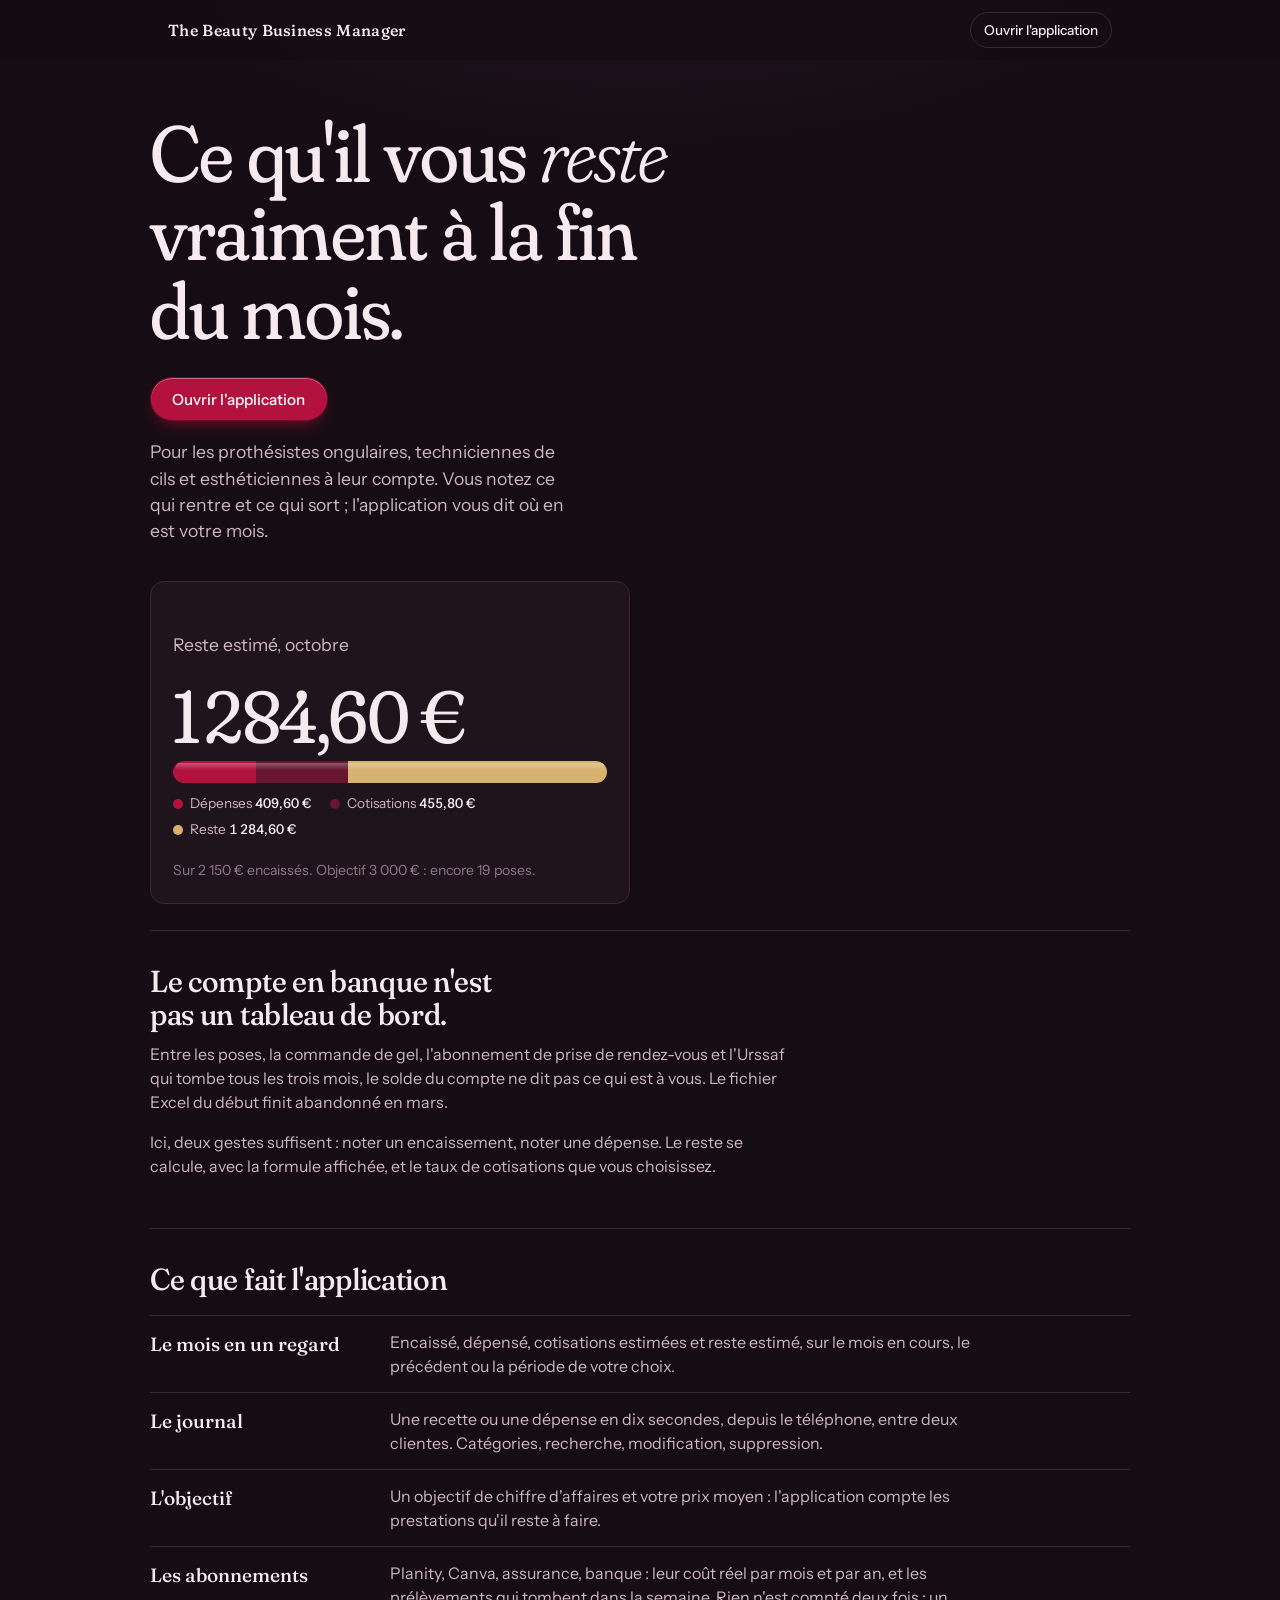
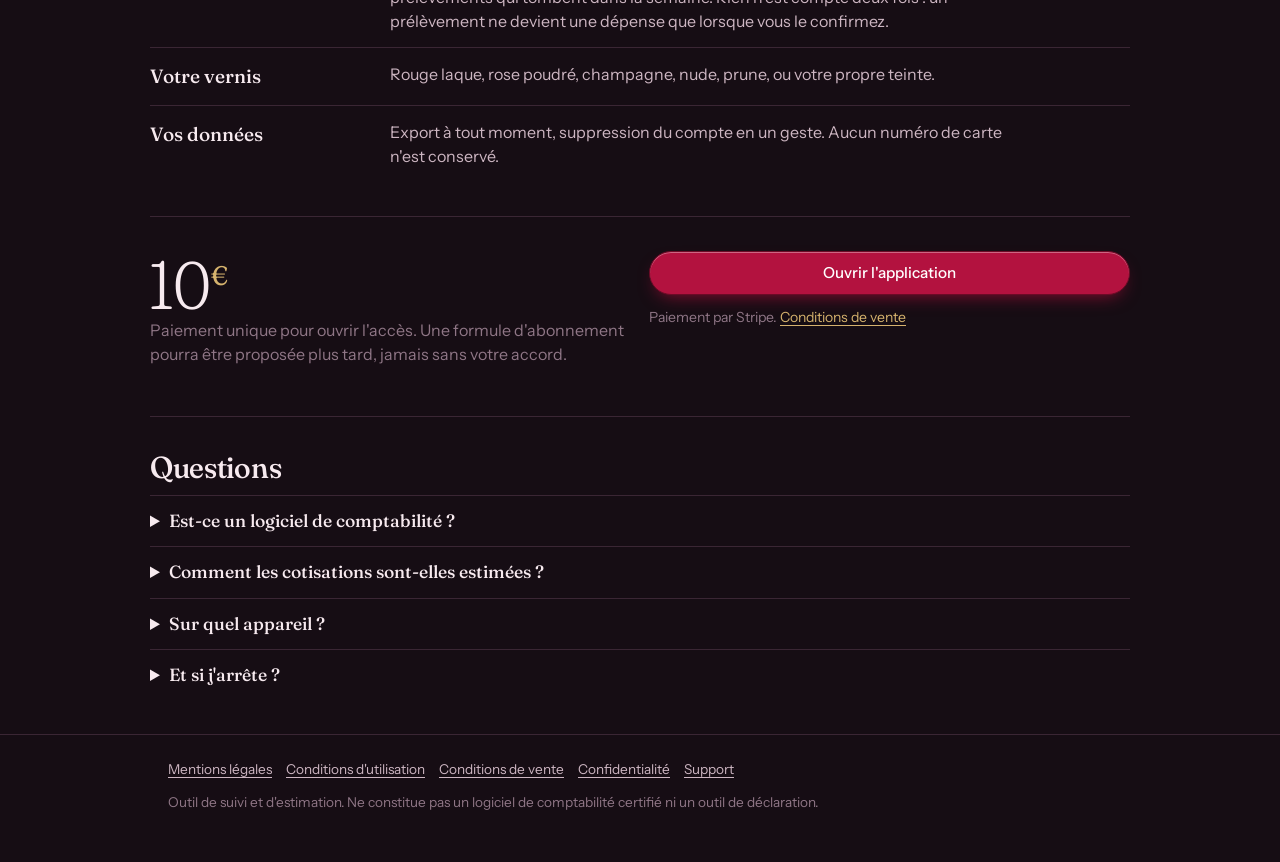
==== index.html @ c4d60c46 "Beauty Business Manager — site statique Co-Authored-By: Claude Fable 5.1 <noreply@anthropic.com> Cla" ====
<!doctype html>
<html lang="fr">
<head>
<meta charset="utf-8">
<meta name="viewport" content="width=device-width, initial-scale=1, viewport-fit=cover">
<title>The Beauty Business Manager — ce qu'il vous reste vraiment à la fin du mois</title>
<meta name="description" content="Pour les prothésistes ongulaires, techniciennes de cils et esthéticiennes indépendantes : encaissements, dépenses, cotisations estimées, objectif et abonnements, sur votre téléphone.">
<meta name="theme-color" content="#160d14">
<link rel="preconnect" href="https://fonts.googleapis.com"><link rel="preconnect" href="https://fonts.gstatic.com" crossorigin><link href="https://fonts.googleapis.com/css2?family=Fraunces:ital,opsz,wght,SOFT@0,9..144,300..600,0..100;1,9..144,300..600,0..100&family=Instrument+Sans:wght@400;500;600&display=swap" rel="stylesheet">
<link rel="stylesheet" href="./css/style.css">
</head>
<body>
<header class="app-header"><div class="container">
  <a class="brand" href="./index.html">The Beauty Business Manager</a>
  <a class="btn btn-ghost btn-sm" href="./app.html">Ouvrir l'application</a>
</div></header>

<main>
  <section class="hero container">
    <h1>Ce qu'il vous <em>reste</em> vraiment à la fin du mois.</h1>
    <a class="btn btn-primary" href="./app.html">Ouvrir l'application</a>
    <p class="lede">Pour les prothésistes ongulaires, techniciennes de cils et esthéticiennes à leur compte. Vous notez ce qui rentre et ce qui sort ; l'application vous dit où en est votre mois.</p>

    <div class="demo" aria-label="Exemple de tableau de bord">
      <div class="hero-figure">
        <p class="lede">Reste estimé, octobre</p>
        <div class="value num" id="demo-value">0 €</div>
        <div class="lacquer" id="demo-bar"><span class="seg-dep" style="width:0"></span><span class="seg-cot" style="width:0"></span><span class="seg-reste" style="width:0"></span></div>
        <div class="legend">
          <span style="--c:var(--laque)">Dépenses <b>409,60 €</b></span>
          <span style="--c:color-mix(in srgb, var(--laque) 45%, var(--encre))">Cotisations <b>455,80 €</b></span>
          <span style="--c:var(--or)">Reste <b>1 284,60 €</b></span>
        </div>
      </div>
      <p class="small muted" style="margin:14px 0 0">Sur 2 150 € encaissés. Objectif 3 000 € : encore 19 poses.</p>
    </div>
  </section>

  <section class="section container">
    <h2>Le compte en banque n'est pas un tableau de bord.</h2>
    <div class="prose">
      <p>Entre les poses, la commande de gel, l'abonnement de prise de rendez-vous et l'Urssaf qui tombe tous les trois mois, le solde du compte ne dit pas ce qui est à vous. Le fichier Excel du début finit abandonné en mars.</p>
      <p>Ici, deux gestes suffisent : noter un encaissement, noter une dépense. Le reste se calcule, avec la formule affichée, et le taux de cotisations que vous choisissez.</p>
    </div>
  </section>

  <section class="section container">
    <h2>Ce que fait l'application</h2>
    <ul class="capabilities">
      <li><strong>Le mois en un regard</strong><span>Encaissé, dépensé, cotisations estimées et reste estimé, sur le mois en cours, le précédent ou la période de votre choix.</span></li>
      <li><strong>Le journal</strong><span>Une recette ou une dépense en dix secondes, depuis le téléphone, entre deux clientes. Catégories, recherche, modification, suppression.</span></li>
      <li><strong>L'objectif</strong><span>Un objectif de chiffre d'affaires et votre prix moyen : l'application compte les prestations qu'il reste à faire.</span></li>
      <li><strong>Les abonnements</strong><span>Planity, Canva, assurance, banque : leur coût réel par mois et par an, et les prélèvements qui tombent dans la semaine. Rien n'est compté deux fois : un prélèvement ne devient une dépense que lorsque vous le confirmez.</span></li>
      <li><strong>Votre vernis</strong><span>Rouge laque, rose poudré, champagne, nude, prune, ou votre propre teinte.</span></li>
      <li><strong>Vos données</strong><span>Export à tout moment, suppression du compte en un geste. Aucun numéro de carte n'est conservé.</span></li>
    </ul>
  </section>

  <section class="section container">
    <div class="offer">
      <div>
        <div class="amount">10<sup>€</sup></div>
        <p class="muted">Paiement unique pour ouvrir l'accès. Une formule d'abonnement pourra être proposée plus tard, jamais sans votre accord.</p>
      </div>
      <div>
        <a class="btn btn-primary btn-block" href="./app.html">Ouvrir l'application</a>
        <p class="small muted" style="margin-top:12px">Paiement par Stripe. <a href="./legal/cgv.html">Conditions de vente</a></p>
      </div>
    </div>
  </section>

  <section class="section container">
    <h2>Questions</h2>
    <details><summary>Est-ce un logiciel de comptabilité ?</summary><p>Non. C'est un outil de suivi et d'estimation. Il ne remplace ni un expert-comptable ni vos déclarations à l'Urssaf et aux impôts. Les cotisations affichées sont une estimation calculée avec le taux que vous renseignez.</p></details>
    <details><summary>Comment les cotisations sont-elles estimées ?</summary><p>Chiffre d'affaires multiplié par votre taux. Par défaut 21,2 %, à adapter à votre situation (ACRE, versement libératoire, activité) et aux règles en vigueur.</p></details>
    <details><summary>Sur quel appareil ?</summary><p>Téléphone, tablette ou ordinateur, dans le navigateur. Vous pouvez l'ajouter à votre écran d'accueil.</p></details>
    <details><summary>Et si j'arrête ?</summary><p>Vous exportez vos données en CSV ou JSON, puis vous supprimez votre compte depuis les réglages. Tout est effacé.</p></details>
  </section>
</main>

<footer class="footer"><div class="container">
  <a href="./legal/mentions-legales.html">Mentions légales</a><a href="./legal/cgu.html">Conditions d'utilisation</a><a href="./legal/cgv.html">Conditions de vente</a><a href="./legal/confidentialite.html">Confidentialité</a><a href="./support.html">Support</a>
  <p style="margin-top:12px">Outil de suivi et d'estimation. Ne constitue pas un logiciel de comptabilité certifié ni un outil de déclaration.</p>
</div></footer>
<script src="./js/common.js"></script>
<script src="./js/landing.js"></script>
</body>
</html>
---- css/style.css ----
/* THE BEAUTY BUSINESS MANAGER
   Direction : l'écrin et le vernis. Velours prune-noir, nacre pour le texte, or pour ce qui rentre,
   laque pour ce qui sort. Une seule pièce signature : la barre laquée du mois. */

:root {
  --velours: #160d14;
  --velours-2: #1f131c;
  --encre: #2b1b27;
  --filet: #3a2634;
  --nacre: #f7eaef;
  --nacre-2: #cdb6c2;
  --sourdine: #8f7686;
  --or: #d6b36e;
  --or-2: #f0d9a4;
  --laque: #b3123f;        /* thème par défaut : rouge laque */
  --laque-2: #e8457a;
  --laque-text: #ffffff;
  --alerte: #e3a64a;
  --focus: var(--or);
  --r: 14px;
  --display: 'Fraunces', 'Iowan Old Style', Georgia, serif;
  --ui: 'Instrument Sans', system-ui, -apple-system, 'Segoe UI', sans-serif;
  color-scheme: dark;
}
[data-theme="rose"]      { --laque: #c24f7e; --laque-2: #ef9ec0; }
[data-theme="champagne"] { --laque: #b38a4e; --laque-2: #e9c98c; --laque-text: #1d1308; }
[data-theme="nude"]      { --laque: #a27a64; --laque-2: #dcb9a4; --laque-text: #1d1308; }
[data-theme="prune"]     { --laque: #6d3b8f; --laque-2: #b58ad8; }

*, *::before, *::after { box-sizing: border-box; }
html { -webkit-text-size-adjust: 100%; }
body {
  margin: 0; font-family: var(--ui); font-size: 16px; line-height: 1.5; color: var(--nacre);
  background: var(--velours);
  background-image: radial-gradient(900px 500px at 50% -200px, #2a1826 0%, transparent 70%);
  min-height: 100dvh;
}
a { color: var(--or); text-underline-offset: 3px; }
h1, h2, h3 { font-family: var(--display); font-weight: 500; margin: 0 0 .35em; line-height: 1.1; letter-spacing: -.01em; font-variation-settings: 'SOFT' 50, 'opsz' 72; }
h1 { font-size: 2.4rem; } h2 { font-size: 1.7rem; } h3 { font-size: 1.25rem; font-style: italic; font-weight: 400; color: var(--nacre-2); }
p { margin: 0 0 1em; }
.muted { color: var(--sourdine); }
.small { font-size: .875rem; }
.num { font-variant-numeric: tabular-nums; }
.container { width: min(100%, 980px); margin: 0 auto; padding: 0 18px; }
.hidden { display: none !important; }
:focus-visible { outline: 2px solid var(--focus); outline-offset: 3px; }

/* Boutons — pastille laquée, reflet en haut comme un flacon */
.btn {
  display: inline-flex; align-items: center; justify-content: center; gap: .5em;
  padding: .75em 1.4em; border-radius: 999px; border: 1px solid transparent; cursor: pointer;
  font: 500 .95rem var(--ui); text-decoration: none; color: var(--nacre); min-height: 44px; position: relative; white-space: nowrap;
}
.btn-primary {
  background: var(--laque); color: var(--laque-text); border-color: color-mix(in srgb, var(--laque) 60%, black);
  box-shadow: inset 0 1px 0 rgba(255,255,255,.35), 0 8px 18px -8px color-mix(in srgb, var(--laque) 80%, black);
}
.btn-primary:hover { background: color-mix(in srgb, var(--laque) 88%, white); }
.btn-primary:active { box-shadow: inset 0 2px 4px rgba(0,0,0,.35); }
.btn-ghost { background: transparent; border-color: var(--filet); }
.btn-ghost:hover { border-color: var(--nacre-2); }
.btn-danger { background: transparent; border-color: var(--laque-2); color: var(--laque-2); }
.btn-sm { padding: .4em .95em; font-size: .85rem; min-height: 36px; }
.btn-block { width: 100%; }
.btn[disabled] { opacity: .5; cursor: not-allowed; }

/* Sections : des filets, pas des boîtes */
.sheet-head { display: flex; align-items: baseline; justify-content: space-between; gap: 12px; margin: 6px 0 14px; }
.sheet-head h2, .sheet-head h3 { margin: 0; }
.bloc { padding: 18px 0; border-top: 1px solid var(--filet); }
.bloc:first-child { border-top: 0; }
.bloc + .bloc { margin-top: 0; }
.panel { background: var(--velours-2); border: 1px solid var(--filet); border-radius: var(--r); padding: 18px; }
.panel + .panel { margin-top: 14px; }

/* Le chiffre du mois et la barre laquée */
.hero-figure { padding: 10px 0 6px; }
.hero-figure .lede { color: var(--nacre-2); font-size: .95rem; margin: 0; }
.hero-figure .value { font-family: var(--display); font-size: clamp(3rem, 12vw, 4.6rem); line-height: 1; font-weight: 400; letter-spacing: -.02em; font-variation-settings: 'SOFT' 100, 'opsz' 144; font-variant-numeric: tabular-nums; margin: .05em 0 .1em; }
.hero-figure .value.negative { color: var(--laque-2); }
.lacquer { height: 22px; border-radius: 11px; background: var(--encre); display: flex; overflow: hidden;
  box-shadow: inset 0 2px 5px rgba(0,0,0,.5); position: relative; }
.lacquer::after { content: ''; position: absolute; inset: 2px 3px auto 3px; height: 7px; border-radius: 6px; background: linear-gradient(to bottom, rgba(255,255,255,.28), rgba(255,255,255,0)); pointer-events: none; }
.lacquer > span { height: 100%; transition: width .9s cubic-bezier(.2,.8,.2,1); }
.lacquer .seg-dep { background: var(--laque); }
.lacquer .seg-cot { background: color-mix(in srgb, var(--laque) 45%, var(--encre)); }
.lacquer .seg-reste { background: var(--or); }
.legend { display: flex; flex-wrap: wrap; gap: 6px 18px; margin-top: 10px; font-size: .85rem; color: var(--nacre-2); }
.legend span::before { content: ''; display: inline-block; width: 10px; height: 10px; border-radius: 50%; margin-right: 7px; vertical-align: -1px; background: var(--c); }
.legend b { color: var(--nacre); font-weight: 500; font-variant-numeric: tabular-nums; }
@media (prefers-reduced-motion: reduce) { .lacquer > span { transition: none; } }

/* Chiffres secondaires : une ligne, pas quatre cartes */
.figures { display: grid; grid-template-columns: 1fr 1fr; gap: 14px 24px; padding: 14px 0 4px; }
.figure .k { color: var(--sourdine); font-size: .85rem; }
.figure .v { font-family: var(--display); font-size: 1.7rem; font-variant-numeric: tabular-nums; line-height: 1.15; font-variation-settings: 'opsz' 48; }
.figure.in .v { color: var(--or-2); }
.figure.out .v { color: var(--laque-2); }

/* Formulaires */
label { display: block; font-size: .875rem; color: var(--nacre-2); margin-bottom: 6px; }
input, select, textarea {
  width: 100%; background: var(--velours); color: var(--nacre); border: 1px solid var(--filet); border-radius: 10px;
  padding: .7em .9em; font: inherit; min-height: 44px; outline: none;
}
input:focus, select:focus, textarea:focus { border-color: var(--or); }
input[type="color"] { padding: 4px; height: 44px; }
.field { margin-bottom: 14px; }
.row { display: grid; gap: 12px; grid-template-columns: 1fr 1fr; }
.segmented { display: flex; border: 1px solid var(--filet); border-radius: 999px; padding: 3px; gap: 3px; }
.segmented button { flex: 1; border: 0; background: transparent; color: var(--sourdine); padding: .55em; border-radius: 999px; font: 500 .9rem var(--ui); cursor: pointer; min-height: 38px; }
.segmented button.active { background: var(--nacre); color: var(--velours); }
.error { color: var(--laque-2); font-size: .9rem; margin: 8px 0; min-height: 1.2em; }
.success { color: var(--or); font-size: .9rem; margin: 8px 0; }
.help { font-size: .8rem; color: var(--sourdine); margin-top: 4px; }

/* Jauge objectif */
.progress { height: 8px; background: var(--encre); border-radius: 999px; overflow: hidden; }
.progress > span { display: block; height: 100%; background: var(--or); border-radius: 999px; }

/* Listes : des lignes séparées par un filet */
.list { display: flex; flex-direction: column; }
.item { display: flex; align-items: center; gap: 12px; padding: 12px 0; border-top: 1px solid var(--filet); }
.list .item:first-child { border-top: 0; }
.item .main { flex: 1; min-width: 0; }
.item .title { font-weight: 500; overflow: hidden; text-overflow: ellipsis; white-space: nowrap; }
.item .sub { font-size: .82rem; color: var(--sourdine); }
.item .amount { font-family: var(--display); font-size: 1.15rem; white-space: nowrap; font-variant-numeric: tabular-nums; }
.item .amount.income { color: var(--or-2); } .item .amount.expense { color: var(--laque-2); }
.item.due-soon .title::before { content: ''; display: inline-block; width: 7px; height: 7px; border-radius: 50%; background: var(--alerte); margin-right: 8px; vertical-align: 2px; }
.tag { display: inline-block; font-size: .75rem; padding: 1px 8px; border-radius: 999px; border: 1px solid var(--filet); color: var(--nacre-2); vertical-align: 2px; }
.tag.warn { color: var(--alerte); border-color: var(--alerte); }
.tag.ok { color: var(--or); border-color: var(--or); }
.tag.off { opacity: .6; }
.empty { padding: 26px 0; color: var(--sourdine); }
.empty strong { display: block; color: var(--nacre-2); font-family: var(--display); font-weight: 400; font-style: italic; font-size: 1.15rem; margin-bottom: 4px; }
.actions { display: flex; gap: 6px; flex-wrap: wrap; }
.icon-btn { background: transparent; border: 1px solid var(--filet); color: var(--nacre-2); border-radius: 50%; width: 36px; height: 36px; cursor: pointer; font-size: .95rem; display: inline-grid; place-items: center; }
.icon-btn:hover { border-color: var(--or); color: var(--or); }
.icon-btn svg { width: 16px; height: 16px; stroke: currentColor; fill: none; stroke-width: 1.6; stroke-linecap: round; stroke-linejoin: round; }

/* Coque de l'app */
.app-header { position: sticky; top: 0; z-index: 10; background: color-mix(in srgb, var(--velours) 88%, transparent); backdrop-filter: blur(10px); }
.app-header .container { display: flex; align-items: center; justify-content: space-between; height: 60px; }
.brand { white-space: nowrap; font-family: var(--display); font-size: 1rem; font-weight: 500; letter-spacing: .02em; text-decoration: none; color: var(--nacre); font-variation-settings: 'SOFT' 100; }
.brand small { display: block; font-family: var(--ui); font-size: .7rem; color: var(--sourdine); letter-spacing: .04em; font-weight: 400; margin-top: -2px; }
.app-main { padding: 14px 0 96px; }
.tabbar { position: fixed; bottom: 0; left: 0; right: 0; z-index: 10; background: color-mix(in srgb, var(--velours) 94%, transparent); backdrop-filter: blur(10px); border-top: 1px solid var(--filet); padding-bottom: env(safe-area-inset-bottom); }
.tabbar nav { display: flex; max-width: 980px; margin: 0 auto; }
.tabbar a { flex: 1; text-align: center; padding: 14px 2px 12px; color: var(--sourdine); text-decoration: none; font-size: .78rem; font-weight: 500; border-top: 2px solid transparent; margin-top: -1px; }
.tabbar a.active { color: var(--or-2); border-top-color: var(--or); }
.fab { position: fixed; right: 18px; bottom: 74px; z-index: 11; width: 58px; height: 58px; border-radius: 50%; padding: 0; }
.fab svg { width: 22px; height: 22px; stroke: currentColor; fill: none; stroke-width: 2; stroke-linecap: round; }

/* Modale : un tiroir qui monte du bas */
.modal { position: fixed; inset: 0; background: rgba(10,5,9,.7); display: flex; align-items: flex-end; justify-content: center; z-index: 50; }
.modal .sheet { background: var(--velours-2); border: 1px solid var(--filet); border-radius: 20px 20px 0 0; width: 100%; max-width: 540px; max-height: 92dvh; overflow: auto; padding: 18px 18px 30px; }
.modal .sheet h3 { font-style: normal; color: var(--nacre); font-size: 1.4rem; margin-bottom: 14px; }
@media (min-width: 720px) { .modal { align-items: center; padding: 20px; } .modal .sheet { border-radius: var(--r); } }
.toast { position: fixed; left: 50%; transform: translateX(-50%); bottom: 140px; background: var(--nacre); color: var(--velours); padding: 10px 18px; border-radius: 999px; z-index: 60; font-size: .9rem; font-weight: 500; }

/* Histogramme 6 mois */
.bars { display: flex; align-items: flex-end; justify-content: space-between; gap: 10px; height: 120px; padding-top: 8px; }
.bars .bar { flex: 1; max-width: 72px; display: flex; flex-direction: column; align-items: center; gap: 6px; height: 100%; justify-content: flex-end; }
.bars .bar .cols { display: flex; gap: 3px; align-items: flex-end; height: 100%; width: 100%; }
.bars .bar .col { flex: 1; border-radius: 3px 3px 0 0; min-height: 2px; }
.bars .bar .col.r { background: var(--or); } .bars .bar .col.e { background: var(--laque); }
.bars .bar .lbl { font-size: .75rem; color: var(--sourdine); }

/* Page de vente */
.hero { padding: 54px 0 26px; }
.hero h1 { font-size: clamp(2.6rem, 9vw, 5rem); font-weight: 400; line-height: .98; max-width: 11ch; font-variation-settings: 'SOFT' 100, 'opsz' 144; }
.hero h1 em { font-style: italic; font-weight: 300; }
.hero .lede { font-size: 1.1rem; color: var(--nacre-2); max-width: 36ch; margin: 18px 0 22px; }
.demo { margin: 36px 0 0; padding: 22px; border: 1px solid var(--filet); border-radius: var(--r); background: var(--velours-2); max-width: 480px; }
.section { padding: 34px 0; border-top: 1px solid var(--filet); }
.section h2 { font-size: 1.9rem; max-width: 20ch; }
.prose { max-width: 58ch; color: var(--nacre-2); }
.capabilities { list-style: none; padding: 0; margin: 18px 0 0; }
.capabilities li { padding: 14px 0; border-top: 1px solid var(--filet); display: grid; grid-template-columns: 1fr; gap: 4px; }
.capabilities li strong { font-family: var(--display); font-weight: 500; font-size: 1.2rem; }
.capabilities li span { color: var(--nacre-2); max-width: 56ch; }
.offer { display: grid; gap: 18px; align-items: start; }
.offer .amount { font-family: var(--display); font-size: 4.2rem; line-height: 1; font-weight: 300; font-variation-settings: 'SOFT' 100, 'opsz' 144; }
.offer .amount sup { font-size: .4em; vertical-align: .9em; font-weight: 400; color: var(--or); }
details { border-top: 1px solid var(--filet); padding: 12px 0; }
summary { cursor: pointer; font-family: var(--display); font-size: 1.1rem; font-weight: 500; }
details p { margin: 8px 0 0; color: var(--nacre-2); max-width: 60ch; }
.footer { border-top: 1px solid var(--filet); padding: 24px 0 36px; color: var(--sourdine); font-size: .85rem; }
.footer a { color: var(--nacre-2); margin-right: 14px; }

/* Pages simples */
.auth-wrap { min-height: 100dvh; display: flex; align-items: center; justify-content: center; padding: 20px 18px; }
.auth-card { width: 100%; max-width: 400px; }
.legal { max-width: 720px; margin: 0 auto; padding: 30px 18px 60px; }
.legal h2 { margin-top: 1.4em; font-size: 1.4rem; }
.notice { border-left: 2px solid var(--or); padding: 6px 14px; color: var(--nacre-2); font-size: .9rem; background: var(--velours-2); border-radius: 0 10px 10px 0; }

/* Swatches de thème */
.swatches { display: flex; gap: 12px; flex-wrap: wrap; }
.swatch { width: 44px; height: 44px; border-radius: 50%; border: 2px solid transparent; cursor: pointer; background: var(--c); box-shadow: inset 0 2px 3px rgba(255,255,255,.35), inset 0 -3px 5px rgba(0,0,0,.35); }
.swatch.active { border-color: var(--nacre); }
.swatch:focus-visible { outline-offset: 3px; }

@media (min-width: 720px) {
  .app-main { padding-bottom: 50px; }
  .tabbar { position: sticky; top: 60px; bottom: auto; border-top: 0; border-bottom: 1px solid var(--filet); }
  .tabbar a { flex: 0 0 auto; padding: 14px 22px 12px; font-size: .9rem; border-top: 0; border-bottom: 2px solid transparent; margin: 0 0 -1px; }
  .tabbar a.active { border-bottom-color: var(--or); }
  .fab { bottom: 30px; right: 30px; }
  .figures { grid-template-columns: repeat(3, 1fr); }
  .two-col { display: grid; grid-template-columns: 1.25fr 1fr; gap: 0 40px; align-items: start; }
  .capabilities li { grid-template-columns: 220px 1fr; gap: 20px; }
  .offer { grid-template-columns: 1fr 1fr; }
}
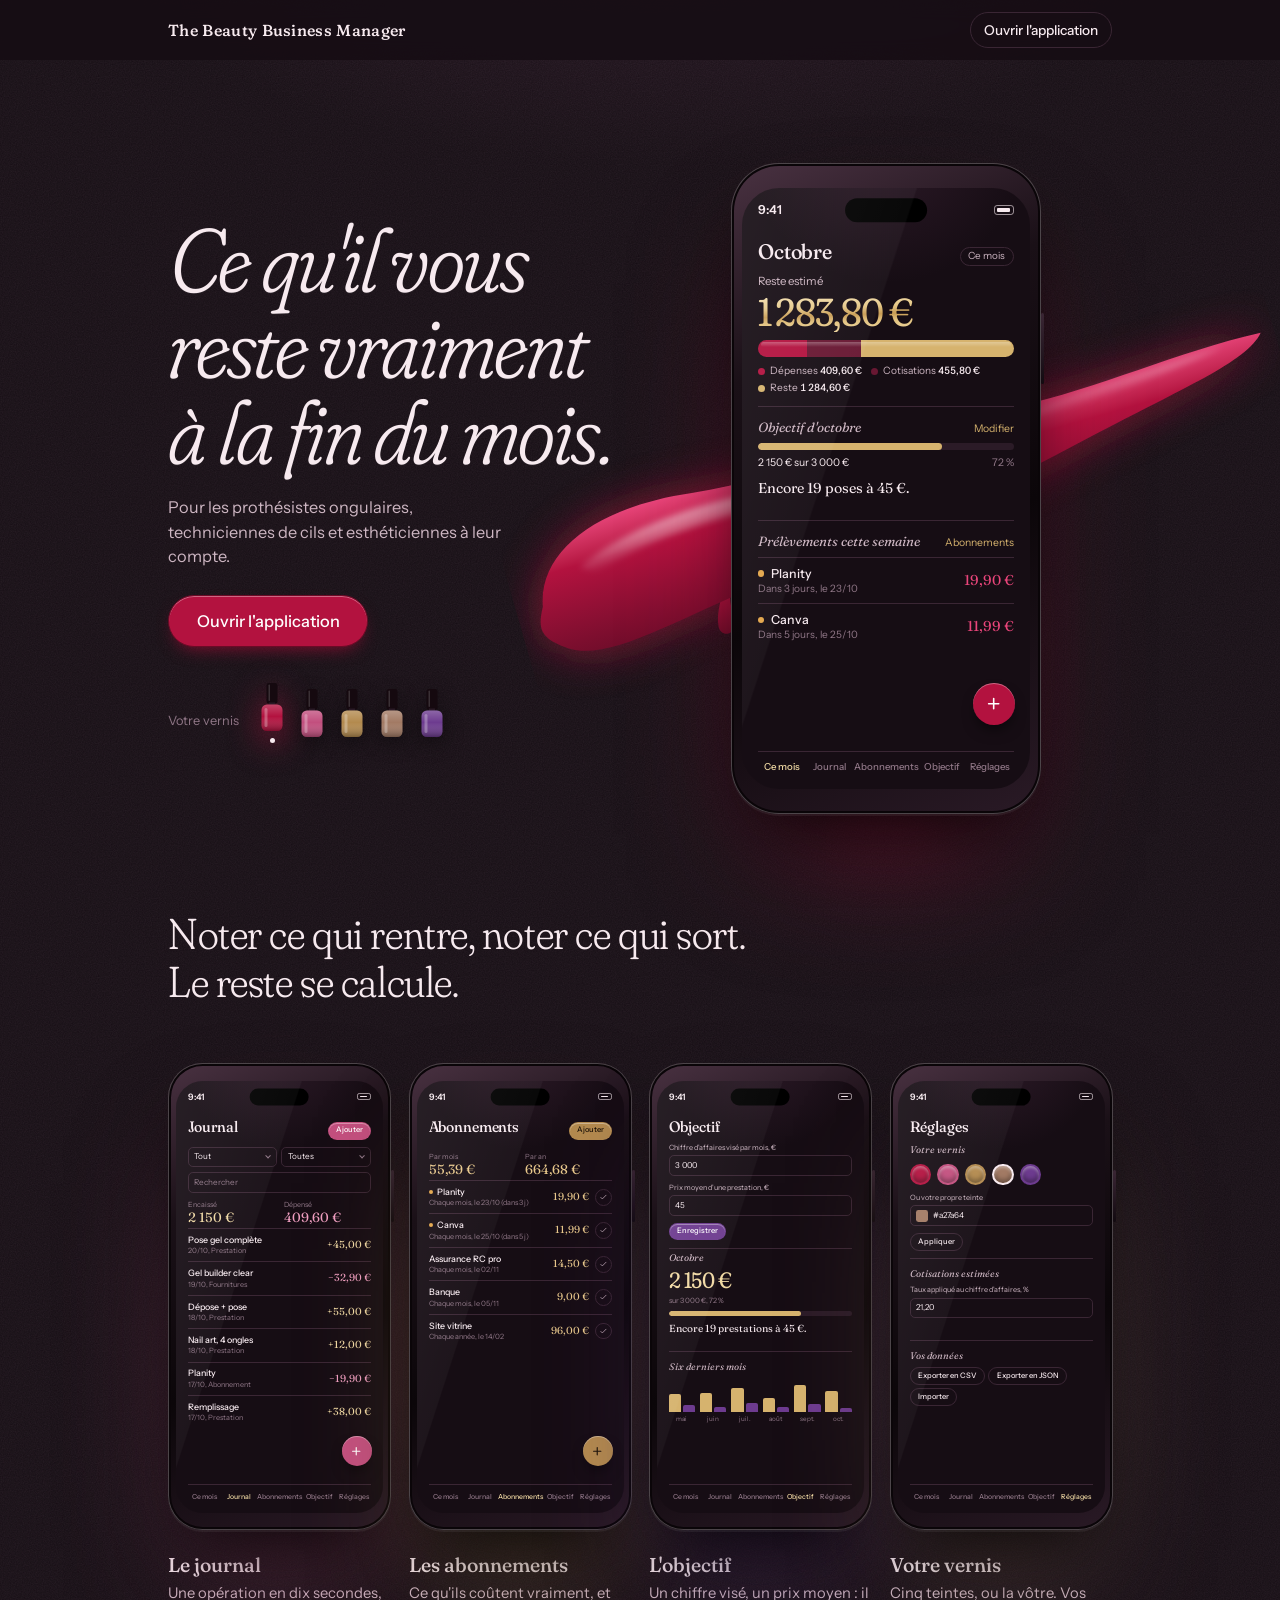
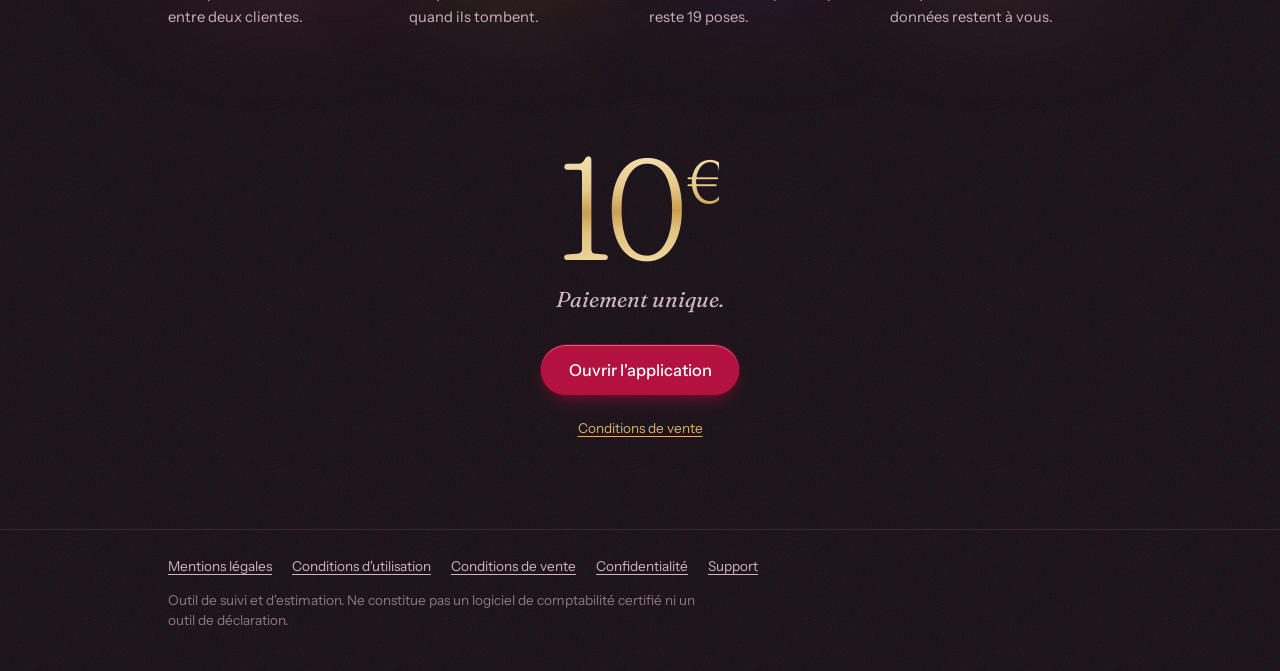
==== commit 5284ff34: "Page d'accueil : tableau visuel, texte allégé Coup de pinceau laqué et téléphone avec le vrai tablea" ====
--- a/index.html
+++ b/index.html
@@ -8,79 +8,196 @@
 <meta name="theme-color" content="#160d14">
 <link rel="preconnect" href="https://fonts.googleapis.com"><link rel="preconnect" href="https://fonts.gstatic.com" crossorigin><link href="https://fonts.googleapis.com/css2?family=Fraunces:ital,opsz,wght,SOFT@0,9..144,300..600,0..100;1,9..144,300..600,0..100&family=Instrument+Sans:wght@400;500;600&display=swap" rel="stylesheet">
 <link rel="stylesheet" href="./css/style.css">
+<link rel="stylesheet" href="./css/landing.css">
 </head>
 <body>
+<svg width="0" height="0" style="position:absolute" aria-hidden="true"><defs>
+  <linearGradient id="bottle-gloss" x1="0" y1="0" x2="0" y2="1">
+    <stop offset="0" stop-color="#fff" stop-opacity=".22"/><stop offset=".45" stop-color="#fff" stop-opacity="0"/><stop offset="1" stop-color="#000" stop-opacity=".32"/>
+  </linearGradient>
+</defs></svg>
+
 <header class="app-header"><div class="container">
   <a class="brand" href="./index.html">The Beauty Business Manager</a>
-  <a class="btn btn-ghost btn-sm" href="./app.html">Ouvrir l'application</a>
+  <a class="btn btn-ghost btn-sm" href="./app.html"><span class="full">Ouvrir l'application</span><span class="short">Ouvrir</span></a>
 </div></header>
 
 <main>
   <section class="hero container">
-    <h1>Ce qu'il vous <em>reste</em> vraiment à la fin du mois.</h1>
-    <a class="btn btn-primary" href="./app.html">Ouvrir l'application</a>
-    <p class="lede">Pour les prothésistes ongulaires, techniciennes de cils et esthéticiennes à leur compte. Vous notez ce qui rentre et ce qui sort ; l'application vous dit où en est votre mois.</p>
-
-    <div class="demo" aria-label="Exemple de tableau de bord">
-      <div class="hero-figure">
-        <p class="lede">Reste estimé, octobre</p>
-        <div class="value num" id="demo-value">0 €</div>
+    <div class="hero-copy">
+      <h1>Ce qu'il vous reste vraiment à la fin du mois.</h1>
+      <p class="who">Pour les prothésistes ongulaires, techniciennes de cils et esthéticiennes à leur compte.</p>
+      <div class="hero-cta"><a class="btn btn-primary btn-lg" href="./app.html">Ouvrir l'application</a></div>
+      <div class="vernis" role="group" aria-label="Choisir votre vernis">
+        <span class="cap">Votre vernis</span>
+        <button class="bottle active" data-theme="laque" style="--c:#b3123f" title="Rouge laque" aria-label="Rouge laque"><svg viewBox="0 0 52 96" aria-hidden="true"><rect x="15" y="0" width="22" height="41" rx="5" fill="#15090f"/><rect x="19" y="3" width="3" height="33" rx="1.5" fill="#fff" opacity=".16"/><rect x="20" y="39" width="12" height="6" fill="#2a1a26"/><rect x="5" y="43" width="42" height="53" rx="11" style="fill:var(--c)"/><rect x="5" y="43" width="42" height="53" rx="11" fill="url(#bottle-gloss)"/><rect x="11" y="50" width="6" height="38" rx="3" fill="#fff" opacity=".28"/></svg><i></i></button>
+        <button class="bottle" data-theme="rose" style="--c:#c24f7e" title="Rose poudré" aria-label="Rose poudré"><svg viewBox="0 0 52 96" aria-hidden="true"><rect x="15" y="0" width="22" height="41" rx="5" fill="#15090f"/><rect x="19" y="3" width="3" height="33" rx="1.5" fill="#fff" opacity=".16"/><rect x="20" y="39" width="12" height="6" fill="#2a1a26"/><rect x="5" y="43" width="42" height="53" rx="11" style="fill:var(--c)"/><rect x="5" y="43" width="42" height="53" rx="11" fill="url(#bottle-gloss)"/><rect x="11" y="50" width="6" height="38" rx="3" fill="#fff" opacity=".28"/></svg><i></i></button>
+        <button class="bottle" data-theme="champagne" style="--c:#b38a4e" title="Champagne" aria-label="Champagne"><svg viewBox="0 0 52 96" aria-hidden="true"><rect x="15" y="0" width="22" height="41" rx="5" fill="#15090f"/><rect x="19" y="3" width="3" height="33" rx="1.5" fill="#fff" opacity=".16"/><rect x="20" y="39" width="12" height="6" fill="#2a1a26"/><rect x="5" y="43" width="42" height="53" rx="11" style="fill:var(--c)"/><rect x="5" y="43" width="42" height="53" rx="11" fill="url(#bottle-gloss)"/><rect x="11" y="50" width="6" height="38" rx="3" fill="#fff" opacity=".28"/></svg><i></i></button>
+        <button class="bottle" data-theme="nude" style="--c:#a27a64" title="Nude" aria-label="Nude"><svg viewBox="0 0 52 96" aria-hidden="true"><rect x="15" y="0" width="22" height="41" rx="5" fill="#15090f"/><rect x="19" y="3" width="3" height="33" rx="1.5" fill="#fff" opacity=".16"/><rect x="20" y="39" width="12" height="6" fill="#2a1a26"/><rect x="5" y="43" width="42" height="53" rx="11" style="fill:var(--c)"/><rect x="5" y="43" width="42" height="53" rx="11" fill="url(#bottle-gloss)"/><rect x="11" y="50" width="6" height="38" rx="3" fill="#fff" opacity=".28"/></svg><i></i></button>
+        <button class="bottle" data-theme="prune" style="--c:#6d3b8f" title="Prune" aria-label="Prune"><svg viewBox="0 0 52 96" aria-hidden="true"><rect x="15" y="0" width="22" height="41" rx="5" fill="#15090f"/><rect x="19" y="3" width="3" height="33" rx="1.5" fill="#fff" opacity=".16"/><rect x="20" y="39" width="12" height="6" fill="#2a1a26"/><rect x="5" y="43" width="42" height="53" rx="11" style="fill:var(--c)"/><rect x="5" y="43" width="42" height="53" rx="11" fill="url(#bottle-gloss)"/><rect x="11" y="50" width="6" height="38" rx="3" fill="#fff" opacity=".28"/></svg><i></i></button>
+      </div>
+    </div>
+
+    <div class="hero-visual" aria-label="Le tableau de bord du mois, dans l'application">
+      <svg class="stroke" viewBox="0 0 1200 420" aria-hidden="true">
+        <defs>
+          <linearGradient id="lq" x1="0" y1="0" x2="0" y2="1">
+            <stop offset="0" style="stop-color:var(--laque-2)"/>
+            <stop offset=".32" style="stop-color:var(--laque)"/>
+            <stop offset="1" style="stop-color:var(--laque-deep)"/>
+          </linearGradient>
+          <linearGradient id="lqd" x1="0" y1="0" x2="0" y2="1">
+            <stop offset="0" style="stop-color:var(--laque)"/>
+            <stop offset="1" style="stop-color:var(--laque-deep)"/>
+          </linearGradient>
+          <linearGradient id="gloss" x1="0" y1="0" x2="0" y2="1">
+            <stop offset="0" stop-color="#fff" stop-opacity=".55"/><stop offset="1" stop-color="#fff" stop-opacity="0"/>
+          </linearGradient>
+          <filter id="soft" x="-20%" y="-40%" width="140%" height="180%"><feGaussianBlur stdDeviation="5"/></filter>
+          <filter id="halo" x="-30%" y="-60%" width="160%" height="220%"><feGaussianBlur stdDeviation="34"/></filter>
+        </defs>
+        <path style="fill:var(--laque)" opacity=".7" filter="url(#halo)" d="M40 212C58 124 170 92 300 110 450 130 600 98 760 116 900 132 1040 106 1180 114 1150 150 1040 162 900 192 760 222 600 252 420 264 260 274 120 322 60 282 22 256 24 240 40 212Z"/>
+        <path fill="url(#lqd)" transform="rotate(16 559 258)" d="M548 258C544 290 534 316 538 352 542 382 580 382 582 352 584 322 568 292 570 258Z"/>
+        <path fill="url(#lqd)" transform="rotate(16 308 266)" d="M302 266C300 284 294 298 297 316 299 332 319 332 320 316 321 300 313 286 314 266Z"/>
+        <path fill="url(#lq)" d="M40 212C58 124 170 92 300 110 450 130 600 98 760 116 900 132 1040 106 1180 114 1150 150 1040 162 900 192 760 222 600 252 420 264 260 274 120 322 60 282 22 256 24 240 40 212Z"/>
+        <path fill="url(#gloss)" filter="url(#soft)" d="M110 170C200 130 320 126 440 141 520 150 600 136 700 130 640 150 540 166 440 160 330 153 210 160 130 184Z"/>
+        <path fill="url(#gloss)" filter="url(#soft)" opacity=".6" d="M800 134C880 124 980 122 1120 118 1040 134 930 142 806 146Z"/>
+      </svg>
+
+      <div class="phone"><div class="screen">
+        <div class="sb"><span>9:41</span><span class="island"></span><span class="ic"><b></b></span></div>
+        <div class="s-head"><b>Octobre</b><span class="s-chip">Ce mois</span></div>
+        <div class="s-lede">Reste estimé</div>
+        <div class="s-value foil" id="demo-value">0 €</div>
         <div class="lacquer" id="demo-bar"><span class="seg-dep" style="width:0"></span><span class="seg-cot" style="width:0"></span><span class="seg-reste" style="width:0"></span></div>
-        <div class="legend">
+        <div class="s-legend">
           <span style="--c:var(--laque)">Dépenses <b>409,60 €</b></span>
           <span style="--c:color-mix(in srgb, var(--laque) 45%, var(--encre))">Cotisations <b>455,80 €</b></span>
           <span style="--c:var(--or)">Reste <b>1 284,60 €</b></span>
         </div>
-      </div>
-      <p class="small muted" style="margin:14px 0 0">Sur 2 150 € encaissés. Objectif 3 000 € : encore 19 poses.</p>
+        <div class="s-bloc">
+          <div class="s-h3">Objectif d'octobre <a>Modifier</a></div>
+          <div class="progress"><span style="width:72%"></span></div>
+          <div class="s-row"><span>2 150 € sur 3 000 €</span><span class="muted">72 %</span></div>
+          <div class="s-line">Encore 19 poses à 45 €.</div>
+        </div>
+        <div class="s-bloc">
+          <div class="s-h3">Prélèvements cette semaine <a>Abonnements</a></div>
+          <div class="s-item due"><div class="t"><b>Planity</b><small>Dans 3 jours, le 23/10</small></div><div class="a out">19,90 €</div></div>
+          <div class="s-item due"><div class="t"><b>Canva</b><small>Dans 5 jours, le 25/10</small></div><div class="a out">11,99 €</div></div>
+        </div>
+        <div class="s-fab"><svg viewBox="0 0 24 24"><path d="M12 5v14M5 12h14"/></svg></div>
+        <nav class="s-tabs"><span class="on">Ce mois</span><span>Journal</span><span>Abonnements</span><span>Objectif</span><span>Réglages</span></nav>
+      </div></div>
     </div>
   </section>
 
-  <section class="section container">
-    <h2>Le compte en banque n'est pas un tableau de bord.</h2>
-    <div class="prose">
-      <p>Entre les poses, la commande de gel, l'abonnement de prise de rendez-vous et l'Urssaf qui tombe tous les trois mois, le solde du compte ne dit pas ce qui est à vous. Le fichier Excel du début finit abandonné en mars.</p>
-      <p>Ici, deux gestes suffisent : noter un encaissement, noter une dépense. Le reste se calcule, avec la formule affichée, et le taux de cotisations que vous choisissez.</p>
+  <section class="claim container">
+    <h2>Noter ce qui rentre, noter ce qui sort. Le reste se calcule.</h2>
+  </section>
+
+  <section class="nuancier container" aria-label="Les écrans de l'application">
+    <div class="rail">
+      <figure data-theme="rose">
+        <div class="phone"><div class="screen">
+          <div class="sb"><span>9:41</span><span class="island"></span><span class="ic"><b></b></span></div>
+          <div class="s-head"><b>Journal</b><span class="s-btn pri">Ajouter</span></div>
+          <div class="s-filters"><div class="s-input">Tout <span class="car"></span></div><div class="s-input">Toutes <span class="car"></span></div></div>
+          <div class="s-input ph">Rechercher</div>
+          <div class="s-figures"><div class="s-fig in"><div class="k">Encaissé</div><div class="v">2 150 €</div></div><div class="s-fig out"><div class="k">Dépensé</div><div class="v">409,60 €</div></div></div>
+          <div class="s-item"><div class="t"><b>Pose gel complète</b><small>20/10, Prestation</small></div><div class="a in">+45,00 €</div></div>
+          <div class="s-item"><div class="t"><b>Gel builder clear</b><small>19/10, Fournitures</small></div><div class="a out">−32,90 €</div></div>
+          <div class="s-item"><div class="t"><b>Dépose + pose</b><small>18/10, Prestation</small></div><div class="a in">+55,00 €</div></div>
+          <div class="s-item"><div class="t"><b>Nail art, 4 ongles</b><small>18/10, Prestation</small></div><div class="a in">+12,00 €</div></div>
+          <div class="s-item"><div class="t"><b>Planity</b><small>17/10, Abonnement</small></div><div class="a out">−19,90 €</div></div>
+          <div class="s-item"><div class="t"><b>Remplissage</b><small>17/10, Prestation</small></div><div class="a in">+38,00 €</div></div>
+          <div class="s-fab"><svg viewBox="0 0 24 24"><path d="M12 5v14M5 12h14"/></svg></div>
+          <nav class="s-tabs"><span>Ce mois</span><span class="on">Journal</span><span>Abonnements</span><span>Objectif</span><span>Réglages</span></nav>
+        </div></div>
+        <figcaption><b>Le journal</b><span>Une opération en dix secondes, entre deux clientes.</span></figcaption>
+      </figure>
+
+      <figure data-theme="champagne">
+        <div class="phone"><div class="screen">
+          <div class="sb"><span>9:41</span><span class="island"></span><span class="ic"><b></b></span></div>
+          <div class="s-head"><b>Abonnements</b><span class="s-btn pri">Ajouter</span></div>
+          <div class="s-figures"><div class="s-fig out"><div class="k">Par mois</div><div class="v">55,39 €</div></div><div class="s-fig out"><div class="k">Par an</div><div class="v">664,68 €</div></div></div>
+          <div class="s-item due"><div class="t"><b>Planity</b><small>Chaque mois, le 23/10 (dans 3 j)</small></div><div class="a out">19,90 €</div><span class="ck"><svg viewBox="0 0 24 24"><path d="M5 12l4 4L19 6"/></svg></span></div>
+          <div class="s-item due"><div class="t"><b>Canva</b><small>Chaque mois, le 25/10 (dans 5 j)</small></div><div class="a out">11,99 €</div><span class="ck"><svg viewBox="0 0 24 24"><path d="M5 12l4 4L19 6"/></svg></span></div>
+          <div class="s-item"><div class="t"><b>Assurance RC pro</b><small>Chaque mois, le 02/11</small></div><div class="a out">14,50 €</div><span class="ck"><svg viewBox="0 0 24 24"><path d="M5 12l4 4L19 6"/></svg></span></div>
+          <div class="s-item"><div class="t"><b>Banque</b><small>Chaque mois, le 05/11</small></div><div class="a out">9,00 €</div><span class="ck"><svg viewBox="0 0 24 24"><path d="M5 12l4 4L19 6"/></svg></span></div>
+          <div class="s-item"><div class="t"><b>Site vitrine</b><small>Chaque année, le 14/02</small></div><div class="a out">96,00 €</div><span class="ck"><svg viewBox="0 0 24 24"><path d="M5 12l4 4L19 6"/></svg></span></div>
+          <div class="s-fab"><svg viewBox="0 0 24 24"><path d="M12 5v14M5 12h14"/></svg></div>
+          <nav class="s-tabs"><span>Ce mois</span><span>Journal</span><span class="on">Abonnements</span><span>Objectif</span><span>Réglages</span></nav>
+        </div></div>
+        <figcaption><b>Les abonnements</b><span>Ce qu'ils coûtent vraiment, et quand ils tombent.</span></figcaption>
+      </figure>
+
+      <figure data-theme="prune">
+        <div class="phone"><div class="screen">
+          <div class="sb"><span>9:41</span><span class="island"></span><span class="ic"><b></b></span></div>
+          <div class="s-head"><b>Objectif</b></div>
+          <div class="s-field"><label>Chiffre d'affaires visé par mois, €</label><div class="s-input">3 000</div></div>
+          <div class="s-field"><label>Prix moyen d'une prestation, €</label><div class="s-input">45</div></div>
+          <div class="s-actions"><span class="s-btn pri">Enregistrer</span></div>
+          <div class="s-bloc s-goal">
+            <div class="s-h3">Octobre</div>
+            <div class="s-value" style="color:var(--or-2)">2 150 €</div>
+            <div class="s-note">sur 3 000 €, 72 %</div>
+            <div class="progress"><span style="width:72%"></span></div>
+            <div class="s-line">Encore 19 prestations à 45 €.</div>
+          </div>
+          <div class="s-bloc">
+            <div class="s-h3">Six derniers mois</div>
+            <div class="s-bars">
+              <div class="s-bar"><div class="c"><i class="r" style="height:58%"></i><i class="e" style="height:22%"></i></div><small>mai</small></div>
+              <div class="s-bar"><div class="c"><i class="r" style="height:64%"></i><i class="e" style="height:18%"></i></div><small>juin</small></div>
+              <div class="s-bar"><div class="c"><i class="r" style="height:80%"></i><i class="e" style="height:30%"></i></div><small>juil.</small></div>
+              <div class="s-bar"><div class="c"><i class="r" style="height:46%"></i><i class="e" style="height:16%"></i></div><small>août</small></div>
+              <div class="s-bar"><div class="c"><i class="r" style="height:88%"></i><i class="e" style="height:26%"></i></div><small>sept.</small></div>
+              <div class="s-bar"><div class="c"><i class="r" style="height:70%"></i><i class="e" style="height:14%"></i></div><small>oct.</small></div>
+            </div>
+          </div>
+          <nav class="s-tabs"><span>Ce mois</span><span>Journal</span><span>Abonnements</span><span class="on">Objectif</span><span>Réglages</span></nav>
+        </div></div>
+        <figcaption><b>L'objectif</b><span>Un chiffre visé, un prix moyen : il reste 19 poses.</span></figcaption>
+      </figure>
+
+      <figure data-theme="nude">
+        <div class="phone"><div class="screen">
+          <div class="sb"><span>9:41</span><span class="island"></span><span class="ic"><b></b></span></div>
+          <div class="s-head"><b>Réglages</b></div>
+          <div class="s-h3">Votre vernis</div>
+          <div class="s-swatches"><span class="s-sw" style="--c:#b3123f"></span><span class="s-sw" style="--c:#c24f7e"></span><span class="s-sw" style="--c:#b38a4e"></span><span class="s-sw on" style="--c:#a27a64"></span><span class="s-sw" style="--c:#6d3b8f"></span></div>
+          <div class="s-field"><label>Ou votre propre teinte</label><div class="s-input"><span style="display:inline-block;width:1.4em;height:1.4em;border-radius:.3em;background:#a27a64"></span><span style="flex:1;margin-left:.6em">#a27a64</span></div></div>
+          <div class="s-actions"><span class="s-btn">Appliquer</span></div>
+          <div class="s-bloc">
+            <div class="s-h3">Cotisations estimées</div>
+            <div class="s-field"><label>Taux appliqué au chiffre d'affaires, %</label><div class="s-input">21,20</div></div>
+          </div>
+          <div class="s-bloc">
+            <div class="s-h3">Vos données</div>
+            <div class="s-actions"><span class="s-btn">Exporter en CSV</span><span class="s-btn">Exporter en JSON</span><span class="s-btn">Importer</span></div>
+          </div>
+          <nav class="s-tabs"><span>Ce mois</span><span>Journal</span><span>Abonnements</span><span>Objectif</span><span class="on">Réglages</span></nav>
+        </div></div>
+        <figcaption><b>Votre vernis</b><span>Cinq teintes, ou la vôtre. Vos données restent à vous.</span></figcaption>
+      </figure>
     </div>
-  </section>
-
-  <section class="section container">
-    <h2>Ce que fait l'application</h2>
-    <ul class="capabilities">
-      <li><strong>Le mois en un regard</strong><span>Encaissé, dépensé, cotisations estimées et reste estimé, sur le mois en cours, le précédent ou la période de votre choix.</span></li>
-      <li><strong>Le journal</strong><span>Une recette ou une dépense en dix secondes, depuis le téléphone, entre deux clientes. Catégories, recherche, modification, suppression.</span></li>
-      <li><strong>L'objectif</strong><span>Un objectif de chiffre d'affaires et votre prix moyen : l'application compte les prestations qu'il reste à faire.</span></li>
-      <li><strong>Les abonnements</strong><span>Planity, Canva, assurance, banque : leur coût réel par mois et par an, et les prélèvements qui tombent dans la semaine. Rien n'est compté deux fois : un prélèvement ne devient une dépense que lorsque vous le confirmez.</span></li>
-      <li><strong>Votre vernis</strong><span>Rouge laque, rose poudré, champagne, nude, prune, ou votre propre teinte.</span></li>
-      <li><strong>Vos données</strong><span>Export à tout moment, suppression du compte en un geste. Aucun numéro de carte n'est conservé.</span></li>
-    </ul>
-  </section>
-
-  <section class="section container">
-    <div class="offer">
-      <div>
-        <div class="amount">10<sup>€</sup></div>
-        <p class="muted">Paiement unique pour ouvrir l'accès. Une formule d'abonnement pourra être proposée plus tard, jamais sans votre accord.</p>
-      </div>
-      <div>
-        <a class="btn btn-primary btn-block" href="./app.html">Ouvrir l'application</a>
-        <p class="small muted" style="margin-top:12px">Paiement par Stripe. <a href="./legal/cgv.html">Conditions de vente</a></p>
-      </div>
-    </div>
-  </section>
-
-  <section class="section container">
-    <h2>Questions</h2>
-    <details><summary>Est-ce un logiciel de comptabilité ?</summary><p>Non. C'est un outil de suivi et d'estimation. Il ne remplace ni un expert-comptable ni vos déclarations à l'Urssaf et aux impôts. Les cotisations affichées sont une estimation calculée avec le taux que vous renseignez.</p></details>
-    <details><summary>Comment les cotisations sont-elles estimées ?</summary><p>Chiffre d'affaires multiplié par votre taux. Par défaut 21,2 %, à adapter à votre situation (ACRE, versement libératoire, activité) et aux règles en vigueur.</p></details>
-    <details><summary>Sur quel appareil ?</summary><p>Téléphone, tablette ou ordinateur, dans le navigateur. Vous pouvez l'ajouter à votre écran d'accueil.</p></details>
-    <details><summary>Et si j'arrête ?</summary><p>Vous exportez vos données en CSV ou JSON, puis vous supprimez votre compte depuis les réglages. Tout est effacé.</p></details>
+    <p class="hint">Faites défiler</p>
+  </section>
+
+  <section class="offer container">
+    <div class="amount foil">10<small>€</small></div>
+    <p class="once">Paiement unique.</p>
+    <a class="btn btn-primary btn-lg" href="./app.html">Ouvrir l'application</a>
+    <p class="fine"><a href="./legal/cgv.html">Conditions de vente</a></p>
   </section>
 </main>
 
 <footer class="footer"><div class="container">
-  <a href="./legal/mentions-legales.html">Mentions légales</a><a href="./legal/cgu.html">Conditions d'utilisation</a><a href="./legal/cgv.html">Conditions de vente</a><a href="./legal/confidentialite.html">Confidentialité</a><a href="./support.html">Support</a>
-  <p style="margin-top:12px">Outil de suivi et d'estimation. Ne constitue pas un logiciel de comptabilité certifié ni un outil de déclaration.</p>
+  <nav><a href="./legal/mentions-legales.html">Mentions légales</a><a href="./legal/cgu.html">Conditions d'utilisation</a><a href="./legal/cgv.html">Conditions de vente</a><a href="./legal/confidentialite.html">Confidentialité</a><a href="./support.html">Support</a></nav>
+  <p>Outil de suivi et d'estimation. Ne constitue pas un logiciel de comptabilité certifié ni un outil de déclaration.</p>
 </div></footer>
 <script src="./js/common.js"></script>
 <script src="./js/landing.js"></script>
--- a/css/style.css
+++ b/css/style.css
@@ -15,6 +15,7 @@
   --laque: #b3123f;        /* thème par défaut : rouge laque */
   --laque-2: #e8457a;
   --laque-text: #ffffff;
+  --laque-deep: color-mix(in srgb, var(--laque) 58%, #1a0610);
   --alerte: #e3a64a;
   --focus: var(--or);
   --r: 14px;
@@ -22,17 +23,27 @@
   --ui: 'Instrument Sans', system-ui, -apple-system, 'Segoe UI', sans-serif;
   color-scheme: dark;
 }
-[data-theme="rose"]      { --laque: #c24f7e; --laque-2: #ef9ec0; }
+[data-theme="rose"]      { --laque: #c24f7e; --laque-2: #ef9ec0; --laque-text: #ffffff; }
 [data-theme="champagne"] { --laque: #b38a4e; --laque-2: #e9c98c; --laque-text: #1d1308; }
 [data-theme="nude"]      { --laque: #a27a64; --laque-2: #dcb9a4; --laque-text: #1d1308; }
-[data-theme="prune"]     { --laque: #6d3b8f; --laque-2: #b58ad8; }
+[data-theme="prune"]     { --laque: #6d3b8f; --laque-2: #b58ad8; --laque-text: #ffffff; }
+[data-theme="laque"]     { --laque: #b3123f; --laque-2: #e8457a; --laque-text: #ffffff; }
+
+/* Changer de vernis se fait en fondu, sur toute la page */
+@property --laque { syntax: '<color>'; inherits: true; initial-value: #b3123f; }
+@property --laque-2 { syntax: '<color>'; inherits: true; initial-value: #e8457a; }
+@property --laque-text { syntax: '<color>'; inherits: true; initial-value: #ffffff; }
+html, [data-theme] { transition: --laque .7s ease, --laque-2 .7s ease, --laque-text .7s ease; }
 
 *, *::before, *::after { box-sizing: border-box; }
 html { -webkit-text-size-adjust: 100%; }
 body {
   margin: 0; font-family: var(--ui); font-size: 16px; line-height: 1.5; color: var(--nacre);
-  background: var(--velours);
-  background-image: radial-gradient(900px 500px at 50% -200px, #2a1826 0%, transparent 70%);
+  background-color: var(--velours);
+  /* velours : un grain fin sur la lumière du haut */
+  background-image:
+    url("data:image/svg+xml,%3Csvg xmlns='http://www.w3.org/2000/svg' width='180' height='180'%3E%3Cfilter id='n'%3E%3CfeTurbulence type='fractalNoise' baseFrequency='.85' numOctaves='2' stitchTiles='stitch'/%3E%3CfeColorMatrix values='0 0 0 0 1 0 0 0 0 .92 0 0 0 0 .95 0 0 0 .07 0'/%3E%3C/filter%3E%3Crect width='100%25' height='100%25' filter='url(%23n)'/%3E%3C/svg%3E"),
+    radial-gradient(900px 520px at 50% -200px, #2d1a28 0%, transparent 70%);
   min-height: 100dvh;
 }
 a { color: var(--or); text-underline-offset: 3px; }
@@ -78,7 +89,12 @@
 .hero-figure { padding: 10px 0 6px; }
 .hero-figure .lede { color: var(--nacre-2); font-size: .95rem; margin: 0; }
 .hero-figure .value { font-family: var(--display); font-size: clamp(3rem, 12vw, 4.6rem); line-height: 1; font-weight: 400; letter-spacing: -.02em; font-variation-settings: 'SOFT' 100, 'opsz' 144; font-variant-numeric: tabular-nums; margin: .05em 0 .1em; }
-.hero-figure .value.negative { color: var(--laque-2); }
+/* Or feuille : réservé au chiffre du mois et au prix */
+.foil, .hero-figure .value {
+  background: linear-gradient(178deg, #f8e7bf 0%, #e6c98a 34%, #c99d55 52%, #e2c27f 66%, #f3dfae 100%);
+  -webkit-background-clip: text; background-clip: text; color: transparent;
+}
+.hero-figure .value.negative { background: none; color: var(--laque-2); }
 .lacquer { height: 22px; border-radius: 11px; background: var(--encre); display: flex; overflow: hidden;
   box-shadow: inset 0 2px 5px rgba(0,0,0,.5); position: relative; }
 .lacquer::after { content: ''; position: absolute; inset: 2px 3px auto 3px; height: 7px; border-radius: 6px; background: linear-gradient(to bottom, rgba(255,255,255,.28), rgba(255,255,255,0)); pointer-events: none; }
@@ -168,27 +184,12 @@
 .bars .bar .col.r { background: var(--or); } .bars .bar .col.e { background: var(--laque); }
 .bars .bar .lbl { font-size: .75rem; color: var(--sourdine); }
 
-/* Page de vente */
-.hero { padding: 54px 0 26px; }
-.hero h1 { font-size: clamp(2.6rem, 9vw, 5rem); font-weight: 400; line-height: .98; max-width: 11ch; font-variation-settings: 'SOFT' 100, 'opsz' 144; }
-.hero h1 em { font-style: italic; font-weight: 300; }
-.hero .lede { font-size: 1.1rem; color: var(--nacre-2); max-width: 36ch; margin: 18px 0 22px; }
-.demo { margin: 36px 0 0; padding: 22px; border: 1px solid var(--filet); border-radius: var(--r); background: var(--velours-2); max-width: 480px; }
-.section { padding: 34px 0; border-top: 1px solid var(--filet); }
-.section h2 { font-size: 1.9rem; max-width: 20ch; }
-.prose { max-width: 58ch; color: var(--nacre-2); }
-.capabilities { list-style: none; padding: 0; margin: 18px 0 0; }
-.capabilities li { padding: 14px 0; border-top: 1px solid var(--filet); display: grid; grid-template-columns: 1fr; gap: 4px; }
-.capabilities li strong { font-family: var(--display); font-weight: 500; font-size: 1.2rem; }
-.capabilities li span { color: var(--nacre-2); max-width: 56ch; }
-.offer { display: grid; gap: 18px; align-items: start; }
-.offer .amount { font-family: var(--display); font-size: 4.2rem; line-height: 1; font-weight: 300; font-variation-settings: 'SOFT' 100, 'opsz' 144; }
-.offer .amount sup { font-size: .4em; vertical-align: .9em; font-weight: 400; color: var(--or); }
+/* Page de vente : voir landing.css. Questions dépliables (pages simples) */
 details { border-top: 1px solid var(--filet); padding: 12px 0; }
 summary { cursor: pointer; font-family: var(--display); font-size: 1.1rem; font-weight: 500; }
 details p { margin: 8px 0 0; color: var(--nacre-2); max-width: 60ch; }
 .footer { border-top: 1px solid var(--filet); padding: 24px 0 36px; color: var(--sourdine); font-size: .85rem; }
-.footer a { color: var(--nacre-2); margin-right: 14px; }
+.footer a { color: var(--nacre-2); }
 
 /* Pages simples */
 .auth-wrap { min-height: 100dvh; display: flex; align-items: center; justify-content: center; padding: 20px 18px; }
@@ -211,6 +212,4 @@
   .fab { bottom: 30px; right: 30px; }
   .figures { grid-template-columns: repeat(3, 1fr); }
   .two-col { display: grid; grid-template-columns: 1.25fr 1fr; gap: 0 40px; align-items: start; }
-  .capabilities li { grid-template-columns: 220px 1fr; gap: 20px; }
-  .offer { grid-template-columns: 1fr 1fr; }
-}
+}
--- a/css/landing.css
+++ b/css/landing.css
@@ -0,0 +1,198 @@
+/* PAGE DE VENTE — l'écrin, montré plutôt que raconté.
+   Un coup de pinceau laqué, le téléphone avec le vrai tableau de bord, un nuancier d'écrans,
+   et le choix du vernis qui relaque toute la page. */
+
+/* ---------- Héros ---------- */
+main { overflow-x: clip; }
+.hero {
+  display: grid; gap: 28px; align-items: center;
+  padding-block: 26px 10px;
+}
+/* En-tête : le bouton se raccourcit sur petit écran */
+.app-header .brand { min-width: 0; }
+.app-header .btn .short { display: none; }
+@media (max-width: 430px) {
+  .app-header .brand { font-size: .92rem; }
+  .app-header .btn .full { display: none; }
+  .app-header .btn .short { display: inline; }
+}
+.hero-copy h1 {
+  font-size: clamp(2.7rem, 11vw, 5.6rem); font-weight: 300; font-style: italic;
+  line-height: .96; letter-spacing: -.018em; max-width: 12ch; margin: 0; text-wrap: balance;
+  font-variation-settings: 'SOFT' 100, 'opsz' 144;
+  text-shadow: 0 1px 0 rgba(255,255,255,.04);
+}
+.hero-copy .who { color: var(--nacre-2); font-size: 1.02rem; max-width: 32ch; margin: 20px 0 26px; line-height: 1.5; }
+.hero-cta { display: flex; align-items: center; gap: 16px 22px; flex-wrap: wrap; }
+.btn-lg { padding: .9em 1.7em; font-size: 1.02rem; min-height: 52px; }
+
+/* Les cinq flacons : cliquer relaque la page */
+.vernis { display: flex; align-items: flex-end; gap: 6px; margin-top: 36px; }
+.vernis .cap { font-size: .8rem; color: var(--sourdine); margin-right: 10px; align-self: center; }
+.bottle {
+  --c: #b3123f; appearance: none; background: none; border: 0; padding: 6px 4px 10px; cursor: pointer; border-radius: 12px;
+  display: grid; justify-items: center; gap: 7px; transition: transform .35s cubic-bezier(.2,.8,.2,1);
+}
+.bottle svg { width: 26px; height: 48px; display: block; overflow: visible; filter: drop-shadow(0 6px 10px rgba(0,0,0,.45)); transition: filter .35s; }
+.bottle i { width: 5px; height: 5px; border-radius: 50%; background: var(--nacre); opacity: 0; transform: scale(.4); transition: opacity .3s, transform .3s; }
+.bottle:hover { transform: translateY(-3px); }
+.bottle.active { transform: translateY(-6px); }
+.bottle.active svg { filter: drop-shadow(0 10px 16px color-mix(in srgb, var(--c) 70%, transparent)); }
+.bottle.active i { opacity: 1; transform: scale(1); }
+.bottle:focus-visible { outline: 2px solid var(--or); outline-offset: 2px; }
+
+/* Le tableau : coup de pinceau + téléphone */
+.hero-visual { position: relative; display: grid; place-items: center; min-height: 600px; isolation: isolate; }
+.stroke {
+  position: absolute; z-index: 0; pointer-events: none;
+  width: 190%; max-width: 1240px; left: 50%; top: 52%;
+  transform: translate(-50%, -50%) rotate(-16deg);
+  clip-path: inset(0 100% 0 0);
+  animation: paint 1.25s cubic-bezier(.25,.9,.25,1) .1s forwards;
+}
+@keyframes paint { to { clip-path: inset(-10% -10% -10% -10%); } }
+.hero-visual .phone { position: relative; z-index: 1; animation: rise 1s cubic-bezier(.2,.8,.2,1) .45s both; }
+@keyframes rise { from { opacity: 0; transform: translateY(28px); } }
+
+/* ---------- Téléphone ---------- */
+.phone {
+  --pw: 290px;
+  width: var(--pw); aspect-ratio: 300 / 630; position: relative; border-radius: 15.5%/7.4%; container-type: inline-size;
+  background: linear-gradient(155deg, #4a3242 0%, #1a1017 28%, #0b0609 60%, #2a1a26 100%);
+  box-shadow:
+    inset 0 0 0 1px rgba(247,234,239,.28),
+    inset 0 0 0 3px #0a0508,
+    0 2px 0 rgba(255,255,255,.06),
+    0 34px 70px -24px rgba(0,0,0,.9),
+    0 70px 140px -50px color-mix(in srgb, var(--laque) 60%, transparent);
+}
+.phone::before { /* bouton latéral */
+  content: ''; position: absolute; right: -3px; top: 23%; width: 3px; height: 11%; border-radius: 2px;
+  background: linear-gradient(to bottom, #3a2634, #120a10);
+}
+.screen {
+  position: absolute; inset: 3.8% 3.6%; border-radius: 13%/6.2%; overflow: hidden;
+  background: var(--velours);
+  background-image: radial-gradient(70% 34% at 50% -8%, #2d1a28 0%, transparent 70%);
+  font-size: 12px; font-size: 4cqw; line-height: 1.4; display: flex; flex-direction: column; color: var(--nacre);
+  padding: 0 1.3em;
+}
+.screen::after { /* reflet de verre */
+  content: ''; position: absolute; inset: 0; pointer-events: none; z-index: 5;
+  background: linear-gradient(108deg, rgba(255,255,255,.075) 0%, rgba(255,255,255,.035) 36%, transparent 36.4%);
+}
+.sb { display: flex; align-items: center; justify-content: space-between; height: 3.6em; font-weight: 600; font-size: 1em; position: relative; }
+.sb .island { position: absolute; left: 50%; top: 50%; transform: translate(-50%, -50%); width: 6.6em; height: 1.9em; border-radius: 1em; background: #000; }
+.sb .ic { display: inline-flex; gap: .3em; align-items: center; }
+.sb .ic b { display: inline-block; width: 1.6em; height: .8em; border: 1px solid rgba(247,234,239,.6); border-radius: .25em; position: relative; }
+.sb .ic b::after { content: ''; position: absolute; inset: 2px; right: 3px; background: var(--nacre); border-radius: 1px; }
+.s-head { display: flex; align-items: baseline; justify-content: space-between; margin: .4em 0 .6em; }
+.s-head b { font-family: var(--display); font-weight: 500; font-size: 1.7em; letter-spacing: -.01em; font-variation-settings: 'SOFT' 50, 'opsz' 72; }
+.s-chip { font-size: .8em; border: 1px solid var(--filet); border-radius: 999px; padding: .15em .75em; color: var(--nacre-2); }
+.s-lede { color: var(--nacre-2); font-size: .92em; }
+.s-value { font-family: var(--display); font-size: 3.15em; line-height: 1; letter-spacing: -.02em; font-variation-settings: 'SOFT' 100, 'opsz' 144; font-variant-numeric: tabular-nums; margin: .06em 0 .22em; }
+.screen .lacquer { height: 1.35em; border-radius: .7em; }
+.screen .lacquer::after { inset: 2px 3px auto 3px; height: .42em; }
+.s-legend { display: flex; flex-wrap: wrap; gap: .3em .9em; margin-top: .7em; font-size: .82em; color: var(--nacre-2); }
+.s-legend span::before { content: ''; display: inline-block; width: .7em; height: .7em; border-radius: 50%; margin-right: .45em; vertical-align: -1px; background: var(--c); }
+.s-legend b { color: var(--nacre); font-weight: 500; font-variant-numeric: tabular-nums; }
+.s-bloc { border-top: 1px solid var(--filet); padding: .85em 0; margin-top: .85em; }
+.s-h3 { font-family: var(--display); font-style: italic; color: var(--nacre-2); font-size: 1.08em; margin-bottom: .5em; display: flex; justify-content: space-between; align-items: baseline; }
+.s-h3 a { font-family: var(--ui); font-style: normal; font-size: .78em; color: var(--or); }
+.s-row { display: flex; justify-content: space-between; font-size: .85em; margin-top: .55em; }
+.s-row .muted { color: var(--sourdine); }
+.s-line { font-family: var(--display); font-size: 1.15em; margin-top: .6em; }
+.s-item { display: flex; align-items: center; gap: .7em; padding: .55em 0; border-top: 1px solid var(--filet); }
+.s-item:first-of-type { border-top: 0; }
+.s-item .t { flex: 1; min-width: 0; }
+.s-item .t b { display: block; font-weight: 500; white-space: nowrap; overflow: hidden; text-overflow: ellipsis; }
+.s-item .t small { display: block; color: var(--sourdine); font-size: .82em; }
+.s-item .a { font-family: var(--display); font-size: 1.15em; white-space: nowrap; font-variant-numeric: tabular-nums; }
+.s-item .a.in { color: var(--or-2); } .s-item .a.out { color: var(--laque-2); }
+.s-item.due .t b::before { content: ''; display: inline-block; width: .5em; height: .5em; border-radius: 50%; background: var(--alerte); margin-right: .5em; vertical-align: .1em; }
+.s-item .ck { width: 1.9em; height: 1.9em; border-radius: 50%; border: 1px solid var(--filet); display: grid; place-items: center; color: var(--nacre-2); }
+.s-item .ck svg { width: 1em; height: 1em; stroke: currentColor; fill: none; stroke-width: 2; stroke-linecap: round; stroke-linejoin: round; }
+.s-tabs { margin-top: auto; display: flex; border-top: 1px solid var(--filet); padding: .9em 0 1.6em; font-size: .78em; color: var(--sourdine); font-weight: 500; }
+.s-tabs span { flex: 1; text-align: center; }
+.s-tabs .on { color: var(--or-2); }
+.s-fab { position: absolute; right: 1.2em; bottom: 5.2em; width: 3.4em; height: 3.4em; border-radius: 50%; background: var(--laque); color: var(--laque-text); display: grid; place-items: center; z-index: 4;
+  box-shadow: inset 0 1px 0 rgba(255,255,255,.35), 0 8px 16px -6px rgba(0,0,0,.8); }
+.s-fab svg { width: 1.4em; height: 1.4em; stroke: currentColor; fill: none; stroke-width: 2.2; stroke-linecap: round; }
+.s-figures { display: grid; grid-template-columns: 1fr 1fr; gap: .6em 1em; padding: .8em 0 .3em; }
+.s-fig .k { font-size: .8em; color: var(--sourdine); }
+.s-fig .v { font-family: var(--display); font-size: 1.5em; line-height: 1.15; font-variant-numeric: tabular-nums; }
+.s-fig.in .v { color: var(--or-2); } .s-fig.out .v { color: var(--laque-2); }
+.s-filters { display: grid; grid-template-columns: 1fr 1fr; gap: .5em; margin: .2em 0 .5em; }
+.s-input { border: 1px solid var(--filet); border-radius: .6em; padding: .45em .7em; background: var(--velours); font-size: .92em; color: var(--nacre); min-height: 2.5em; display: flex; align-items: center; justify-content: space-between; }
+.s-input.ph { color: var(--sourdine); }
+.s-input .car { width: .5em; height: .5em; border-right: 1.5px solid var(--sourdine); border-bottom: 1.5px solid var(--sourdine); transform: translateY(-.15em) rotate(45deg); }
+.s-field { margin-bottom: .75em; }
+.s-field label { display: block; font-size: .82em; color: var(--nacre-2); margin-bottom: .3em; }
+.s-btn { display: inline-block; border: 1px solid var(--filet); border-radius: 999px; padding: .35em .95em; font-size: .85em; font-weight: 500; color: var(--nacre); }
+.s-btn.pri { background: var(--laque); color: var(--laque-text); border-color: transparent; box-shadow: inset 0 1px 0 rgba(255,255,255,.35); }
+.s-actions { display: flex; gap: .4em; flex-wrap: wrap; }
+.s-bars { display: flex; align-items: flex-end; gap: .55em; height: 5.2em; padding-top: .4em; }
+.s-bar { flex: 1; display: flex; flex-direction: column; align-items: center; gap: .35em; height: 100%; justify-content: flex-end; }
+.s-bar .c { display: flex; gap: 2px; align-items: flex-end; width: 100%; height: 100%; }
+.s-bar .c i { flex: 1; border-radius: 2px 2px 0 0; display: block; }
+.s-bar .c i.r { background: var(--or); } .s-bar .c i.e { background: var(--laque); }
+.s-bar small { font-size: .72em; color: var(--sourdine); }
+.s-swatches { display: flex; gap: .7em; margin: .3em 0 .9em; }
+.s-sw { width: 2.4em; height: 2.4em; border-radius: 50%; background: var(--c); border: 2px solid transparent; box-shadow: inset 0 2px 3px rgba(255,255,255,.35), inset 0 -3px 5px rgba(0,0,0,.35); }
+.s-sw.on { border-color: var(--nacre); }
+.s-note { color: var(--sourdine); font-size: .82em; margin: .3em 0 .6em; }
+.s-goal { padding-top: .2em; }
+.s-goal .s-value { font-size: 2.5em; }
+.screen .progress { height: .55em; }
+
+/* ---------- Une phrase, puis le nuancier ---------- */
+.claim { padding-block: 44px 6px; }
+.claim h2 {
+  font-size: clamp(1.7rem, 4.4vw, 2.7rem); font-weight: 300; line-height: 1.12; max-width: 24ch; margin: 0;
+  font-variation-settings: 'SOFT' 100, 'opsz' 96; color: var(--nacre);
+}
+.claim h2 span { color: var(--or-2); font-style: italic; }
+
+.nuancier { padding-block: 22px 10px; }
+.nuancier .rail {
+  display: flex; gap: 22px; overflow-x: auto; scroll-snap-type: x mandatory; scrollbar-width: none;
+  padding: 24px 18px 34px; margin: 0 -18px; -webkit-overflow-scrolling: touch;
+}
+.nuancier .rail::-webkit-scrollbar { display: none; }
+.nuancier figure { flex: 0 0 auto; margin: 0; scroll-snap-align: center; width: 232px; }
+.nuancier .phone { --pw: 232px; margin: 0 auto; }
+.nuancier figcaption { margin-top: 20px; }
+.nuancier figcaption b { display: block; font-family: var(--display); font-weight: 500; font-size: 1.25rem; font-variation-settings: 'SOFT' 50, 'opsz' 48; }
+.nuancier figcaption span { color: var(--nacre-2); font-size: .92rem; }
+.nuancier .hint { color: var(--sourdine); font-size: .8rem; text-align: center; margin: -14px 0 0; }
+
+/* ---------- Le prix ---------- */
+.offer { padding-block: 70px 60px; text-align: center; display: grid; justify-items: center; gap: 8px; }
+.offer .amount { font-family: var(--display); font-size: clamp(5.4rem, 20vw, 9rem); line-height: .9; font-weight: 300; letter-spacing: -.03em; font-variation-settings: 'SOFT' 100, 'opsz' 144; }
+.offer .amount small { font-size: .42em; vertical-align: .95em; margin-left: .06em; }
+.offer .once { font-family: var(--display); font-style: italic; font-size: 1.35rem; color: var(--nacre-2); margin: 2px 0 20px; }
+.offer .fine { color: var(--sourdine); font-size: .85rem; margin: 14px 0 0; }
+
+/* ---------- Pied ---------- */
+.footer { border-top: 1px solid var(--filet); padding: 26px 0 40px; }
+.footer nav { display: flex; flex-wrap: wrap; gap: 8px 20px; }
+.footer p { margin: 14px 0 0; max-width: 60ch; }
+
+/* ---------- Mouvement et grands écrans ---------- */
+@media (prefers-reduced-motion: reduce) {
+  .stroke { animation: none; clip-path: none; }
+  .hero-visual .phone { animation: none; }
+  .bottle, .bottle svg, .bottle i { transition: none; }
+}
+@media (min-width: 900px) {
+  .hero { grid-template-columns: minmax(0, 1.02fr) minmax(0, .98fr); gap: 20px; padding-block: 36px 20px; min-height: calc(100dvh - 60px); }
+  .hero-visual { min-height: 720px; }
+  .phone { --pw: 310px; }
+  .stroke { width: 178%; max-width: 1360px; left: 54%; }
+  .claim { padding-block: 10px 6px; }
+  .nuancier .rail { justify-content: space-between; gap: 18px; overflow: visible; padding: 28px 0 10px; margin: 0; }
+  .nuancier figure { width: calc((100% - 54px) / 4); }
+  .nuancier .phone { --pw: 100%; }
+  .nuancier .hint { display: none; }
+  .offer { padding-block: 96px 90px; }
+}
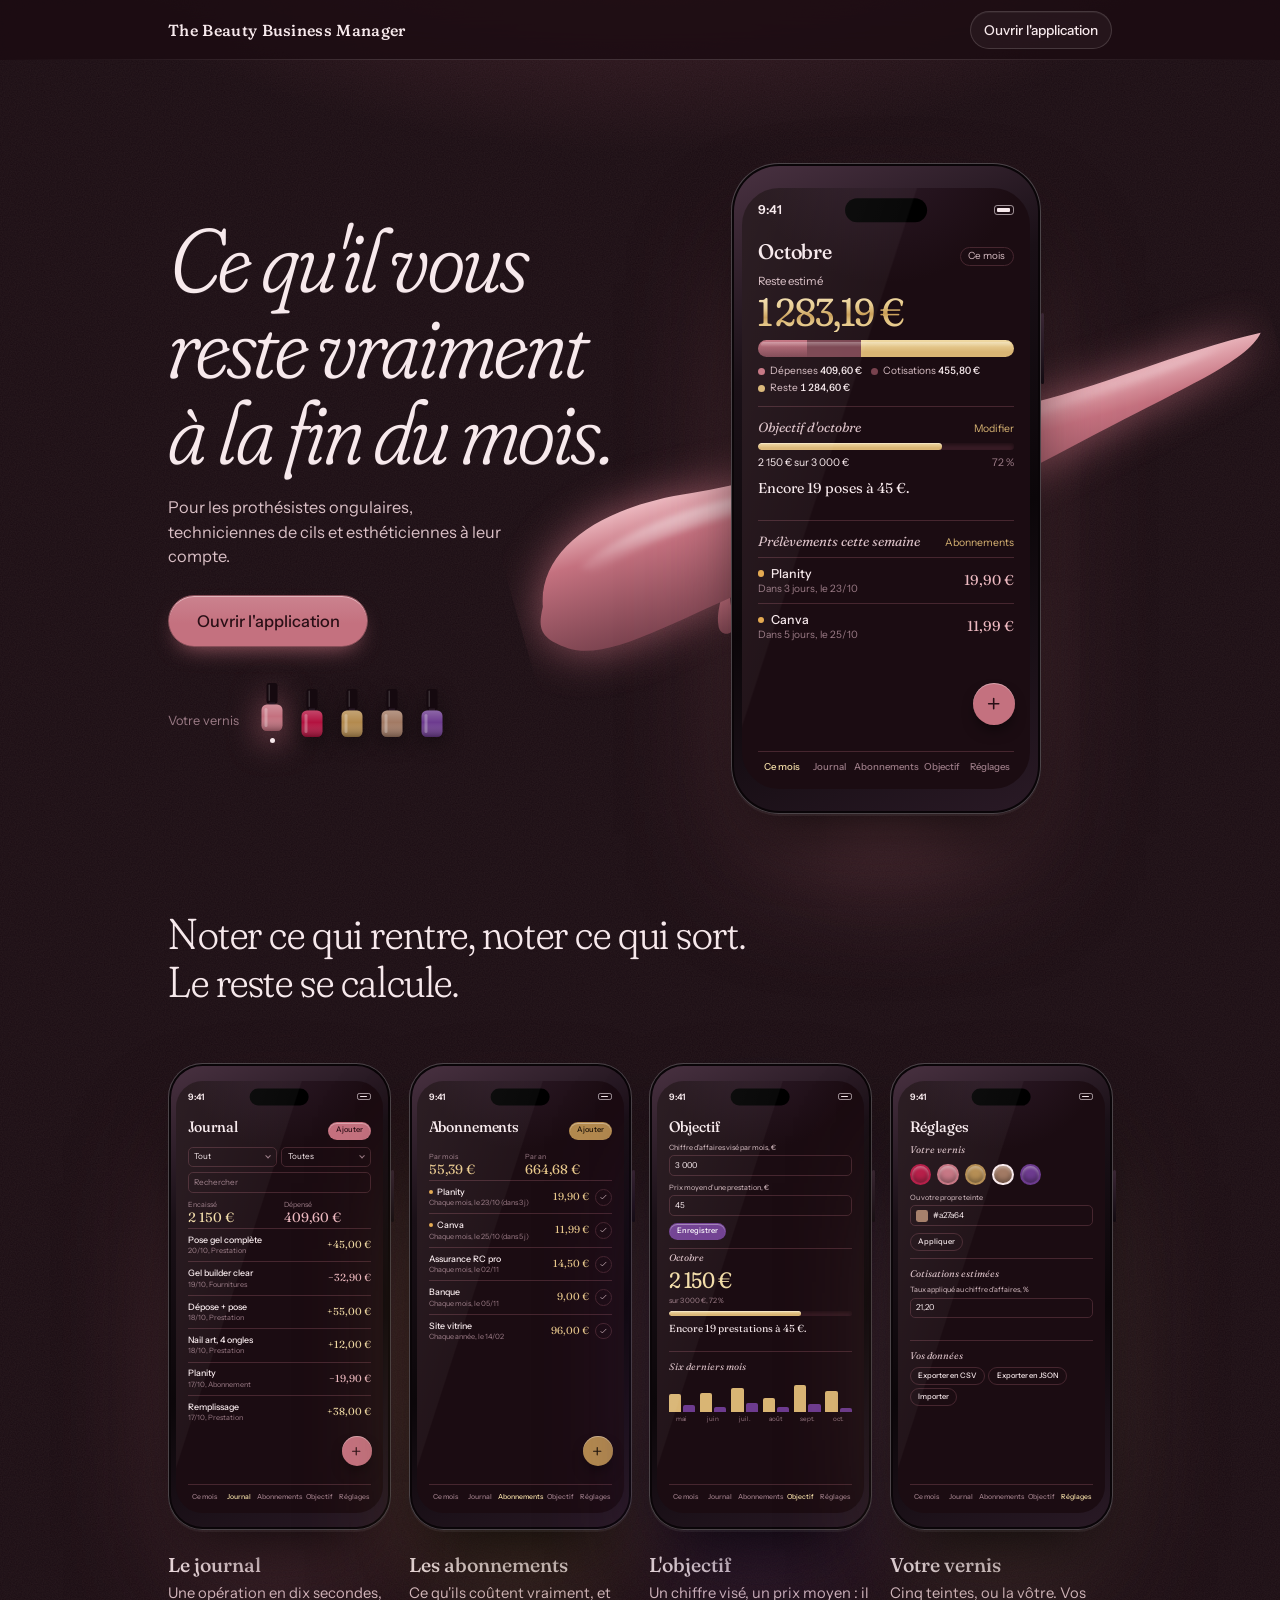
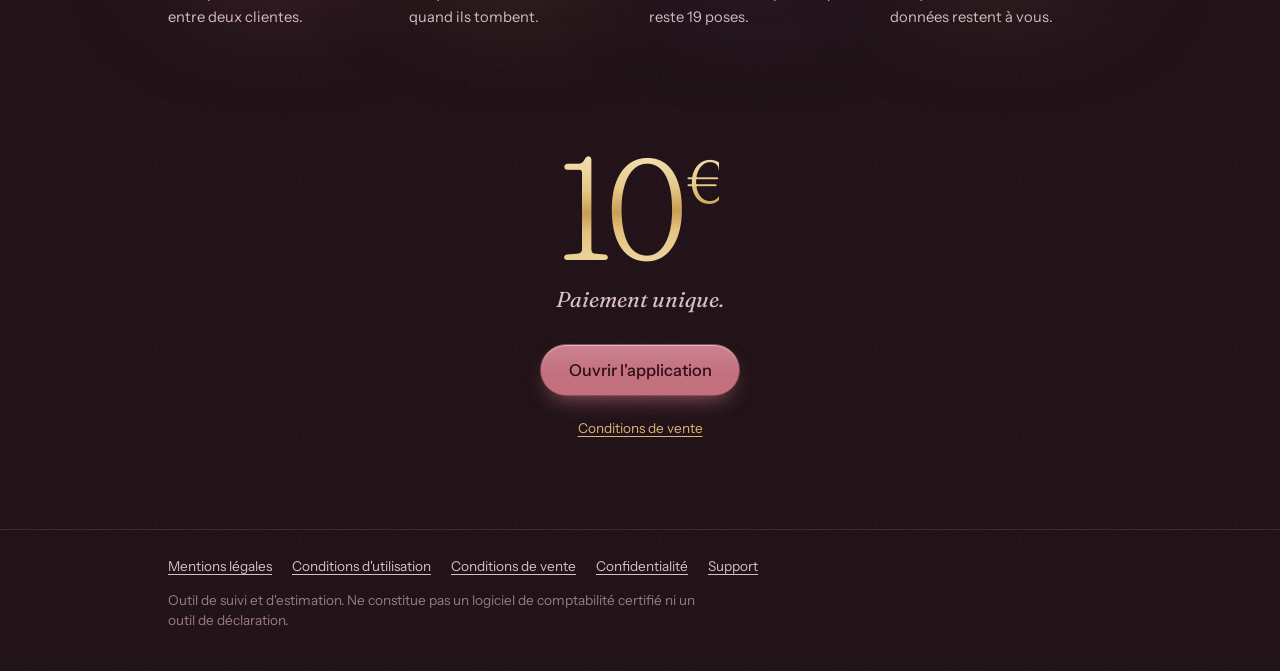
==== commit 66929352: "Appli : le poudrier — mobile et iPad d'abord, PWA Coque : barre latérale (rail sur iPad, complète su" ====
--- a/index.html
+++ b/index.html
@@ -30,8 +30,8 @@
       <div class="hero-cta"><a class="btn btn-primary btn-lg" href="./app.html">Ouvrir l'application</a></div>
       <div class="vernis" role="group" aria-label="Choisir votre vernis">
         <span class="cap">Votre vernis</span>
-        <button class="bottle active" data-theme="laque" style="--c:#b3123f" title="Rouge laque" aria-label="Rouge laque"><svg viewBox="0 0 52 96" aria-hidden="true"><rect x="15" y="0" width="22" height="41" rx="5" fill="#15090f"/><rect x="19" y="3" width="3" height="33" rx="1.5" fill="#fff" opacity=".16"/><rect x="20" y="39" width="12" height="6" fill="#2a1a26"/><rect x="5" y="43" width="42" height="53" rx="11" style="fill:var(--c)"/><rect x="5" y="43" width="42" height="53" rx="11" fill="url(#bottle-gloss)"/><rect x="11" y="50" width="6" height="38" rx="3" fill="#fff" opacity=".28"/></svg><i></i></button>
-        <button class="bottle" data-theme="rose" style="--c:#c24f7e" title="Rose poudré" aria-label="Rose poudré"><svg viewBox="0 0 52 96" aria-hidden="true"><rect x="15" y="0" width="22" height="41" rx="5" fill="#15090f"/><rect x="19" y="3" width="3" height="33" rx="1.5" fill="#fff" opacity=".16"/><rect x="20" y="39" width="12" height="6" fill="#2a1a26"/><rect x="5" y="43" width="42" height="53" rx="11" style="fill:var(--c)"/><rect x="5" y="43" width="42" height="53" rx="11" fill="url(#bottle-gloss)"/><rect x="11" y="50" width="6" height="38" rx="3" fill="#fff" opacity=".28"/></svg><i></i></button>
+        <button class="bottle active" data-theme="rose" style="--c:#c4717f" title="Rose poudré" aria-label="Rose poudré"><svg viewBox="0 0 52 96" aria-hidden="true"><rect x="15" y="0" width="22" height="41" rx="5" fill="#15090f"/><rect x="19" y="3" width="3" height="33" rx="1.5" fill="#fff" opacity=".16"/><rect x="20" y="39" width="12" height="6" fill="#2a1a26"/><rect x="5" y="43" width="42" height="53" rx="11" style="fill:var(--c)"/><rect x="5" y="43" width="42" height="53" rx="11" fill="url(#bottle-gloss)"/><rect x="11" y="50" width="6" height="38" rx="3" fill="#fff" opacity=".28"/></svg><i></i></button>
+        <button class="bottle" data-theme="laque" style="--c:#b3123f" title="Rouge laque" aria-label="Rouge laque"><svg viewBox="0 0 52 96" aria-hidden="true"><rect x="15" y="0" width="22" height="41" rx="5" fill="#15090f"/><rect x="19" y="3" width="3" height="33" rx="1.5" fill="#fff" opacity=".16"/><rect x="20" y="39" width="12" height="6" fill="#2a1a26"/><rect x="5" y="43" width="42" height="53" rx="11" style="fill:var(--c)"/><rect x="5" y="43" width="42" height="53" rx="11" fill="url(#bottle-gloss)"/><rect x="11" y="50" width="6" height="38" rx="3" fill="#fff" opacity=".28"/></svg><i></i></button>
         <button class="bottle" data-theme="champagne" style="--c:#b38a4e" title="Champagne" aria-label="Champagne"><svg viewBox="0 0 52 96" aria-hidden="true"><rect x="15" y="0" width="22" height="41" rx="5" fill="#15090f"/><rect x="19" y="3" width="3" height="33" rx="1.5" fill="#fff" opacity=".16"/><rect x="20" y="39" width="12" height="6" fill="#2a1a26"/><rect x="5" y="43" width="42" height="53" rx="11" style="fill:var(--c)"/><rect x="5" y="43" width="42" height="53" rx="11" fill="url(#bottle-gloss)"/><rect x="11" y="50" width="6" height="38" rx="3" fill="#fff" opacity=".28"/></svg><i></i></button>
         <button class="bottle" data-theme="nude" style="--c:#a27a64" title="Nude" aria-label="Nude"><svg viewBox="0 0 52 96" aria-hidden="true"><rect x="15" y="0" width="22" height="41" rx="5" fill="#15090f"/><rect x="19" y="3" width="3" height="33" rx="1.5" fill="#fff" opacity=".16"/><rect x="20" y="39" width="12" height="6" fill="#2a1a26"/><rect x="5" y="43" width="42" height="53" rx="11" style="fill:var(--c)"/><rect x="5" y="43" width="42" height="53" rx="11" fill="url(#bottle-gloss)"/><rect x="11" y="50" width="6" height="38" rx="3" fill="#fff" opacity=".28"/></svg><i></i></button>
         <button class="bottle" data-theme="prune" style="--c:#6d3b8f" title="Prune" aria-label="Prune"><svg viewBox="0 0 52 96" aria-hidden="true"><rect x="15" y="0" width="22" height="41" rx="5" fill="#15090f"/><rect x="19" y="3" width="3" height="33" rx="1.5" fill="#fff" opacity=".16"/><rect x="20" y="39" width="12" height="6" fill="#2a1a26"/><rect x="5" y="43" width="42" height="53" rx="11" style="fill:var(--c)"/><rect x="5" y="43" width="42" height="53" rx="11" fill="url(#bottle-gloss)"/><rect x="11" y="50" width="6" height="38" rx="3" fill="#fff" opacity=".28"/></svg><i></i></button>
@@ -168,7 +168,7 @@
           <div class="sb"><span>9:41</span><span class="island"></span><span class="ic"><b></b></span></div>
           <div class="s-head"><b>Réglages</b></div>
           <div class="s-h3">Votre vernis</div>
-          <div class="s-swatches"><span class="s-sw" style="--c:#b3123f"></span><span class="s-sw" style="--c:#c24f7e"></span><span class="s-sw" style="--c:#b38a4e"></span><span class="s-sw on" style="--c:#a27a64"></span><span class="s-sw" style="--c:#6d3b8f"></span></div>
+          <div class="s-swatches"><span class="s-sw" style="--c:#b3123f"></span><span class="s-sw" style="--c:#c4717f"></span><span class="s-sw" style="--c:#b38a4e"></span><span class="s-sw on" style="--c:#a27a64"></span><span class="s-sw" style="--c:#6d3b8f"></span></div>
           <div class="s-field"><label>Ou votre propre teinte</label><div class="s-input"><span style="display:inline-block;width:1.4em;height:1.4em;border-radius:.3em;background:#a27a64"></span><span style="flex:1;margin-left:.6em">#a27a64</span></div></div>
           <div class="s-actions"><span class="s-btn">Appliquer</span></div>
           <div class="s-bloc">
--- a/css/style.css
+++ b/css/style.css
@@ -1,38 +1,47 @@
 /* THE BEAUTY BUSINESS MANAGER
-   Direction : l'écrin et le vernis. Velours prune-noir, nacre pour le texte, or pour ce qui rentre,
-   laque pour ce qui sort. Une seule pièce signature : la barre laquée du mois. */
+   Direction : le poudrier. Un écrin bordeaux sombre, des panneaux rose poudré, un accent rose gold
+   (le vernis, interchangeable), de l'or pour ce qui rentre. Signature : la barre laquée du mois. */
 
 :root {
-  --velours: #160d14;
-  --velours-2: #1f131c;
-  --encre: #2b1b27;
-  --filet: #3a2634;
-  --nacre: #f7eaef;
-  --nacre-2: #cdb6c2;
-  --sourdine: #8f7686;
-  --or: #d6b36e;
-  --or-2: #f0d9a4;
-  --laque: #b3123f;        /* thème par défaut : rouge laque */
-  --laque-2: #e8457a;
-  --laque-text: #ffffff;
+  --velours: #1b0c12;      /* l'écrin */
+  --velours-2: #27121a;    /* panneaux sombres */
+  --velours-3: #34181f;
+  --encre: #3a1c26;
+  --filet: #46262f;
+  --nacre: #f7e9ec;
+  --nacre-2: #d9bfc5;
+  --sourdine: #9a7a85;
+  --poudre: #efdadc;       /* panneaux poudre */
+  --poudre-2: #e5c7cb;
+  --poudre-3: #d9b5ba;
+  --encre-poudre: #3b1b25; /* texte sur poudre */
+  --sourdine-poudre: #8a636d;
+  --or: #d9b574;
+  --or-2: #f1dba6;
+  --or-deep: #9a7a3a;
+  --laque: #c4717f;        /* vernis par défaut : rose poudré */
+  --laque-2: #ecb9c0;
+  --laque-text: #2a0f16;
   --laque-deep: color-mix(in srgb, var(--laque) 58%, #1a0610);
   --alerte: #e3a64a;
   --focus: var(--or);
-  --r: 14px;
+  --r: 18px;
+  --liseré: rgba(247, 233, 236, .1);
   --display: 'Fraunces', 'Iowan Old Style', Georgia, serif;
   --ui: 'Instrument Sans', system-ui, -apple-system, 'Segoe UI', sans-serif;
+  --side: 248px; --rail: 84px; --top: 64px;
   color-scheme: dark;
 }
-[data-theme="rose"]      { --laque: #c24f7e; --laque-2: #ef9ec0; --laque-text: #ffffff; }
+[data-theme="laque"]     { --laque: #b3123f; --laque-2: #e8457a; --laque-text: #ffffff; }
+[data-theme="rose"]      { --laque: #c4717f; --laque-2: #ecb9c0; --laque-text: #2a0f16; }
 [data-theme="champagne"] { --laque: #b38a4e; --laque-2: #e9c98c; --laque-text: #1d1308; }
 [data-theme="nude"]      { --laque: #a27a64; --laque-2: #dcb9a4; --laque-text: #1d1308; }
 [data-theme="prune"]     { --laque: #6d3b8f; --laque-2: #b58ad8; --laque-text: #ffffff; }
-[data-theme="laque"]     { --laque: #b3123f; --laque-2: #e8457a; --laque-text: #ffffff; }
 
 /* Changer de vernis se fait en fondu, sur toute la page */
-@property --laque { syntax: '<color>'; inherits: true; initial-value: #b3123f; }
-@property --laque-2 { syntax: '<color>'; inherits: true; initial-value: #e8457a; }
-@property --laque-text { syntax: '<color>'; inherits: true; initial-value: #ffffff; }
+@property --laque { syntax: '<color>'; inherits: true; initial-value: #c4717f; }
+@property --laque-2 { syntax: '<color>'; inherits: true; initial-value: #ecb9c0; }
+@property --laque-text { syntax: '<color>'; inherits: true; initial-value: #2a0f16; }
 html, [data-theme] { transition: --laque .7s ease, --laque-2 .7s ease, --laque-text .7s ease; }
 
 *, *::before, *::after { box-sizing: border-box; }
@@ -40,10 +49,9 @@
 body {
   margin: 0; font-family: var(--ui); font-size: 16px; line-height: 1.5; color: var(--nacre);
   background-color: var(--velours);
-  /* velours : un grain fin sur la lumière du haut */
   background-image:
-    url("data:image/svg+xml,%3Csvg xmlns='http://www.w3.org/2000/svg' width='180' height='180'%3E%3Cfilter id='n'%3E%3CfeTurbulence type='fractalNoise' baseFrequency='.85' numOctaves='2' stitchTiles='stitch'/%3E%3CfeColorMatrix values='0 0 0 0 1 0 0 0 0 .92 0 0 0 0 .95 0 0 0 .07 0'/%3E%3C/filter%3E%3Crect width='100%25' height='100%25' filter='url(%23n)'/%3E%3C/svg%3E"),
-    radial-gradient(900px 520px at 50% -200px, #2d1a28 0%, transparent 70%);
+    url("data:image/svg+xml,%3Csvg xmlns='http://www.w3.org/2000/svg' width='180' height='180'%3E%3Cfilter id='n'%3E%3CfeTurbulence type='fractalNoise' baseFrequency='.85' numOctaves='2' stitchTiles='stitch'/%3E%3CfeColorMatrix values='0 0 0 0 1 0 0 0 0 .92 0 0 0 0 .95 0 0 0 .06 0'/%3E%3C/filter%3E%3Crect width='100%25' height='100%25' filter='url(%23n)'/%3E%3C/svg%3E"),
+    radial-gradient(1000px 560px at 50% -240px, color-mix(in srgb, var(--laque) 26%, #30141c) 0%, transparent 70%);
   min-height: 100dvh;
 }
 a { color: var(--or); text-underline-offset: 3px; }
@@ -56,160 +64,336 @@
 .container { width: min(100%, 980px); margin: 0 auto; padding: 0 18px; }
 .hidden { display: none !important; }
 :focus-visible { outline: 2px solid var(--focus); outline-offset: 3px; }
+svg.ico, .side-nav svg, .tabbar svg, .side-foot svg, .kpi svg, .menu-list svg, .icon-btn svg, .btn svg { width: 22px; height: 22px; stroke: currentColor; fill: none; stroke-width: 1.7; stroke-linecap: round; stroke-linejoin: round; flex: 0 0 auto; }
+.btn svg { width: 18px; height: 18px; stroke-width: 1.9; margin-left: -.2em; }
+
+/* Or feuille : le chiffre du mois et le prix */
+.foil, .hero-figure .value {
+  background: linear-gradient(178deg, #f8e7bf 0%, #e6c98a 34%, #c99d55 52%, #e2c27f 66%, #f3dfae 100%);
+  -webkit-background-clip: text; background-clip: text; color: transparent;
+}
+.hero-figure .value.negative { background: none; color: var(--laque-2); }
 
 /* Boutons — pastille laquée, reflet en haut comme un flacon */
 .btn {
   display: inline-flex; align-items: center; justify-content: center; gap: .5em;
   padding: .75em 1.4em; border-radius: 999px; border: 1px solid transparent; cursor: pointer;
-  font: 500 .95rem var(--ui); text-decoration: none; color: var(--nacre); min-height: 44px; position: relative; white-space: nowrap;
+  font: 500 .95rem var(--ui); text-decoration: none; color: var(--nacre); min-height: 46px; position: relative; white-space: nowrap;
+  transition: transform .18s ease, box-shadow .18s ease, background-color .18s ease, border-color .18s ease;
+  -webkit-tap-highlight-color: transparent;
 }
 .btn-primary {
-  background: var(--laque); color: var(--laque-text); border-color: color-mix(in srgb, var(--laque) 60%, black);
-  box-shadow: inset 0 1px 0 rgba(255,255,255,.35), 0 8px 18px -8px color-mix(in srgb, var(--laque) 80%, black);
-}
-.btn-primary:hover { background: color-mix(in srgb, var(--laque) 88%, white); }
-.btn-primary:active { box-shadow: inset 0 2px 4px rgba(0,0,0,.35); }
-.btn-ghost { background: transparent; border-color: var(--filet); }
-.btn-ghost:hover { border-color: var(--nacre-2); }
-.btn-danger { background: transparent; border-color: var(--laque-2); color: var(--laque-2); }
-.btn-sm { padding: .4em .95em; font-size: .85rem; min-height: 36px; }
+  background: linear-gradient(to bottom, color-mix(in srgb, var(--laque) 88%, white), var(--laque) 55%); color: var(--laque-text); border-color: color-mix(in srgb, var(--laque) 70%, black);
+  box-shadow: inset 0 1px 0 rgba(255,255,255,.4), 0 10px 22px -10px color-mix(in srgb, var(--laque) 85%, black);
+}
+.btn-primary:hover { transform: translateY(-1px); box-shadow: inset 0 1px 0 rgba(255,255,255,.4), 0 14px 26px -10px color-mix(in srgb, var(--laque) 85%, black); }
+.btn-primary:active { transform: none; box-shadow: inset 0 2px 4px rgba(0,0,0,.3); }
+.btn-ghost { background: rgba(247,233,236,.04); border-color: rgba(247,233,236,.16); box-shadow: inset 0 1px 0 rgba(255,255,255,.05); }
+.btn-ghost:hover { border-color: rgba(247,233,236,.4); background: rgba(247,233,236,.07); }
+.btn-danger { background: transparent; border-color: color-mix(in srgb, var(--laque-2) 60%, transparent); color: var(--laque-2); }
+.btn-danger:hover { background: color-mix(in srgb, var(--laque) 14%, transparent); }
+.btn-sm { padding: .4em .95em; font-size: .85rem; min-height: 38px; }
 .btn-block { width: 100%; }
 .btn[disabled] { opacity: .5; cursor: not-allowed; }
-
-/* Sections : des filets, pas des boîtes */
-.sheet-head { display: flex; align-items: baseline; justify-content: space-between; gap: 12px; margin: 6px 0 14px; }
-.sheet-head h2, .sheet-head h3 { margin: 0; }
-.bloc { padding: 18px 0; border-top: 1px solid var(--filet); }
-.bloc:first-child { border-top: 0; }
-.bloc + .bloc { margin-top: 0; }
-.panel { background: var(--velours-2); border: 1px solid var(--filet); border-radius: var(--r); padding: 18px; }
-.panel + .panel { margin-top: 14px; }
-
-/* Le chiffre du mois et la barre laquée */
+.poudre .btn-ghost { border-color: rgba(59,27,37,.22); color: var(--encre-poudre); background: rgba(255,255,255,.3); }
+.poudre .btn-ghost:hover { border-color: rgba(59,27,37,.5); background: rgba(255,255,255,.5); }
+
+/* ---------- Panneaux : sombres ou poudre ---------- */
+.card {
+  position: relative; border-radius: var(--r); padding: 18px;
+  background: linear-gradient(165deg, var(--velours-3), var(--velours-2) 60%); border: 1px solid var(--liseré);
+  box-shadow: inset 0 1px 0 rgba(247,233,236,.08), 0 24px 50px -36px rgba(0,0,0,.9);
+}
+.card.poudre {
+  color: var(--encre-poudre); background: linear-gradient(165deg, #f4e3e5, var(--poudre) 50%, var(--poudre-2)); border-color: rgba(255,255,255,.5);
+  box-shadow: inset 0 1px 0 rgba(255,255,255,.8), inset 0 -1px 0 rgba(59,27,37,.08), 0 24px 44px -34px rgba(0,0,0,.8);
+}
+.card.poudre h3, .card.poudre .muted, .card.poudre .sub, .card.poudre .k { color: var(--sourdine-poudre); }
+.card.poudre h2 { color: var(--encre-poudre); }
+.card.poudre a { color: var(--or-deep); }
+.card.poudre .item { border-top-color: rgba(59,27,37,.1); }
+.card.poudre .item:hover { background: rgba(255,255,255,.3); }
+.card.poudre .item .amount.income { color: var(--or-deep); }
+.card.poudre .item .amount.expense { color: color-mix(in srgb, var(--laque) 70%, var(--encre-poudre)); }
+.card.poudre .icon-btn { border-color: rgba(59,27,37,.18); color: var(--encre-poudre); background: rgba(255,255,255,.35); }
+.card.poudre .icon-btn:hover { border-color: var(--or-deep); color: var(--or-deep); }
+.card.poudre .tag { border-color: rgba(59,27,37,.2); color: var(--sourdine-poudre); }
+.card.poudre .empty { color: var(--sourdine-poudre); } .card.poudre .empty strong { color: var(--encre-poudre); }
+.card.poudre .progress { background: rgba(59,27,37,.12); box-shadow: inset 0 1px 2px rgba(59,27,37,.15); }
+.card.poudre label { color: var(--sourdine-poudre); }
+.card.poudre input, .card.poudre select, .card.poudre textarea { background: rgba(255,255,255,.55); color: var(--encre-poudre); border-color: rgba(59,27,37,.16); box-shadow: inset 0 1px 2px rgba(59,27,37,.08); }
+.card.poudre input::placeholder, .card.poudre textarea::placeholder { color: var(--sourdine-poudre); }
+.card.poudre select { background-image: url("data:image/svg+xml,%3Csvg xmlns='http://www.w3.org/2000/svg' width='12' height='8' viewBox='0 0 12 8'%3E%3Cpath d='M1 1.5l5 5 5-5' fill='none' stroke='%233b1b25' stroke-width='1.6' stroke-linecap='round' stroke-linejoin='round'/%3E%3C/svg%3E"); }
+.card.poudre .error { color: #a0233a; }
+.card.poudre .notice { background: rgba(255,255,255,.35); color: var(--encre-poudre); border-left-color: var(--or-deep); }
+.card.poudre .segmented { background: rgba(255,255,255,.4); border-color: rgba(59,27,37,.14); }
+.card.poudre .segmented button { color: var(--sourdine-poudre); }
+.card.poudre .segmented button.active { background: var(--encre-poudre); color: var(--poudre); }
+.card.poudre .legend { color: var(--sourdine-poudre); } .card.poudre .legend b { color: var(--encre-poudre); }
+.card-head { display: flex; align-items: baseline; justify-content: space-between; gap: 12px; margin: 0 0 12px; }
+.card-head h3 { margin: 0; font-size: 1.15rem; }
+.card-head .small { font-weight: 500; text-decoration: none; }
+.card + .card { margin-top: 14px; }
+.kpis .card + .card, .figures .card + .card, .grid .card + .card { margin-top: 0; }
+.grid { display: grid; gap: 14px; }
+.grid-2 { grid-template-columns: 1fr 1fr; }
+
+/* ---------- KPI du mois ---------- */
+.kpis { display: grid; grid-template-columns: 1fr 1fr; gap: 12px; margin: 0 0 14px; }
+.kpi { padding: 14px 14px 12px; display: flex; flex-direction: column; gap: 8px; min-height: 108px; }
+.kpi .k { display: flex; align-items: center; justify-content: space-between; gap: 8px; font-size: .8rem; color: var(--sourdine-poudre); }
+.kpi .k svg { width: 20px; height: 20px; opacity: .8; }
+.kpi .v { font-family: var(--display); font-size: clamp(1.35rem, 5.4vw, 1.9rem); line-height: 1.05; letter-spacing: -.01em; font-variant-numeric: tabular-nums; font-variation-settings: 'opsz' 48; margin-top: auto; }
+.kpi .d { font-size: .76rem; color: var(--sourdine-poudre); display: flex; align-items: center; gap: 4px; }
+.kpi .d b { color: var(--encre-poudre); font-weight: 500; }
+.kpi .d.up b::before { content: '↑ '; } .kpi .d.down b::before { content: '↓ '; }
+.kpi.main .v { color: var(--or-deep); }
+.kpi.out .v { color: color-mix(in srgb, var(--laque) 70%, var(--encre-poudre)); }
+.greet { margin: 4px 0 16px; }
+.greet h2 { font-size: clamp(1.7rem, 6vw, 2.2rem); font-weight: 400; margin: 0; font-variation-settings: 'SOFT' 100, 'opsz' 96; }
+.greet p { margin: 2px 0 0; color: var(--sourdine); }
+.greet-row { display: flex; align-items: flex-end; justify-content: space-between; gap: 12px; flex-wrap: wrap; }
+.period-select { width: auto; min-height: 40px; padding: .35em 2.2em .35em .9em; font-size: .9rem; border-radius: 999px; }
+
+/* Le chiffre du mois et la barre laquée, dans leur écrin */
 .hero-figure { padding: 10px 0 6px; }
+.ecrin { padding: 20px 18px 18px; overflow: hidden; margin-bottom: 14px;
+  background: linear-gradient(165deg, color-mix(in srgb, var(--laque) 18%, var(--velours-3)) 0%, var(--velours-2) 45%, var(--velours) 100%);
+  box-shadow: inset 0 1px 0 rgba(247,233,236,.14), inset 0 0 0 1px var(--liseré), 0 40px 80px -50px rgba(0,0,0,.95), 0 30px 70px -50px color-mix(in srgb, var(--laque) 50%, transparent); }
+.ecrin::before { content: ''; position: absolute; inset: 0; pointer-events: none; background: linear-gradient(112deg, rgba(255,255,255,.05) 0%, rgba(255,255,255,.025) 30%, transparent 30.4%); }
+.ecrin .hero-figure { padding: 0; }
 .hero-figure .lede { color: var(--nacre-2); font-size: .95rem; margin: 0; }
-.hero-figure .value { font-family: var(--display); font-size: clamp(3rem, 12vw, 4.6rem); line-height: 1; font-weight: 400; letter-spacing: -.02em; font-variation-settings: 'SOFT' 100, 'opsz' 144; font-variant-numeric: tabular-nums; margin: .05em 0 .1em; }
-/* Or feuille : réservé au chiffre du mois et au prix */
-.foil, .hero-figure .value {
-  background: linear-gradient(178deg, #f8e7bf 0%, #e6c98a 34%, #c99d55 52%, #e2c27f 66%, #f3dfae 100%);
-  -webkit-background-clip: text; background-clip: text; color: transparent;
-}
-.hero-figure .value.negative { background: none; color: var(--laque-2); }
-.lacquer { height: 22px; border-radius: 11px; background: var(--encre); display: flex; overflow: hidden;
-  box-shadow: inset 0 2px 5px rgba(0,0,0,.5); position: relative; }
-.lacquer::after { content: ''; position: absolute; inset: 2px 3px auto 3px; height: 7px; border-radius: 6px; background: linear-gradient(to bottom, rgba(255,255,255,.28), rgba(255,255,255,0)); pointer-events: none; }
+.hero-figure .value { font-family: var(--display); font-size: clamp(2.8rem, 11vw, 4.4rem); line-height: 1; font-weight: 400; letter-spacing: -.02em; font-variation-settings: 'SOFT' 100, 'opsz' 144; font-variant-numeric: tabular-nums; margin: .05em 0 .14em; }
+.lacquer { height: 24px; border-radius: 12px; background: var(--encre); display: flex; overflow: hidden;
+  box-shadow: inset 0 2px 6px rgba(0,0,0,.6), inset 0 0 0 1px rgba(0,0,0,.35); position: relative; }
+.lacquer::after { content: ''; position: absolute; inset: 2px 3px auto 3px; height: 8px; border-radius: 6px; background: linear-gradient(to bottom, rgba(255,255,255,.3), rgba(255,255,255,0)); pointer-events: none; }
 .lacquer > span { height: 100%; transition: width .9s cubic-bezier(.2,.8,.2,1); }
-.lacquer .seg-dep { background: var(--laque); }
+.lacquer .seg-dep { background: linear-gradient(to bottom, var(--laque), var(--laque-deep)); }
 .lacquer .seg-cot { background: color-mix(in srgb, var(--laque) 45%, var(--encre)); }
-.lacquer .seg-reste { background: var(--or); }
-.legend { display: flex; flex-wrap: wrap; gap: 6px 18px; margin-top: 10px; font-size: .85rem; color: var(--nacre-2); }
-.legend span::before { content: ''; display: inline-block; width: 10px; height: 10px; border-radius: 50%; margin-right: 7px; vertical-align: -1px; background: var(--c); }
+.lacquer .seg-reste { background: linear-gradient(to bottom, var(--or-2), var(--or) 70%); }
+.legend { display: flex; flex-wrap: wrap; gap: 6px 18px; margin-top: 12px; font-size: .85rem; color: var(--nacre-2); }
+.legend span::before { content: ''; display: inline-block; width: 10px; height: 10px; border-radius: 50%; margin-right: 7px; vertical-align: -1px; background: var(--c); box-shadow: inset 0 1px 1px rgba(255,255,255,.4); }
 .legend b { color: var(--nacre); font-weight: 500; font-variant-numeric: tabular-nums; }
-@media (prefers-reduced-motion: reduce) { .lacquer > span { transition: none; } }
-
-/* Chiffres secondaires : une ligne, pas quatre cartes */
-.figures { display: grid; grid-template-columns: 1fr 1fr; gap: 14px 24px; padding: 14px 0 4px; }
-.figure .k { color: var(--sourdine); font-size: .85rem; }
-.figure .v { font-family: var(--display); font-size: 1.7rem; font-variant-numeric: tabular-nums; line-height: 1.15; font-variation-settings: 'opsz' 48; }
-.figure.in .v { color: var(--or-2); }
-.figure.out .v { color: var(--laque-2); }
-
-/* Formulaires */
+@media (prefers-reduced-motion: reduce) { .lacquer > span { transition: none; } .btn { transition: none; } }
+
+/* ---------- Graphiques ---------- */
+.chart { width: 100%; height: auto; display: block; overflow: visible; }
+.chart text { font-family: var(--ui); font-size: 11px; fill: var(--sourdine); }
+.chart .grid-line { stroke: var(--filet); stroke-width: 1; }
+.chart .bar-r { fill: url(#g-or); } .chart .bar-e { fill: url(#g-laque); }
+.chart .bar-r.now { filter: drop-shadow(0 0 8px color-mix(in srgb, var(--or) 60%, transparent)); }
+.chart .tip { font-size: 11px; fill: var(--nacre); font-weight: 600; }
+.chart .tip-bg { fill: var(--or); }
+.chart .tip-t { fill: var(--velours); font-weight: 600; font-size: 11px; }
+.donut-wrap { display: grid; grid-template-columns: 128px 1fr; gap: 16px; align-items: center; }
+.donut { width: 128px; height: 128px; display: block; }
+.donut .track { fill: none; stroke: var(--encre); stroke-width: 14; }
+.donut .arc { fill: none; stroke-width: 14; stroke-linecap: butt; transition: stroke-dasharray .9s cubic-bezier(.2,.8,.2,1); }
+.donut .center { font-family: var(--display); font-size: 17px; fill: var(--nacre); text-anchor: middle; }
+.donut .center-k { font-family: var(--ui); font-size: 9px; fill: var(--sourdine); text-anchor: middle; }
+.donut-legend { display: flex; flex-direction: column; gap: 7px; font-size: .85rem; }
+.donut-legend div { display: grid; grid-template-columns: 12px 1fr auto; gap: 10px; align-items: center; color: var(--nacre-2); }
+.donut-legend i { width: 10px; height: 10px; border-radius: 50%; background: var(--c); display: block; box-shadow: inset 0 1px 1px rgba(255,255,255,.4); }
+.donut-legend b { font-weight: 500; color: var(--nacre); font-variant-numeric: tabular-nums; }
+.donut-legend small { color: var(--sourdine); margin-left: 6px; }
+
+/* Chiffres secondaires */
+.figures { display: grid; grid-template-columns: 1fr 1fr; gap: 12px; margin: 0 0 14px; }
+.figure { padding: 14px; }
+.figure .k { color: var(--sourdine-poudre); font-size: .8rem; }
+.figure .v { font-family: var(--display); font-size: 1.6rem; font-variant-numeric: tabular-nums; line-height: 1.15; font-variation-settings: 'opsz' 48; }
+.figure.in .v { color: var(--or-deep); }
+.figure.out .v { color: color-mix(in srgb, var(--laque) 70%, var(--encre-poudre)); }
+
+/* ---------- Formulaires ---------- */
 label { display: block; font-size: .875rem; color: var(--nacre-2); margin-bottom: 6px; }
 input, select, textarea {
-  width: 100%; background: var(--velours); color: var(--nacre); border: 1px solid var(--filet); border-radius: 10px;
-  padding: .7em .9em; font: inherit; min-height: 44px; outline: none;
-}
-input:focus, select:focus, textarea:focus { border-color: var(--or); }
-input[type="color"] { padding: 4px; height: 44px; }
+  width: 100%; background: var(--velours-2); color: var(--nacre); border: 1px solid rgba(247,233,236,.13); border-radius: 12px;
+  padding: .7em .9em; font: inherit; font-size: 16px; min-height: 46px; outline: none; box-shadow: inset 0 1px 2px rgba(0,0,0,.3);
+  transition: border-color .18s, box-shadow .18s;
+}
+input:focus, select:focus, textarea:focus { border-color: var(--or); box-shadow: inset 0 1px 2px rgba(0,0,0,.3), 0 0 0 3px color-mix(in srgb, var(--or) 22%, transparent); }
+input::placeholder, textarea::placeholder { color: var(--sourdine); }
+select { appearance: none; -webkit-appearance: none; padding-right: 2.4em;
+  background-image: url("data:image/svg+xml,%3Csvg xmlns='http://www.w3.org/2000/svg' width='12' height='8' viewBox='0 0 12 8'%3E%3Cpath d='M1 1.5l5 5 5-5' fill='none' stroke='%23d9bfc5' stroke-width='1.6' stroke-linecap='round' stroke-linejoin='round'/%3E%3C/svg%3E");
+  background-repeat: no-repeat; background-position: right .95em center; }
+input[type="color"] { padding: 4px; height: 46px; }
+input[type="checkbox"] { accent-color: var(--or); }
+input[type="date"] { min-width: 0; }
 .field { margin-bottom: 14px; }
 .row { display: grid; gap: 12px; grid-template-columns: 1fr 1fr; }
-.segmented { display: flex; border: 1px solid var(--filet); border-radius: 999px; padding: 3px; gap: 3px; }
-.segmented button { flex: 1; border: 0; background: transparent; color: var(--sourdine); padding: .55em; border-radius: 999px; font: 500 .9rem var(--ui); cursor: pointer; min-height: 38px; }
-.segmented button.active { background: var(--nacre); color: var(--velours); }
+.segmented { display: flex; border: 1px solid rgba(247,233,236,.13); border-radius: 999px; padding: 3px; gap: 3px; background: var(--velours); }
+.segmented button { flex: 1; border: 0; background: transparent; color: var(--sourdine); padding: .55em; border-radius: 999px; font: 500 .9rem var(--ui); cursor: pointer; min-height: 40px; transition: background-color .18s, color .18s; }
+.segmented button.active { background: var(--nacre); color: var(--velours); box-shadow: inset 0 -1px 0 rgba(0,0,0,.1); }
 .error { color: var(--laque-2); font-size: .9rem; margin: 8px 0; min-height: 1.2em; }
 .success { color: var(--or); font-size: .9rem; margin: 8px 0; }
 .help { font-size: .8rem; color: var(--sourdine); margin-top: 4px; }
+.amount-field input { font-family: var(--display); font-size: 1.6rem; min-height: 56px; padding: .3em .7em; font-variation-settings: 'opsz' 48; }
+.chips { display: flex; gap: 8px; overflow-x: auto; scrollbar-width: none; margin: 0 -18px 14px; padding: 2px 18px; -webkit-overflow-scrolling: touch; }
+.chips::-webkit-scrollbar { display: none; }
+.chip { flex: 0 0 auto; display: inline-flex; align-items: center; gap: 8px; border: 1px solid rgba(247,233,236,.16); background: rgba(247,233,236,.05); border-radius: 999px; padding: 8px 12px; font: 500 .85rem var(--ui); color: var(--nacre); cursor: pointer; min-height: 40px; }
+.chip b { font-family: var(--display); font-weight: 500; color: var(--or-2); font-variant-numeric: tabular-nums; }
+.chip.out b { color: var(--laque-2); }
+.chip:hover { border-color: var(--or); }
+.chips-k { font-size: .8rem; color: var(--sourdine); margin: 0 0 6px; }
 
 /* Jauge objectif */
-.progress { height: 8px; background: var(--encre); border-radius: 999px; overflow: hidden; }
-.progress > span { display: block; height: 100%; background: var(--or); border-radius: 999px; }
-
-/* Listes : des lignes séparées par un filet */
+.progress { height: 10px; background: var(--encre); border-radius: 999px; overflow: hidden; box-shadow: inset 0 2px 4px rgba(0,0,0,.5); }
+.progress > span { display: block; height: 100%; background: linear-gradient(to bottom, var(--or-2), var(--or) 70%); border-radius: 999px; box-shadow: inset 0 1px 0 rgba(255,255,255,.35); transition: width .9s cubic-bezier(.2,.8,.2,1); }
+
+/* ---------- Listes ---------- */
 .list { display: flex; flex-direction: column; }
-.item { display: flex; align-items: center; gap: 12px; padding: 12px 0; border-top: 1px solid var(--filet); }
+.item { display: flex; align-items: center; gap: 12px; padding: 12px 10px; margin: 0 -10px; border-top: 1px solid var(--filet); border-radius: 12px; transition: background-color .15s; -webkit-tap-highlight-color: transparent; }
+.item[data-id] .main { cursor: pointer; }
+.item:hover { background: rgba(247,233,236,.03); }
 .list .item:first-child { border-top: 0; }
 .item .main { flex: 1; min-width: 0; }
 .item .title { font-weight: 500; overflow: hidden; text-overflow: ellipsis; white-space: nowrap; }
 .item .sub { font-size: .82rem; color: var(--sourdine); }
-.item .amount { font-family: var(--display); font-size: 1.15rem; white-space: nowrap; font-variant-numeric: tabular-nums; }
+.item .amount { font-family: var(--display); font-size: 1.2rem; white-space: nowrap; font-variant-numeric: tabular-nums; font-variation-settings: 'opsz' 48; }
 .item .amount.income { color: var(--or-2); } .item .amount.expense { color: var(--laque-2); }
-.item.due-soon .title::before { content: ''; display: inline-block; width: 7px; height: 7px; border-radius: 50%; background: var(--alerte); margin-right: 8px; vertical-align: 2px; }
+.item.due-soon .title::before { content: ''; display: inline-block; width: 7px; height: 7px; border-radius: 50%; background: var(--alerte); margin-right: 8px; vertical-align: 2px; box-shadow: 0 0 8px var(--alerte); }
+.day-head { font-size: .78rem; color: var(--sourdine-poudre); letter-spacing: .02em; padding: 14px 0 4px; display: flex; justify-content: space-between; }
+.day-head + .item { border-top: 0; }
 .tag { display: inline-block; font-size: .75rem; padding: 1px 8px; border-radius: 999px; border: 1px solid var(--filet); color: var(--nacre-2); vertical-align: 2px; }
 .tag.warn { color: var(--alerte); border-color: var(--alerte); }
 .tag.ok { color: var(--or); border-color: var(--or); }
 .tag.off { opacity: .6; }
 .empty { padding: 26px 0; color: var(--sourdine); }
-.empty strong { display: block; color: var(--nacre-2); font-family: var(--display); font-weight: 400; font-style: italic; font-size: 1.15rem; margin-bottom: 4px; }
+.empty strong { display: block; color: var(--nacre-2); font-family: var(--display); font-weight: 400; font-style: italic; font-size: 1.25rem; margin-bottom: 4px; }
 .actions { display: flex; gap: 6px; flex-wrap: wrap; }
-.icon-btn { background: transparent; border: 1px solid var(--filet); color: var(--nacre-2); border-radius: 50%; width: 36px; height: 36px; cursor: pointer; font-size: .95rem; display: inline-grid; place-items: center; }
-.icon-btn:hover { border-color: var(--or); color: var(--or); }
-.icon-btn svg { width: 16px; height: 16px; stroke: currentColor; fill: none; stroke-width: 1.6; stroke-linecap: round; stroke-linejoin: round; }
-
-/* Coque de l'app */
-.app-header { position: sticky; top: 0; z-index: 10; background: color-mix(in srgb, var(--velours) 88%, transparent); backdrop-filter: blur(10px); }
-.app-header .container { display: flex; align-items: center; justify-content: space-between; height: 60px; }
+.icon-btn { background: rgba(247,233,236,.03); border: 1px solid rgba(247,233,236,.13); color: var(--nacre-2); border-radius: 50%; width: 40px; height: 40px; cursor: pointer; font-size: .95rem; display: inline-grid; place-items: center; transition: border-color .15s, color .15s, background-color .15s; flex: 0 0 auto; }
+.icon-btn:hover { border-color: var(--or); color: var(--or); background: color-mix(in srgb, var(--or) 10%, transparent); }
+.icon-btn svg { width: 17px; height: 17px; }
+.filters-toggle { display: inline-flex; align-items: center; gap: 6px; }
+.search { position: relative; }
+.search svg { position: absolute; left: 12px; top: 50%; transform: translateY(-50%); width: 18px; height: 18px; stroke: var(--sourdine); fill: none; stroke-width: 1.7; stroke-linecap: round; pointer-events: none; }
+.search input { padding-left: 38px; }
+
+/* ---------- Coque de l'app ---------- */
+.shell { display: grid; grid-template-columns: minmax(0, 1fr); min-height: 100dvh; }
+.page { min-width: 0; }
+.side { display: none; }
+.top { position: sticky; top: 0; z-index: 10; display: flex; align-items: center; gap: 12px; height: calc(var(--top) + env(safe-area-inset-top)); padding: env(safe-area-inset-top) 18px 0; background: color-mix(in srgb, var(--velours) 82%, transparent); backdrop-filter: blur(14px); -webkit-backdrop-filter: blur(14px); }
+.top::after { content: ''; position: absolute; left: 0; right: 0; bottom: 0; height: 1px; background: linear-gradient(90deg, transparent, rgba(247,233,236,.16) 30%, rgba(247,233,236,.16) 70%, transparent); }
+.top-brand { font-family: var(--display); font-weight: 600; font-size: .68rem; letter-spacing: .14em; text-transform: uppercase; color: var(--nacre-2); text-decoration: none; white-space: nowrap; }
+.top-title { flex: 1; min-width: 0; margin: 0; font-size: 1.35rem; font-weight: 500; white-space: nowrap; overflow: hidden; text-overflow: ellipsis; font-variation-settings: 'SOFT' 50, 'opsz' 48; }
+/* Sur mobile : la marque sur le tableau de bord, le titre de page ailleurs */
+.top-brand { flex: 1; }
+body[data-route="/app"] .top-title { display: none; }
+body:not([data-route="/app"]) .top-brand { display: none; }
+.avatar { flex: 0 0 auto; width: 38px; height: 38px; border-radius: 50%; display: grid; place-items: center; text-decoration: none; font-family: var(--display); font-weight: 500; font-size: 1rem; color: var(--laque-text); background: linear-gradient(160deg, var(--laque-2), var(--laque)); box-shadow: inset 0 1px 0 rgba(255,255,255,.45), 0 6px 14px -6px rgba(0,0,0,.8); }
+.app-main { padding: 16px 18px calc(96px + env(safe-area-inset-bottom)); width: min(100%, 1120px); margin: 0 auto; }
+.tabbar {
+  position: fixed; left: 10px; right: 10px; bottom: calc(10px + env(safe-area-inset-bottom)); z-index: 10; display: flex; align-items: center; padding: 6px 6px; border-radius: 28px;
+  background: color-mix(in srgb, var(--velours-2) 84%, transparent); backdrop-filter: blur(18px); -webkit-backdrop-filter: blur(18px);
+  border: 1px solid rgba(247,233,236,.12); box-shadow: inset 0 1px 0 rgba(247,233,236,.08), 0 24px 44px -20px rgba(0,0,0,.9);
+}
+.tabbar a, .tabbar .tab-more { flex: 1; min-width: 0; display: flex; flex-direction: column; align-items: center; gap: 3px; padding: 7px 2px 6px; border-radius: 18px; color: var(--sourdine); text-decoration: none; font: 500 .66rem var(--ui); letter-spacing: -.005em; white-space: nowrap; background: none; border: 0; cursor: pointer; transition: color .18s, background-color .18s; -webkit-tap-highlight-color: transparent; }
+.tabbar a.active { color: var(--or-2); }
+.tabbar a.active svg { filter: drop-shadow(0 0 6px color-mix(in srgb, var(--or) 55%, transparent)); }
+.tabbar .tab-add { flex: 0 0 auto; width: 58px; height: 58px; margin: -16px 4px 0; border-radius: 50%; border: 1px solid color-mix(in srgb, var(--laque) 70%, black); background: linear-gradient(to bottom, color-mix(in srgb, var(--laque) 85%, white), var(--laque) 55%); color: var(--laque-text); display: grid; place-items: center; cursor: pointer; box-shadow: inset 0 1px 0 rgba(255,255,255,.45), 0 12px 24px -8px color-mix(in srgb, var(--laque) 80%, black), 0 0 0 5px var(--velours); transition: transform .15s; -webkit-tap-highlight-color: transparent; }
+.tabbar .tab-add svg { width: 26px; height: 26px; stroke-width: 2.2; }
+.tabbar .tab-add:active { transform: scale(.94); }
+.fab { display: none; }
+
+/* Menu « Plus » */
+.menu-list { display: flex; flex-direction: column; gap: 4px; margin: 6px 0 2px; }
+.menu-list a, .menu-list button { display: flex; align-items: center; gap: 14px; padding: 13px 12px; border-radius: 14px; color: var(--nacre); text-decoration: none; font: 500 1rem var(--ui); background: none; border: 0; cursor: pointer; text-align: left; width: 100%; }
+.menu-list a:hover, .menu-list button:hover { background: rgba(247,233,236,.05); }
+.menu-list svg { color: var(--or); }
+.menu-list small { margin-left: auto; color: var(--sourdine); font-size: .8rem; }
+
+/* Modale : un tiroir qui monte du bas */
+.modal { position: fixed; inset: 0; background: rgba(10,5,9,.66); backdrop-filter: blur(6px); -webkit-backdrop-filter: blur(6px); display: flex; align-items: flex-end; justify-content: center; z-index: 50; }
+.modal .sheet {
+  position: relative; background: linear-gradient(180deg, var(--velours-3), var(--velours-2) 30%); border: 1px solid var(--liseré); border-bottom: 0; border-radius: 26px 26px 0 0;
+  width: 100%; max-width: 560px; max-height: 92dvh; overflow: auto; padding: 26px 18px calc(24px + env(safe-area-inset-bottom)); box-shadow: inset 0 1px 0 rgba(247,233,236,.1), 0 -30px 60px -40px rgba(0,0,0,.9);
+  animation: sheet-up .32s cubic-bezier(.2,.8,.2,1);
+}
+@keyframes sheet-up { from { transform: translateY(40px); opacity: .4; } }
+.modal .sheet::before { content: ''; position: absolute; top: 9px; left: 50%; transform: translateX(-50%); width: 40px; height: 4px; border-radius: 2px; background: rgba(247,233,236,.18); }
+.modal .sheet h3 { font-style: normal; color: var(--nacre); font-size: 1.5rem; margin-bottom: 16px; font-weight: 500; }
+.toast { position: fixed; left: 50%; transform: translateX(-50%); bottom: calc(96px + env(safe-area-inset-bottom)); background: var(--nacre); color: var(--velours); padding: 10px 18px; border-radius: 999px; z-index: 60; font-size: .9rem; font-weight: 500; box-shadow: 0 16px 30px -12px rgba(0,0,0,.8); }
+
+/* Pages simples */
+.app-header { position: sticky; top: 0; z-index: 10; background: color-mix(in srgb, var(--velours) 82%, transparent); backdrop-filter: blur(14px); -webkit-backdrop-filter: blur(14px); }
+.app-header::after { content: ''; position: absolute; left: 0; right: 0; bottom: 0; height: 1px; background: linear-gradient(90deg, transparent, rgba(247,233,236,.16) 30%, rgba(247,233,236,.16) 70%, transparent); }
+.app-header { padding-top: env(safe-area-inset-top); }
+.app-header .container { display: flex; align-items: center; justify-content: space-between; height: 60px; gap: 10px; }
 .brand { white-space: nowrap; font-family: var(--display); font-size: 1rem; font-weight: 500; letter-spacing: .02em; text-decoration: none; color: var(--nacre); font-variation-settings: 'SOFT' 100; }
-.brand small { display: block; font-family: var(--ui); font-size: .7rem; color: var(--sourdine); letter-spacing: .04em; font-weight: 400; margin-top: -2px; }
-.app-main { padding: 14px 0 96px; }
-.tabbar { position: fixed; bottom: 0; left: 0; right: 0; z-index: 10; background: color-mix(in srgb, var(--velours) 94%, transparent); backdrop-filter: blur(10px); border-top: 1px solid var(--filet); padding-bottom: env(safe-area-inset-bottom); }
-.tabbar nav { display: flex; max-width: 980px; margin: 0 auto; }
-.tabbar a { flex: 1; text-align: center; padding: 14px 2px 12px; color: var(--sourdine); text-decoration: none; font-size: .78rem; font-weight: 500; border-top: 2px solid transparent; margin-top: -1px; }
-.tabbar a.active { color: var(--or-2); border-top-color: var(--or); }
-.fab { position: fixed; right: 18px; bottom: 74px; z-index: 11; width: 58px; height: 58px; border-radius: 50%; padding: 0; }
-.fab svg { width: 22px; height: 22px; stroke: currentColor; fill: none; stroke-width: 2; stroke-linecap: round; }
-
-/* Modale : un tiroir qui monte du bas */
-.modal { position: fixed; inset: 0; background: rgba(10,5,9,.7); display: flex; align-items: flex-end; justify-content: center; z-index: 50; }
-.modal .sheet { background: var(--velours-2); border: 1px solid var(--filet); border-radius: 20px 20px 0 0; width: 100%; max-width: 540px; max-height: 92dvh; overflow: auto; padding: 18px 18px 30px; }
-.modal .sheet h3 { font-style: normal; color: var(--nacre); font-size: 1.4rem; margin-bottom: 14px; }
-@media (min-width: 720px) { .modal { align-items: center; padding: 20px; } .modal .sheet { border-radius: var(--r); } }
-.toast { position: fixed; left: 50%; transform: translateX(-50%); bottom: 140px; background: var(--nacre); color: var(--velours); padding: 10px 18px; border-radius: 999px; z-index: 60; font-size: .9rem; font-weight: 500; }
-
-/* Histogramme 6 mois */
-.bars { display: flex; align-items: flex-end; justify-content: space-between; gap: 10px; height: 120px; padding-top: 8px; }
-.bars .bar { flex: 1; max-width: 72px; display: flex; flex-direction: column; align-items: center; gap: 6px; height: 100%; justify-content: flex-end; }
-.bars .bar .cols { display: flex; gap: 3px; align-items: flex-end; height: 100%; width: 100%; }
-.bars .bar .col { flex: 1; border-radius: 3px 3px 0 0; min-height: 2px; }
-.bars .bar .col.r { background: var(--or); } .bars .bar .col.e { background: var(--laque); }
-.bars .bar .lbl { font-size: .75rem; color: var(--sourdine); }
-
-/* Page de vente : voir landing.css. Questions dépliables (pages simples) */
+.auth-wrap { min-height: 100dvh; display: flex; align-items: center; justify-content: center; padding: 20px 18px; }
+.auth-card { width: 100%; max-width: 400px; }
+.legal { max-width: 720px; margin: 0 auto; padding: 44px 18px 90px; color: var(--nacre-2); line-height: 1.65; }
+.legal h1 { font-size: clamp(2.3rem, 7vw, 3.6rem); font-weight: 300; font-style: italic; color: var(--nacre); margin: 0 0 .5em; letter-spacing: -.015em; font-variation-settings: 'SOFT' 100, 'opsz' 144; text-wrap: balance; }
+.legal h2 { margin: 2.2em 0 .5em; padding-top: 1em; border-top: 1px solid var(--filet); font-size: 1.35rem; color: var(--nacre); font-style: normal; }
+.legal h2 + p, .legal h1 + p { margin-top: 0; }
+.legal p { max-width: 68ch; }
+.legal strong { color: var(--nacre); font-weight: 500; }
+.legal .panel p:last-child { margin-bottom: 0; }
+.panel { background: linear-gradient(165deg, var(--velours-3), var(--velours-2)); border: 1px solid var(--liseré); border-radius: var(--r); padding: 20px; box-shadow: inset 0 1px 0 rgba(247,233,236,.08), 0 24px 50px -36px rgba(0,0,0,.9); }
+.notice { border-left: 2px solid var(--or); padding: 10px 16px; color: var(--nacre-2); font-size: .9rem; background: color-mix(in srgb, var(--or) 7%, var(--velours-2)); border-radius: 0 12px 12px 0; }
 details { border-top: 1px solid var(--filet); padding: 12px 0; }
 summary { cursor: pointer; font-family: var(--display); font-size: 1.1rem; font-weight: 500; }
 details p { margin: 8px 0 0; color: var(--nacre-2); max-width: 60ch; }
 .footer { border-top: 1px solid var(--filet); padding: 24px 0 36px; color: var(--sourdine); font-size: .85rem; }
 .footer a { color: var(--nacre-2); }
 
-/* Pages simples */
-.auth-wrap { min-height: 100dvh; display: flex; align-items: center; justify-content: center; padding: 20px 18px; }
-.auth-card { width: 100%; max-width: 400px; }
-.legal { max-width: 720px; margin: 0 auto; padding: 30px 18px 60px; }
-.legal h2 { margin-top: 1.4em; font-size: 1.4rem; }
-.notice { border-left: 2px solid var(--or); padding: 6px 14px; color: var(--nacre-2); font-size: .9rem; background: var(--velours-2); border-radius: 0 10px 10px 0; }
-
-/* Swatches de thème */
-.swatches { display: flex; gap: 12px; flex-wrap: wrap; }
-.swatch { width: 44px; height: 44px; border-radius: 50%; border: 2px solid transparent; cursor: pointer; background: var(--c); box-shadow: inset 0 2px 3px rgba(255,255,255,.35), inset 0 -3px 5px rgba(0,0,0,.35); }
-.swatch.active { border-color: var(--nacre); }
-.swatch:focus-visible { outline-offset: 3px; }
-
-@media (min-width: 720px) {
-  .app-main { padding-bottom: 50px; }
-  .tabbar { position: sticky; top: 60px; bottom: auto; border-top: 0; border-bottom: 1px solid var(--filet); }
-  .tabbar a { flex: 0 0 auto; padding: 14px 22px 12px; font-size: .9rem; border-top: 0; border-bottom: 2px solid transparent; margin: 0 0 -1px; }
-  .tabbar a.active { border-bottom-color: var(--or); }
-  .fab { bottom: 30px; right: 30px; }
-  .figures { grid-template-columns: repeat(3, 1fr); }
-  .two-col { display: grid; grid-template-columns: 1.25fr 1fr; gap: 0 40px; align-items: start; }
-}
+/* Les flacons de vernis, dans les réglages */
+.swatches { display: flex; gap: 16px; flex-wrap: wrap; padding: 22px 4px 14px; }
+.swatch {
+  position: relative; width: 36px; height: 50px; border-radius: 10px; border: 0; cursor: pointer; padding: 0;
+  background: linear-gradient(to bottom, rgba(255,255,255,.24), rgba(255,255,255,0) 45%, rgba(0,0,0,.34)), var(--c);
+  box-shadow: inset 3px 0 0 -1px rgba(255,255,255,.2), 0 8px 14px -8px rgba(0,0,0,.7);
+  transition: transform .3s cubic-bezier(.2,.8,.2,1), box-shadow .3s;
+}
+.swatch::before { content: ''; position: absolute; left: 50%; top: -20px; transform: translateX(-50%); width: 18px; height: 24px; border-radius: 4px 4px 1px 1px; background: linear-gradient(90deg, #0e070b, #2a1a26 40%, #0e070b); }
+.swatch::after { content: ''; position: absolute; left: 50%; bottom: -13px; width: 5px; height: 5px; border-radius: 50%; background: var(--nacre); opacity: 0; transform: translateX(-50%) scale(.4); transition: opacity .3s, transform .3s; }
+.swatch:hover { transform: translateY(-3px); }
+.swatch.active { transform: translateY(-6px); box-shadow: inset 3px 0 0 -1px rgba(255,255,255,.2), 0 14px 20px -8px color-mix(in srgb, var(--c) 75%, transparent); }
+.swatch.active::after { opacity: 1; transform: translateX(-50%) scale(1); }
+.card.poudre .swatch::after { background: var(--encre-poudre); }
+
+/* ---------- Tablette et ordinateur : barre latérale ---------- */
+@media (min-width: 600px) {
+  .kpis { grid-template-columns: repeat(4, 1fr); }
+  .grid-2 { grid-template-columns: 1fr 1fr; }
+  .app-main { padding-left: 24px; padding-right: 24px; }
+}
+@media (min-width: 760px) {
+  .shell { grid-template-columns: var(--rail) minmax(0, 1fr); }
+  .side { display: flex; flex-direction: column; position: sticky; top: 0; height: 100dvh; padding: calc(18px + env(safe-area-inset-top)) 10px calc(16px + env(safe-area-inset-bottom)); gap: 10px; background: color-mix(in srgb, var(--velours-2) 70%, var(--velours)); border-right: 1px solid var(--liseré); }
+  .logo { display: flex; flex-direction: column; gap: 1px; text-decoration: none; color: var(--nacre); font-family: var(--display); font-weight: 600; font-size: .62rem; letter-spacing: .14em; text-transform: uppercase; text-align: center; padding: 6px 0 14px; position: relative; }
+  .logo::after { content: ''; display: block; width: 28px; height: 1px; margin: 10px auto 0; background: linear-gradient(90deg, transparent, var(--or), transparent); }
+  .side-nav { display: flex; flex-direction: column; gap: 4px; }
+  .side-nav a, .side-foot a { display: flex; flex-direction: column; align-items: center; gap: 4px; padding: 10px 4px; border-radius: 14px; color: var(--sourdine); text-decoration: none; font: 500 .66rem var(--ui); transition: color .18s, background-color .18s; }
+  .side-nav a .l { display: none; }
+  .side-nav a:hover, .side-foot a:hover { color: var(--nacre); background: rgba(247,233,236,.04); }
+  .side-nav a.active { color: var(--laque-text); background: linear-gradient(160deg, var(--laque-2), var(--laque)); box-shadow: inset 0 1px 0 rgba(255,255,255,.4), 0 10px 20px -12px color-mix(in srgb, var(--laque) 80%, black); }
+  .side-add { margin-top: 6px; padding: 0; width: 52px; height: 52px; align-self: center; border-radius: 50%; }
+  .side-add span { display: none; }
+  .side-foot { margin-top: auto; display: flex; flex-direction: column; gap: 2px; }
+  .tabbar { display: none; }
+  .top { padding: 0 24px; }
+  .top-brand, body[data-route="/app"] .top-brand { display: none; }
+  .top-title, body[data-route="/app"] .top-title { display: block; font-size: 1.5rem; }
+  .app-main { padding-bottom: 48px; }
+  .donut-wrap { grid-template-columns: 150px 1fr; }
+  .donut { width: 150px; height: 150px; }
+}
+@media (min-width: 1100px) {
+  .shell { grid-template-columns: var(--side) minmax(0, 1fr); }
+  .side { padding: 22px 16px calc(20px + env(safe-area-inset-bottom)); }
+  .logo { font-size: .72rem; text-align: left; align-items: flex-start; padding: 6px 8px 16px; }
+  .logo::after { margin: 12px 0 0; }
+  .side-nav a, .side-foot a { flex-direction: row; gap: 12px; padding: 11px 14px; font-size: .95rem; }
+  .side-nav a .l { display: inline; } .side-nav a .s { display: none; }
+  .side-add { width: auto; height: auto; padding: .75em 1.2em; align-self: stretch; border-radius: 999px; }
+  .side-add span { display: inline; }
+  form.card { max-width: 680px; }
+}
+@media (min-width: 900px) {
+  .two-col { display: grid; grid-template-columns: 1.2fr 1fr; gap: 14px; align-items: start; }
+  .two-col .card + .card { margin-top: 14px; }
+.kpis .card + .card, .figures .card + .card, .grid .card + .card { margin-top: 0; }
+}
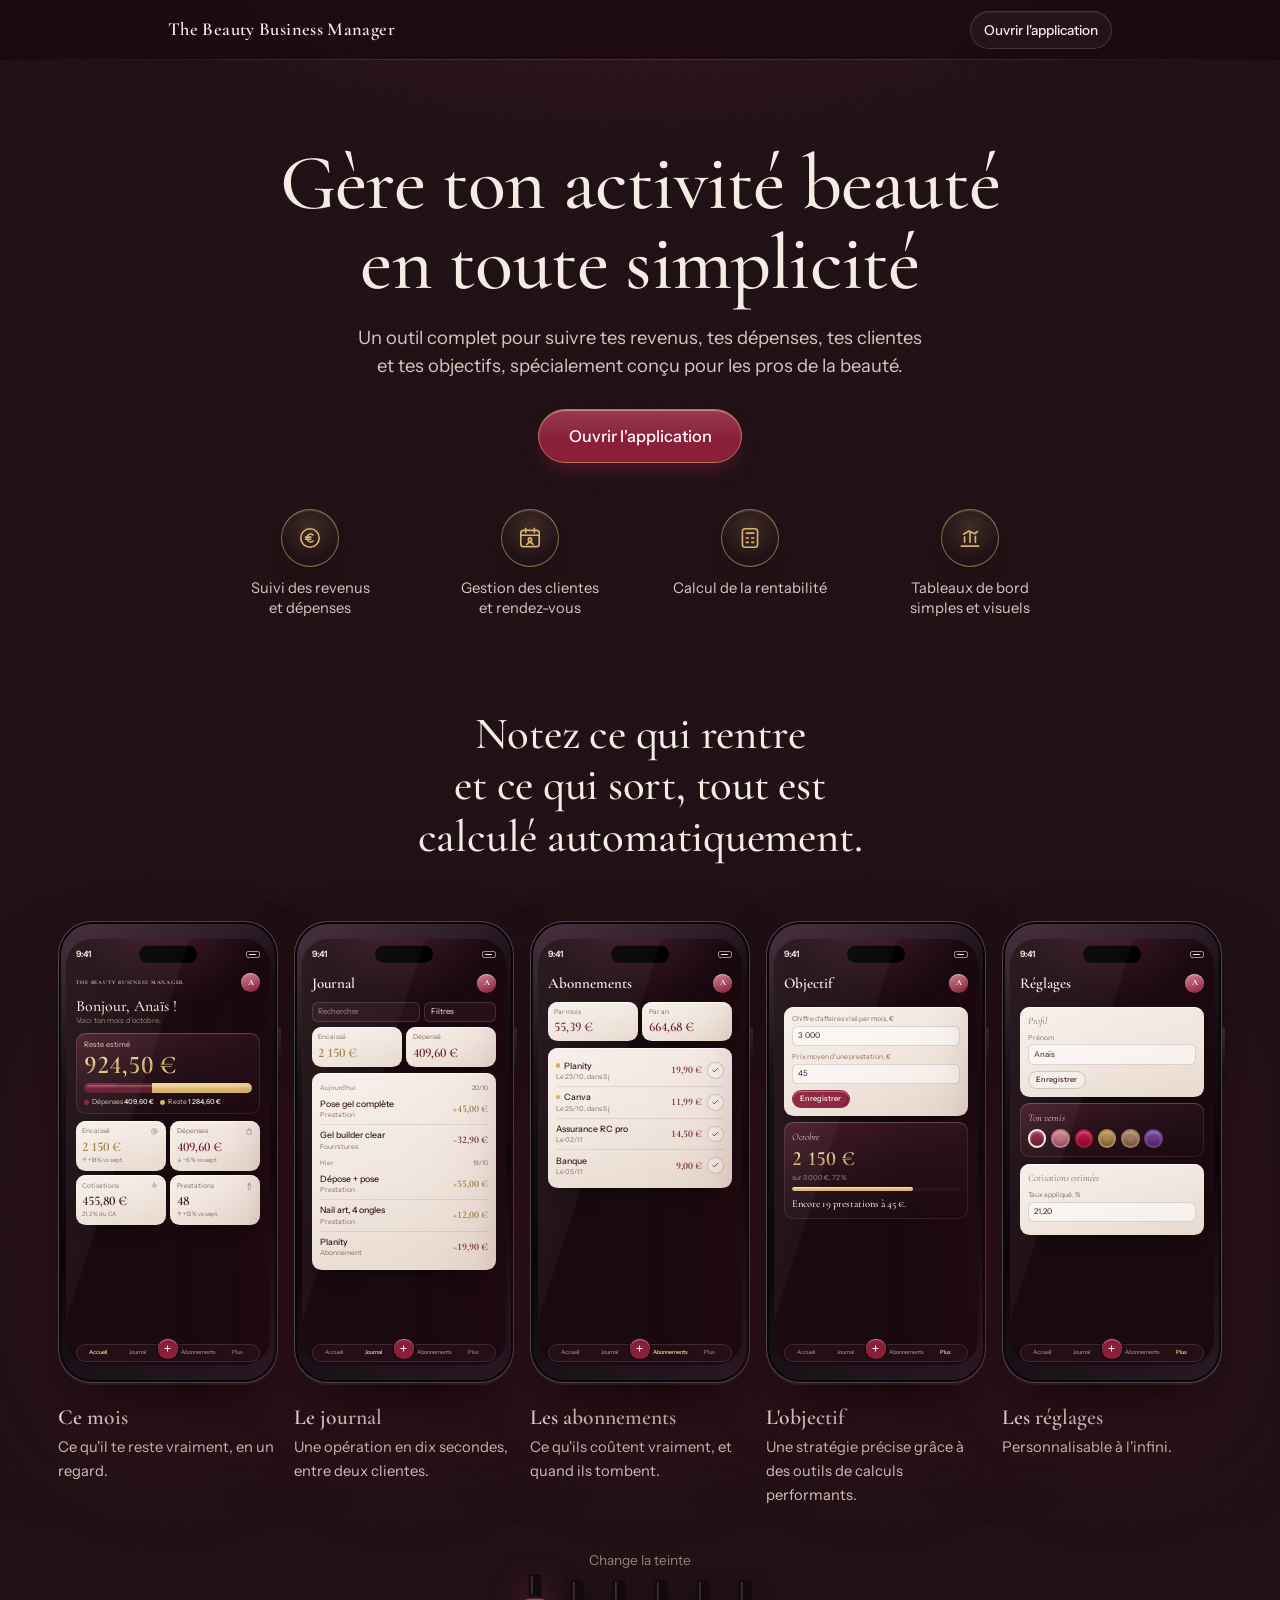
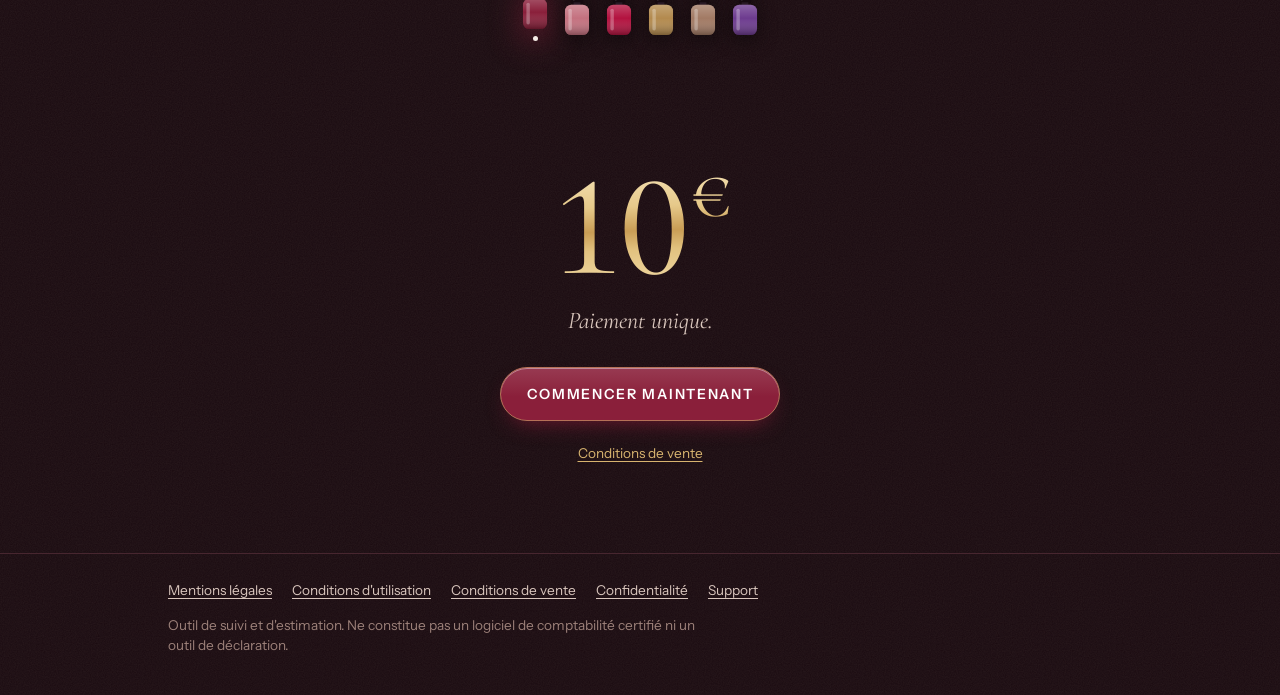
==== commit 552ec31d: "Retours cliente : DA bordeaux / or / beige, accueil refait, tutoiement Accueil : titre « Gère ton ac" ====
--- a/index.html
+++ b/index.html
@@ -3,10 +3,12 @@
 <head>
 <meta charset="utf-8">
 <meta name="viewport" content="width=device-width, initial-scale=1, viewport-fit=cover">
-<title>The Beauty Business Manager — ce qu'il vous reste vraiment à la fin du mois</title>
-<meta name="description" content="Pour les prothésistes ongulaires, techniciennes de cils et esthéticiennes indépendantes : encaissements, dépenses, cotisations estimées, objectif et abonnements, sur votre téléphone.">
-<meta name="theme-color" content="#160d14">
-<link rel="preconnect" href="https://fonts.googleapis.com"><link rel="preconnect" href="https://fonts.gstatic.com" crossorigin><link href="https://fonts.googleapis.com/css2?family=Fraunces:ital,opsz,wght,SOFT@0,9..144,300..600,0..100;1,9..144,300..600,0..100&family=Instrument+Sans:wght@400;500;600&display=swap" rel="stylesheet">
+<title>The Beauty Business Manager — gère ton activité beauté en toute simplicité</title>
+<meta name="description" content="Un outil complet pour suivre tes revenus, tes dépenses, tes clientes et tes objectifs, spécialement conçu pour les pros de la beauté.">
+<meta name="theme-color" content="#1a0a0f">
+<link rel="manifest" href="./manifest.webmanifest">
+<link rel="icon" href="./icons/icon-192.png" type="image/png">
+<link rel="preconnect" href="https://fonts.googleapis.com"><link rel="preconnect" href="https://fonts.gstatic.com" crossorigin><link href="https://fonts.googleapis.com/css2?family=Cormorant+Garamond:ital,wght@0,400;0,500;0,600;0,700;1,400;1,500&family=Instrument+Sans:wght@400;500;600&display=swap" rel="stylesheet">
 <link rel="stylesheet" href="./css/style.css">
 <link rel="stylesheet" href="./css/landing.css">
 </head>
@@ -15,6 +17,16 @@
   <linearGradient id="bottle-gloss" x1="0" y1="0" x2="0" y2="1">
     <stop offset="0" stop-color="#fff" stop-opacity=".22"/><stop offset=".45" stop-color="#fff" stop-opacity="0"/><stop offset="1" stop-color="#000" stop-opacity=".32"/>
   </linearGradient>
+  <symbol id="f-revenus" viewBox="0 0 24 24"><circle cx="12" cy="12" r="8.5"/><path d="M14.8 9.2A3.2 3.2 0 0 0 9.4 11v2a3.2 3.2 0 0 0 5.4 1.8M7.8 11.2h5M7.8 13.2h5"/></symbol>
+  <symbol id="f-clientes" viewBox="0 0 24 24"><rect x="3.5" y="5" width="17" height="15" rx="2.5"/><path d="M3.5 9.5h17M8 3v4M16 3v4"/><circle cx="12" cy="13.5" r="1.6"/><path d="M9 18c.6-1.3 1.6-2 3-2s2.4.7 3 2"/></symbol>
+  <symbol id="f-rentabilite" viewBox="0 0 24 24"><rect x="5" y="3.5" width="14" height="17" rx="2.5"/><path d="M8.5 7.5h7M8.5 12h2M13.5 12h2M8.5 16h2M13.5 16h2"/></symbol>
+  <symbol id="f-tableaux" viewBox="0 0 24 24"><path d="M4 19.5h16M7 16V11M12 16V7M17 16v-5.5"/><path d="M6 8.5l5-3 5.5 2.5 2.5-2"/></symbol>
+  <symbol id="s-plus" viewBox="0 0 24 24"><path d="M12 5v14M5 12h14"/></symbol>
+  <symbol id="s-check" viewBox="0 0 24 24"><path d="M5 12l4 4L19 6"/></symbol>
+  <symbol id="s-in" viewBox="0 0 24 24"><circle cx="12" cy="12" r="8"/><path d="M12 8v8M9.5 10.5h3.8a1.7 1.7 0 0 1 0 3.4H10"/></symbol>
+  <symbol id="s-out" viewBox="0 0 24 24"><path d="M6 9h12l-1 11H7zM9 9V7a3 3 0 0 1 6 0v2"/></symbol>
+  <symbol id="s-rest" viewBox="0 0 24 24"><path d="M12 3l1.8 5.2L19 10l-5.2 1.8L12 17l-1.8-5.2L5 10l5.2-1.8z"/></symbol>
+  <symbol id="s-bottle" viewBox="0 0 24 24"><path d="M10 3h4v4h-4zM10 7h4l1 3v9a2 2 0 0 1-2 2h-2a2 2 0 0 1-2-2v-9z"/></symbol>
 </defs></svg>
 
 <header class="app-header"><div class="container">
@@ -24,173 +36,143 @@
 
 <main>
   <section class="hero container">
-    <div class="hero-copy">
-      <h1>Ce qu'il vous reste vraiment à la fin du mois.</h1>
-      <p class="who">Pour les prothésistes ongulaires, techniciennes de cils et esthéticiennes à leur compte.</p>
-      <div class="hero-cta"><a class="btn btn-primary btn-lg" href="./app.html">Ouvrir l'application</a></div>
-      <div class="vernis" role="group" aria-label="Choisir votre vernis">
-        <span class="cap">Votre vernis</span>
-        <button class="bottle active" data-theme="rose" style="--c:#c4717f" title="Rose poudré" aria-label="Rose poudré"><svg viewBox="0 0 52 96" aria-hidden="true"><rect x="15" y="0" width="22" height="41" rx="5" fill="#15090f"/><rect x="19" y="3" width="3" height="33" rx="1.5" fill="#fff" opacity=".16"/><rect x="20" y="39" width="12" height="6" fill="#2a1a26"/><rect x="5" y="43" width="42" height="53" rx="11" style="fill:var(--c)"/><rect x="5" y="43" width="42" height="53" rx="11" fill="url(#bottle-gloss)"/><rect x="11" y="50" width="6" height="38" rx="3" fill="#fff" opacity=".28"/></svg><i></i></button>
+    <h1>Gère ton activité beauté en toute simplicité</h1>
+    <p class="who">Un outil complet pour suivre tes revenus, tes dépenses, tes clientes et tes objectifs, spécialement conçu pour les pros de la beauté.</p>
+    <a class="btn btn-primary btn-lg" href="./app.html">Ouvrir l'application</a>
+    <ul class="features">
+      <li><i><svg><use href="#f-revenus"/></svg></i><span>Suivi des revenus et dépenses</span></li>
+      <li><i><svg><use href="#f-clientes"/></svg></i><span>Gestion des clientes et rendez-vous</span></li>
+      <li><i><svg><use href="#f-rentabilite"/></svg></i><span>Calcul de la rentabilité</span></li>
+      <li><i><svg><use href="#f-tableaux"/></svg></i><span>Tableaux de bord simples et visuels</span></li>
+    </ul>
+  </section>
+
+  <section class="claim container">
+    <h2>Notez ce qui rentre et ce qui sort, tout est calculé automatiquement.</h2>
+  </section>
+
+  <section class="nuancier container" aria-label="Les écrans de l'application">
+    <div class="rail">
+      <figure>
+        <div class="phone"><div class="screen">
+          <div class="sb"><span>9:41</span><span class="island"></span><span class="ic"><b></b></span></div>
+          <div class="s-top"><span class="s-brand">The Beauty Business Manager</span><span class="s-avatar">A</span></div>
+          <div class="s-greet"><b>Bonjour, Anaïs !</b><small>Voici ton mois d'octobre.</small></div>
+          <div class="s-card dark">
+            <div class="s-lede">Reste estimé</div>
+            <div class="s-value foil" id="demo-value">0 €</div>
+            <div class="lacquer" id="demo-bar"><span class="seg-dep" style="width:0"></span><span class="seg-cot" style="width:0"></span><span class="seg-reste" style="width:0"></span></div>
+            <div class="s-legend"><span style="--c:var(--laque)">Dépenses <b>409,60 €</b></span><span style="--c:var(--or)">Reste <b>1 284,60 €</b></span></div>
+          </div>
+          <div class="s-kpis">
+            <div class="s-card s-kpi in"><div class="k">Encaissé <svg><use href="#s-in"/></svg></div><div class="v">2 150 €</div><div class="d">↑ +18 % vs sept.</div></div>
+            <div class="s-card s-kpi out"><div class="k">Dépenses <svg><use href="#s-out"/></svg></div><div class="v">409,60 €</div><div class="d">↓ −6 % vs sept.</div></div>
+            <div class="s-card s-kpi"><div class="k">Cotisations <svg><use href="#s-rest"/></svg></div><div class="v">455,80 €</div><div class="d">21,2 % du CA</div></div>
+            <div class="s-card s-kpi"><div class="k">Prestations <svg><use href="#s-bottle"/></svg></div><div class="v">48</div><div class="d">↑ +12 % vs sept.</div></div>
+          </div>
+          <nav class="s-tabs2"><span class="on">Accueil</span><span>Journal</span><span class="plus"><svg><use href="#s-plus"/></svg></span><span>Abonnements</span><span>Plus</span></nav>
+        </div></div>
+        <figcaption><b>Ce mois</b><span>Ce qu'il te reste vraiment, en un regard.</span></figcaption>
+      </figure>
+
+      <figure>
+        <div class="phone"><div class="screen">
+          <div class="sb"><span>9:41</span><span class="island"></span><span class="ic"><b></b></span></div>
+          <div class="s-top"><b class="s-title">Journal</b><span class="s-avatar">A</span></div>
+          <div class="s-filters"><div class="s-input ph">Rechercher</div><div class="s-input">Filtres</div></div>
+          <div class="s-kpis" style="margin-top:.6em"><div class="s-card s-kpi in"><div class="k">Encaissé</div><div class="v">2 150 €</div></div><div class="s-card s-kpi out"><div class="k">Dépensé</div><div class="v">409,60 €</div></div></div>
+          <div class="s-card">
+            <div class="s-day"><span>Aujourd'hui</span><span>20/10</span></div>
+            <div class="s-item"><div class="t"><b>Pose gel complète</b><small>Prestation</small></div><div class="a in">+45,00 €</div></div>
+            <div class="s-item"><div class="t"><b>Gel builder clear</b><small>Fournitures</small></div><div class="a out">−32,90 €</div></div>
+            <div class="s-day"><span>Hier</span><span>19/10</span></div>
+            <div class="s-item"><div class="t"><b>Dépose + pose</b><small>Prestation</small></div><div class="a in">+55,00 €</div></div>
+            <div class="s-item"><div class="t"><b>Nail art, 4 ongles</b><small>Prestation</small></div><div class="a in">+12,00 €</div></div>
+            <div class="s-item"><div class="t"><b>Planity</b><small>Abonnement</small></div><div class="a out">−19,90 €</div></div>
+          </div>
+          <nav class="s-tabs2"><span>Accueil</span><span class="on">Journal</span><span class="plus"><svg><use href="#s-plus"/></svg></span><span>Abonnements</span><span>Plus</span></nav>
+        </div></div>
+        <figcaption><b>Le journal</b><span>Une opération en dix secondes, entre deux clientes.</span></figcaption>
+      </figure>
+
+      <figure>
+        <div class="phone"><div class="screen">
+          <div class="sb"><span>9:41</span><span class="island"></span><span class="ic"><b></b></span></div>
+          <div class="s-top"><b class="s-title">Abonnements</b><span class="s-avatar">A</span></div>
+          <div class="s-kpis" style="margin-top:.2em"><div class="s-card s-kpi out"><div class="k">Par mois</div><div class="v">55,39 €</div></div><div class="s-card s-kpi out"><div class="k">Par an</div><div class="v">664,68 €</div></div></div>
+          <div class="s-card">
+            <div class="s-item due"><div class="t"><b>Planity</b><small>Le 23/10, dans 3 j</small></div><div class="a out">19,90 €</div><span class="ck"><svg><use href="#s-check"/></svg></span></div>
+            <div class="s-item due"><div class="t"><b>Canva</b><small>Le 25/10, dans 5 j</small></div><div class="a out">11,99 €</div><span class="ck"><svg><use href="#s-check"/></svg></span></div>
+            <div class="s-item"><div class="t"><b>Assurance RC pro</b><small>Le 02/11</small></div><div class="a out">14,50 €</div><span class="ck"><svg><use href="#s-check"/></svg></span></div>
+            <div class="s-item"><div class="t"><b>Banque</b><small>Le 05/11</small></div><div class="a out">9,00 €</div><span class="ck"><svg><use href="#s-check"/></svg></span></div>
+          </div>
+          <nav class="s-tabs2"><span>Accueil</span><span>Journal</span><span class="plus"><svg><use href="#s-plus"/></svg></span><span class="on">Abonnements</span><span>Plus</span></nav>
+        </div></div>
+        <figcaption><b>Les abonnements</b><span>Ce qu'ils coûtent vraiment, et quand ils tombent.</span></figcaption>
+      </figure>
+
+      <figure>
+        <div class="phone"><div class="screen">
+          <div class="sb"><span>9:41</span><span class="island"></span><span class="ic"><b></b></span></div>
+          <div class="s-top"><b class="s-title">Objectif</b><span class="s-avatar">A</span></div>
+          <div class="s-card">
+            <div class="s-field"><label>Chiffre d'affaires visé par mois, €</label><div class="s-input">3 000</div></div>
+            <div class="s-field"><label>Prix moyen d'une prestation, €</label><div class="s-input">45</div></div>
+            <span class="s-btn pri">Enregistrer</span>
+          </div>
+          <div class="s-card dark">
+            <div class="s-h3">Octobre</div>
+            <div class="s-value foil" style="font-size:2.3em">2 150 €</div>
+            <div class="s-note">sur 3 000 €, 72 %</div>
+            <div class="progress"><span style="width:72%"></span></div>
+            <div class="s-line">Encore 19 prestations à 45 €.</div>
+          </div>
+          <nav class="s-tabs2"><span>Accueil</span><span>Journal</span><span class="plus"><svg><use href="#s-plus"/></svg></span><span>Abonnements</span><span class="on">Plus</span></nav>
+        </div></div>
+        <figcaption><b>L'objectif</b><span>Une stratégie précise grâce à des outils de calculs performants.</span></figcaption>
+      </figure>
+
+      <figure>
+        <div class="phone"><div class="screen">
+          <div class="sb"><span>9:41</span><span class="island"></span><span class="ic"><b></b></span></div>
+          <div class="s-top"><b class="s-title">Réglages</b><span class="s-avatar">A</span></div>
+          <div class="s-card">
+            <div class="s-h3">Profil</div>
+            <div class="s-field"><label>Prénom</label><div class="s-input">Anaïs</div></div>
+            <span class="s-btn">Enregistrer</span>
+          </div>
+          <div class="s-card dark">
+            <div class="s-h3">Ton vernis</div>
+            <div class="s-swatches"><span class="s-sw on" style="--c:#8a1f3a"></span><span class="s-sw" style="--c:#c4717f"></span><span class="s-sw" style="--c:#b3123f"></span><span class="s-sw" style="--c:#b38a4e"></span><span class="s-sw" style="--c:#a27a64"></span><span class="s-sw" style="--c:#6d3b8f"></span></div>
+          </div>
+          <div class="s-card">
+            <div class="s-h3">Cotisations estimées</div>
+            <div class="s-field"><label>Taux appliqué, %</label><div class="s-input">21,20</div></div>
+          </div>
+          <nav class="s-tabs2"><span>Accueil</span><span>Journal</span><span class="plus"><svg><use href="#s-plus"/></svg></span><span>Abonnements</span><span class="on">Plus</span></nav>
+        </div></div>
+        <figcaption><b>Les réglages</b><span>Personnalisable à l'infini.</span></figcaption>
+      </figure>
+    </div>
+    <p class="hint">Faites défiler</p>
+
+    <div class="vernis" role="group" aria-label="Changer la teinte">
+      <span class="cap">Change la teinte</span>
+      <div class="bottles">
+        <button class="bottle active" data-theme="bordeaux" style="--c:#8a1f3a" title="Bordeaux" aria-label="Bordeaux"><svg viewBox="0 0 52 96" aria-hidden="true"><rect x="15" y="0" width="22" height="41" rx="5" fill="#15090f"/><rect x="19" y="3" width="3" height="33" rx="1.5" fill="#fff" opacity=".16"/><rect x="20" y="39" width="12" height="6" fill="#2a1a26"/><rect x="5" y="43" width="42" height="53" rx="11" style="fill:var(--c)"/><rect x="5" y="43" width="42" height="53" rx="11" fill="url(#bottle-gloss)"/><rect x="11" y="50" width="6" height="38" rx="3" fill="#fff" opacity=".28"/></svg><i></i></button>
+        <button class="bottle" data-theme="rose" style="--c:#c4717f" title="Rose poudré" aria-label="Rose poudré"><svg viewBox="0 0 52 96" aria-hidden="true"><rect x="15" y="0" width="22" height="41" rx="5" fill="#15090f"/><rect x="19" y="3" width="3" height="33" rx="1.5" fill="#fff" opacity=".16"/><rect x="20" y="39" width="12" height="6" fill="#2a1a26"/><rect x="5" y="43" width="42" height="53" rx="11" style="fill:var(--c)"/><rect x="5" y="43" width="42" height="53" rx="11" fill="url(#bottle-gloss)"/><rect x="11" y="50" width="6" height="38" rx="3" fill="#fff" opacity=".28"/></svg><i></i></button>
         <button class="bottle" data-theme="laque" style="--c:#b3123f" title="Rouge laque" aria-label="Rouge laque"><svg viewBox="0 0 52 96" aria-hidden="true"><rect x="15" y="0" width="22" height="41" rx="5" fill="#15090f"/><rect x="19" y="3" width="3" height="33" rx="1.5" fill="#fff" opacity=".16"/><rect x="20" y="39" width="12" height="6" fill="#2a1a26"/><rect x="5" y="43" width="42" height="53" rx="11" style="fill:var(--c)"/><rect x="5" y="43" width="42" height="53" rx="11" fill="url(#bottle-gloss)"/><rect x="11" y="50" width="6" height="38" rx="3" fill="#fff" opacity=".28"/></svg><i></i></button>
         <button class="bottle" data-theme="champagne" style="--c:#b38a4e" title="Champagne" aria-label="Champagne"><svg viewBox="0 0 52 96" aria-hidden="true"><rect x="15" y="0" width="22" height="41" rx="5" fill="#15090f"/><rect x="19" y="3" width="3" height="33" rx="1.5" fill="#fff" opacity=".16"/><rect x="20" y="39" width="12" height="6" fill="#2a1a26"/><rect x="5" y="43" width="42" height="53" rx="11" style="fill:var(--c)"/><rect x="5" y="43" width="42" height="53" rx="11" fill="url(#bottle-gloss)"/><rect x="11" y="50" width="6" height="38" rx="3" fill="#fff" opacity=".28"/></svg><i></i></button>
         <button class="bottle" data-theme="nude" style="--c:#a27a64" title="Nude" aria-label="Nude"><svg viewBox="0 0 52 96" aria-hidden="true"><rect x="15" y="0" width="22" height="41" rx="5" fill="#15090f"/><rect x="19" y="3" width="3" height="33" rx="1.5" fill="#fff" opacity=".16"/><rect x="20" y="39" width="12" height="6" fill="#2a1a26"/><rect x="5" y="43" width="42" height="53" rx="11" style="fill:var(--c)"/><rect x="5" y="43" width="42" height="53" rx="11" fill="url(#bottle-gloss)"/><rect x="11" y="50" width="6" height="38" rx="3" fill="#fff" opacity=".28"/></svg><i></i></button>
         <button class="bottle" data-theme="prune" style="--c:#6d3b8f" title="Prune" aria-label="Prune"><svg viewBox="0 0 52 96" aria-hidden="true"><rect x="15" y="0" width="22" height="41" rx="5" fill="#15090f"/><rect x="19" y="3" width="3" height="33" rx="1.5" fill="#fff" opacity=".16"/><rect x="20" y="39" width="12" height="6" fill="#2a1a26"/><rect x="5" y="43" width="42" height="53" rx="11" style="fill:var(--c)"/><rect x="5" y="43" width="42" height="53" rx="11" fill="url(#bottle-gloss)"/><rect x="11" y="50" width="6" height="38" rx="3" fill="#fff" opacity=".28"/></svg><i></i></button>
       </div>
     </div>
-
-    <div class="hero-visual" aria-label="Le tableau de bord du mois, dans l'application">
-      <svg class="stroke" viewBox="0 0 1200 420" aria-hidden="true">
-        <defs>
-          <linearGradient id="lq" x1="0" y1="0" x2="0" y2="1">
-            <stop offset="0" style="stop-color:var(--laque-2)"/>
-            <stop offset=".32" style="stop-color:var(--laque)"/>
-            <stop offset="1" style="stop-color:var(--laque-deep)"/>
-          </linearGradient>
-          <linearGradient id="lqd" x1="0" y1="0" x2="0" y2="1">
-            <stop offset="0" style="stop-color:var(--laque)"/>
-            <stop offset="1" style="stop-color:var(--laque-deep)"/>
-          </linearGradient>
-          <linearGradient id="gloss" x1="0" y1="0" x2="0" y2="1">
-            <stop offset="0" stop-color="#fff" stop-opacity=".55"/><stop offset="1" stop-color="#fff" stop-opacity="0"/>
-          </linearGradient>
-          <filter id="soft" x="-20%" y="-40%" width="140%" height="180%"><feGaussianBlur stdDeviation="5"/></filter>
-          <filter id="halo" x="-30%" y="-60%" width="160%" height="220%"><feGaussianBlur stdDeviation="34"/></filter>
-        </defs>
-        <path style="fill:var(--laque)" opacity=".7" filter="url(#halo)" d="M40 212C58 124 170 92 300 110 450 130 600 98 760 116 900 132 1040 106 1180 114 1150 150 1040 162 900 192 760 222 600 252 420 264 260 274 120 322 60 282 22 256 24 240 40 212Z"/>
-        <path fill="url(#lqd)" transform="rotate(16 559 258)" d="M548 258C544 290 534 316 538 352 542 382 580 382 582 352 584 322 568 292 570 258Z"/>
-        <path fill="url(#lqd)" transform="rotate(16 308 266)" d="M302 266C300 284 294 298 297 316 299 332 319 332 320 316 321 300 313 286 314 266Z"/>
-        <path fill="url(#lq)" d="M40 212C58 124 170 92 300 110 450 130 600 98 760 116 900 132 1040 106 1180 114 1150 150 1040 162 900 192 760 222 600 252 420 264 260 274 120 322 60 282 22 256 24 240 40 212Z"/>
-        <path fill="url(#gloss)" filter="url(#soft)" d="M110 170C200 130 320 126 440 141 520 150 600 136 700 130 640 150 540 166 440 160 330 153 210 160 130 184Z"/>
-        <path fill="url(#gloss)" filter="url(#soft)" opacity=".6" d="M800 134C880 124 980 122 1120 118 1040 134 930 142 806 146Z"/>
-      </svg>
-
-      <div class="phone"><div class="screen">
-        <div class="sb"><span>9:41</span><span class="island"></span><span class="ic"><b></b></span></div>
-        <div class="s-head"><b>Octobre</b><span class="s-chip">Ce mois</span></div>
-        <div class="s-lede">Reste estimé</div>
-        <div class="s-value foil" id="demo-value">0 €</div>
-        <div class="lacquer" id="demo-bar"><span class="seg-dep" style="width:0"></span><span class="seg-cot" style="width:0"></span><span class="seg-reste" style="width:0"></span></div>
-        <div class="s-legend">
-          <span style="--c:var(--laque)">Dépenses <b>409,60 €</b></span>
-          <span style="--c:color-mix(in srgb, var(--laque) 45%, var(--encre))">Cotisations <b>455,80 €</b></span>
-          <span style="--c:var(--or)">Reste <b>1 284,60 €</b></span>
-        </div>
-        <div class="s-bloc">
-          <div class="s-h3">Objectif d'octobre <a>Modifier</a></div>
-          <div class="progress"><span style="width:72%"></span></div>
-          <div class="s-row"><span>2 150 € sur 3 000 €</span><span class="muted">72 %</span></div>
-          <div class="s-line">Encore 19 poses à 45 €.</div>
-        </div>
-        <div class="s-bloc">
-          <div class="s-h3">Prélèvements cette semaine <a>Abonnements</a></div>
-          <div class="s-item due"><div class="t"><b>Planity</b><small>Dans 3 jours, le 23/10</small></div><div class="a out">19,90 €</div></div>
-          <div class="s-item due"><div class="t"><b>Canva</b><small>Dans 5 jours, le 25/10</small></div><div class="a out">11,99 €</div></div>
-        </div>
-        <div class="s-fab"><svg viewBox="0 0 24 24"><path d="M12 5v14M5 12h14"/></svg></div>
-        <nav class="s-tabs"><span class="on">Ce mois</span><span>Journal</span><span>Abonnements</span><span>Objectif</span><span>Réglages</span></nav>
-      </div></div>
-    </div>
-  </section>
-
-  <section class="claim container">
-    <h2>Noter ce qui rentre, noter ce qui sort. Le reste se calcule.</h2>
-  </section>
-
-  <section class="nuancier container" aria-label="Les écrans de l'application">
-    <div class="rail">
-      <figure data-theme="rose">
-        <div class="phone"><div class="screen">
-          <div class="sb"><span>9:41</span><span class="island"></span><span class="ic"><b></b></span></div>
-          <div class="s-head"><b>Journal</b><span class="s-btn pri">Ajouter</span></div>
-          <div class="s-filters"><div class="s-input">Tout <span class="car"></span></div><div class="s-input">Toutes <span class="car"></span></div></div>
-          <div class="s-input ph">Rechercher</div>
-          <div class="s-figures"><div class="s-fig in"><div class="k">Encaissé</div><div class="v">2 150 €</div></div><div class="s-fig out"><div class="k">Dépensé</div><div class="v">409,60 €</div></div></div>
-          <div class="s-item"><div class="t"><b>Pose gel complète</b><small>20/10, Prestation</small></div><div class="a in">+45,00 €</div></div>
-          <div class="s-item"><div class="t"><b>Gel builder clear</b><small>19/10, Fournitures</small></div><div class="a out">−32,90 €</div></div>
-          <div class="s-item"><div class="t"><b>Dépose + pose</b><small>18/10, Prestation</small></div><div class="a in">+55,00 €</div></div>
-          <div class="s-item"><div class="t"><b>Nail art, 4 ongles</b><small>18/10, Prestation</small></div><div class="a in">+12,00 €</div></div>
-          <div class="s-item"><div class="t"><b>Planity</b><small>17/10, Abonnement</small></div><div class="a out">−19,90 €</div></div>
-          <div class="s-item"><div class="t"><b>Remplissage</b><small>17/10, Prestation</small></div><div class="a in">+38,00 €</div></div>
-          <div class="s-fab"><svg viewBox="0 0 24 24"><path d="M12 5v14M5 12h14"/></svg></div>
-          <nav class="s-tabs"><span>Ce mois</span><span class="on">Journal</span><span>Abonnements</span><span>Objectif</span><span>Réglages</span></nav>
-        </div></div>
-        <figcaption><b>Le journal</b><span>Une opération en dix secondes, entre deux clientes.</span></figcaption>
-      </figure>
-
-      <figure data-theme="champagne">
-        <div class="phone"><div class="screen">
-          <div class="sb"><span>9:41</span><span class="island"></span><span class="ic"><b></b></span></div>
-          <div class="s-head"><b>Abonnements</b><span class="s-btn pri">Ajouter</span></div>
-          <div class="s-figures"><div class="s-fig out"><div class="k">Par mois</div><div class="v">55,39 €</div></div><div class="s-fig out"><div class="k">Par an</div><div class="v">664,68 €</div></div></div>
-          <div class="s-item due"><div class="t"><b>Planity</b><small>Chaque mois, le 23/10 (dans 3 j)</small></div><div class="a out">19,90 €</div><span class="ck"><svg viewBox="0 0 24 24"><path d="M5 12l4 4L19 6"/></svg></span></div>
-          <div class="s-item due"><div class="t"><b>Canva</b><small>Chaque mois, le 25/10 (dans 5 j)</small></div><div class="a out">11,99 €</div><span class="ck"><svg viewBox="0 0 24 24"><path d="M5 12l4 4L19 6"/></svg></span></div>
-          <div class="s-item"><div class="t"><b>Assurance RC pro</b><small>Chaque mois, le 02/11</small></div><div class="a out">14,50 €</div><span class="ck"><svg viewBox="0 0 24 24"><path d="M5 12l4 4L19 6"/></svg></span></div>
-          <div class="s-item"><div class="t"><b>Banque</b><small>Chaque mois, le 05/11</small></div><div class="a out">9,00 €</div><span class="ck"><svg viewBox="0 0 24 24"><path d="M5 12l4 4L19 6"/></svg></span></div>
-          <div class="s-item"><div class="t"><b>Site vitrine</b><small>Chaque année, le 14/02</small></div><div class="a out">96,00 €</div><span class="ck"><svg viewBox="0 0 24 24"><path d="M5 12l4 4L19 6"/></svg></span></div>
-          <div class="s-fab"><svg viewBox="0 0 24 24"><path d="M12 5v14M5 12h14"/></svg></div>
-          <nav class="s-tabs"><span>Ce mois</span><span>Journal</span><span class="on">Abonnements</span><span>Objectif</span><span>Réglages</span></nav>
-        </div></div>
-        <figcaption><b>Les abonnements</b><span>Ce qu'ils coûtent vraiment, et quand ils tombent.</span></figcaption>
-      </figure>
-
-      <figure data-theme="prune">
-        <div class="phone"><div class="screen">
-          <div class="sb"><span>9:41</span><span class="island"></span><span class="ic"><b></b></span></div>
-          <div class="s-head"><b>Objectif</b></div>
-          <div class="s-field"><label>Chiffre d'affaires visé par mois, €</label><div class="s-input">3 000</div></div>
-          <div class="s-field"><label>Prix moyen d'une prestation, €</label><div class="s-input">45</div></div>
-          <div class="s-actions"><span class="s-btn pri">Enregistrer</span></div>
-          <div class="s-bloc s-goal">
-            <div class="s-h3">Octobre</div>
-            <div class="s-value" style="color:var(--or-2)">2 150 €</div>
-            <div class="s-note">sur 3 000 €, 72 %</div>
-            <div class="progress"><span style="width:72%"></span></div>
-            <div class="s-line">Encore 19 prestations à 45 €.</div>
-          </div>
-          <div class="s-bloc">
-            <div class="s-h3">Six derniers mois</div>
-            <div class="s-bars">
-              <div class="s-bar"><div class="c"><i class="r" style="height:58%"></i><i class="e" style="height:22%"></i></div><small>mai</small></div>
-              <div class="s-bar"><div class="c"><i class="r" style="height:64%"></i><i class="e" style="height:18%"></i></div><small>juin</small></div>
-              <div class="s-bar"><div class="c"><i class="r" style="height:80%"></i><i class="e" style="height:30%"></i></div><small>juil.</small></div>
-              <div class="s-bar"><div class="c"><i class="r" style="height:46%"></i><i class="e" style="height:16%"></i></div><small>août</small></div>
-              <div class="s-bar"><div class="c"><i class="r" style="height:88%"></i><i class="e" style="height:26%"></i></div><small>sept.</small></div>
-              <div class="s-bar"><div class="c"><i class="r" style="height:70%"></i><i class="e" style="height:14%"></i></div><small>oct.</small></div>
-            </div>
-          </div>
-          <nav class="s-tabs"><span>Ce mois</span><span>Journal</span><span>Abonnements</span><span class="on">Objectif</span><span>Réglages</span></nav>
-        </div></div>
-        <figcaption><b>L'objectif</b><span>Un chiffre visé, un prix moyen : il reste 19 poses.</span></figcaption>
-      </figure>
-
-      <figure data-theme="nude">
-        <div class="phone"><div class="screen">
-          <div class="sb"><span>9:41</span><span class="island"></span><span class="ic"><b></b></span></div>
-          <div class="s-head"><b>Réglages</b></div>
-          <div class="s-h3">Votre vernis</div>
-          <div class="s-swatches"><span class="s-sw" style="--c:#b3123f"></span><span class="s-sw" style="--c:#c4717f"></span><span class="s-sw" style="--c:#b38a4e"></span><span class="s-sw on" style="--c:#a27a64"></span><span class="s-sw" style="--c:#6d3b8f"></span></div>
-          <div class="s-field"><label>Ou votre propre teinte</label><div class="s-input"><span style="display:inline-block;width:1.4em;height:1.4em;border-radius:.3em;background:#a27a64"></span><span style="flex:1;margin-left:.6em">#a27a64</span></div></div>
-          <div class="s-actions"><span class="s-btn">Appliquer</span></div>
-          <div class="s-bloc">
-            <div class="s-h3">Cotisations estimées</div>
-            <div class="s-field"><label>Taux appliqué au chiffre d'affaires, %</label><div class="s-input">21,20</div></div>
-          </div>
-          <div class="s-bloc">
-            <div class="s-h3">Vos données</div>
-            <div class="s-actions"><span class="s-btn">Exporter en CSV</span><span class="s-btn">Exporter en JSON</span><span class="s-btn">Importer</span></div>
-          </div>
-          <nav class="s-tabs"><span>Ce mois</span><span>Journal</span><span>Abonnements</span><span>Objectif</span><span class="on">Réglages</span></nav>
-        </div></div>
-        <figcaption><b>Votre vernis</b><span>Cinq teintes, ou la vôtre. Vos données restent à vous.</span></figcaption>
-      </figure>
-    </div>
-    <p class="hint">Faites défiler</p>
   </section>
 
   <section class="offer container">
     <div class="amount foil">10<small>€</small></div>
     <p class="once">Paiement unique.</p>
-    <a class="btn btn-primary btn-lg" href="./app.html">Ouvrir l'application</a>
+    <a class="btn btn-primary btn-lg btn-caps" href="./app.html">Commencer maintenant</a>
     <p class="fine"><a href="./legal/cgv.html">Conditions de vente</a></p>
   </section>
 </main>
--- a/css/style.css
+++ b/css/style.css
@@ -1,37 +1,39 @@
 /* THE BEAUTY BUSINESS MANAGER
-   Direction : le poudrier. Un écrin bordeaux sombre, des panneaux rose poudré, un accent rose gold
-   (le vernis, interchangeable), de l'or pour ce qui rentre. Signature : la barre laquée du mois. */
+   Direction artistique : bordeaux profond, noir, or, beige, blanc cassé. Un écrin bordeaux-noir,
+   des panneaux beige / blanc cassé, un accent bordeaux liseré d'or (le vernis, interchangeable),
+   de l'or pour ce qui rentre. Signature : la barre laquée du mois. */
 
 :root {
-  --velours: #1b0c12;      /* l'écrin */
-  --velours-2: #27121a;    /* panneaux sombres */
-  --velours-3: #34181f;
-  --encre: #3a1c26;
-  --filet: #46262f;
-  --nacre: #f7e9ec;
-  --nacre-2: #d9bfc5;
-  --sourdine: #9a7a85;
-  --poudre: #efdadc;       /* panneaux poudre */
-  --poudre-2: #e5c7cb;
-  --poudre-3: #d9b5ba;
-  --encre-poudre: #3b1b25; /* texte sur poudre */
-  --sourdine-poudre: #8a636d;
-  --or: #d9b574;
-  --or-2: #f1dba6;
-  --or-deep: #9a7a3a;
-  --laque: #c4717f;        /* vernis par défaut : rose poudré */
-  --laque-2: #ecb9c0;
-  --laque-text: #2a0f16;
+  --velours: #1a0a0f;      /* l'écrin : bordeaux profond, presque noir */
+  --velours-2: #27111a;    /* panneaux sombres */
+  --velours-3: #35171f;
+  --encre: #3b1b25;
+  --filet: #47262f;
+  --nacre: #f6ece6;        /* blanc cassé */
+  --nacre-2: #d9c6bd;      /* beige clair */
+  --sourdine: #9c8079;
+  --poudre: #f1e7df;       /* panneaux beige / blanc cassé */
+  --poudre-2: #e7d9ce;
+  --poudre-3: #d8c4b6;
+  --encre-poudre: #3a1620; /* texte bordeaux sur beige */
+  --sourdine-poudre: #8a6a66;
+  --or: #d8b46f;
+  --or-2: #f0d9a2;
+  --or-deep: #9a7736;
+  --laque: #8a1f3a;        /* vernis par défaut : bordeaux */
+  --laque-2: #d4879a;
+  --laque-text: #ffffff;
   --laque-deep: color-mix(in srgb, var(--laque) 58%, #1a0610);
   --alerte: #e3a64a;
   --focus: var(--or);
   --r: 18px;
   --liseré: rgba(247, 233, 236, .1);
-  --display: 'Fraunces', 'Iowan Old Style', Georgia, serif;
+  --display: 'Cormorant Garamond', 'Iowan Old Style', Georgia, serif;
   --ui: 'Instrument Sans', system-ui, -apple-system, 'Segoe UI', sans-serif;
   --side: 248px; --rail: 84px; --top: 64px;
   color-scheme: dark;
 }
+[data-theme="bordeaux"]  { --laque: #8a1f3a; --laque-2: #d4879a; --laque-text: #ffffff; }
 [data-theme="laque"]     { --laque: #b3123f; --laque-2: #e8457a; --laque-text: #ffffff; }
 [data-theme="rose"]      { --laque: #c4717f; --laque-2: #ecb9c0; --laque-text: #2a0f16; }
 [data-theme="champagne"] { --laque: #b38a4e; --laque-2: #e9c98c; --laque-text: #1d1308; }
@@ -39,9 +41,9 @@
 [data-theme="prune"]     { --laque: #6d3b8f; --laque-2: #b58ad8; --laque-text: #ffffff; }
 
 /* Changer de vernis se fait en fondu, sur toute la page */
-@property --laque { syntax: '<color>'; inherits: true; initial-value: #c4717f; }
-@property --laque-2 { syntax: '<color>'; inherits: true; initial-value: #ecb9c0; }
-@property --laque-text { syntax: '<color>'; inherits: true; initial-value: #2a0f16; }
+@property --laque { syntax: '<color>'; inherits: true; initial-value: #8a1f3a; }
+@property --laque-2 { syntax: '<color>'; inherits: true; initial-value: #d4879a; }
+@property --laque-text { syntax: '<color>'; inherits: true; initial-value: #ffffff; }
 html, [data-theme] { transition: --laque .7s ease, --laque-2 .7s ease, --laque-text .7s ease; }
 
 *, *::before, *::after { box-sizing: border-box; }
@@ -55,12 +57,13 @@
   min-height: 100dvh;
 }
 a { color: var(--or); text-underline-offset: 3px; }
-h1, h2, h3 { font-family: var(--display); font-weight: 500; margin: 0 0 .35em; line-height: 1.1; letter-spacing: -.01em; font-variation-settings: 'SOFT' 50, 'opsz' 72; }
-h1 { font-size: 2.4rem; } h2 { font-size: 1.7rem; } h3 { font-size: 1.25rem; font-style: italic; font-weight: 400; color: var(--nacre-2); }
+h1, h2, h3 { font-family: var(--display); font-weight: 600; margin: 0 0 .35em; line-height: 1.1; letter-spacing: -.005em; }
+h1 { font-size: 2.6rem; } h2 { font-size: 1.9rem; } h3 { font-size: 1.4rem; font-style: italic; font-weight: 500; color: var(--nacre-2); }
 p { margin: 0 0 1em; }
 .muted { color: var(--sourdine); }
 .small { font-size: .875rem; }
-.num { font-variant-numeric: tabular-nums; }
+.num { font-variant-numeric: lining-nums tabular-nums; }
+.v, .amount, .value, .figure .v, .kpi .v { font-variant-numeric: lining-nums tabular-nums; }
 .container { width: min(100%, 980px); margin: 0 auto; padding: 0 18px; }
 .hidden { display: none !important; }
 :focus-visible { outline: 2px solid var(--focus); outline-offset: 3px; }
@@ -83,7 +86,7 @@
   -webkit-tap-highlight-color: transparent;
 }
 .btn-primary {
-  background: linear-gradient(to bottom, color-mix(in srgb, var(--laque) 88%, white), var(--laque) 55%); color: var(--laque-text); border-color: color-mix(in srgb, var(--laque) 70%, black);
+  background: linear-gradient(to bottom, color-mix(in srgb, var(--laque) 88%, white), var(--laque) 55%); color: var(--laque-text); border-color: color-mix(in srgb, var(--or) 55%, var(--laque));
   box-shadow: inset 0 1px 0 rgba(255,255,255,.4), 0 10px 22px -10px color-mix(in srgb, var(--laque) 85%, black);
 }
 .btn-primary:hover { transform: translateY(-1px); box-shadow: inset 0 1px 0 rgba(255,255,255,.4), 0 14px 26px -10px color-mix(in srgb, var(--laque) 85%, black); }
@@ -105,7 +108,7 @@
   box-shadow: inset 0 1px 0 rgba(247,233,236,.08), 0 24px 50px -36px rgba(0,0,0,.9);
 }
 .card.poudre {
-  color: var(--encre-poudre); background: linear-gradient(165deg, #f4e3e5, var(--poudre) 50%, var(--poudre-2)); border-color: rgba(255,255,255,.5);
+  color: var(--encre-poudre); background: linear-gradient(165deg, #f8f1eb, var(--poudre) 50%, var(--poudre-2)); border-color: rgba(255,255,255,.5);
   box-shadow: inset 0 1px 0 rgba(255,255,255,.8), inset 0 -1px 0 rgba(59,27,37,.08), 0 24px 44px -34px rgba(0,0,0,.8);
 }
 .card.poudre h3, .card.poudre .muted, .card.poudre .sub, .card.poudre .k { color: var(--sourdine-poudre); }
@@ -131,7 +134,7 @@
 .card.poudre .segmented button.active { background: var(--encre-poudre); color: var(--poudre); }
 .card.poudre .legend { color: var(--sourdine-poudre); } .card.poudre .legend b { color: var(--encre-poudre); }
 .card-head { display: flex; align-items: baseline; justify-content: space-between; gap: 12px; margin: 0 0 12px; }
-.card-head h3 { margin: 0; font-size: 1.15rem; }
+.card-head h3 { margin: 0; font-size: 1.3rem; }
 .card-head .small { font-weight: 500; text-decoration: none; }
 .card + .card { margin-top: 14px; }
 .kpis .card + .card, .figures .card + .card, .grid .card + .card { margin-top: 0; }
@@ -143,14 +146,14 @@
 .kpi { padding: 14px 14px 12px; display: flex; flex-direction: column; gap: 8px; min-height: 108px; }
 .kpi .k { display: flex; align-items: center; justify-content: space-between; gap: 8px; font-size: .8rem; color: var(--sourdine-poudre); }
 .kpi .k svg { width: 20px; height: 20px; opacity: .8; }
-.kpi .v { font-family: var(--display); font-size: clamp(1.35rem, 5.4vw, 1.9rem); line-height: 1.05; letter-spacing: -.01em; font-variant-numeric: tabular-nums; font-variation-settings: 'opsz' 48; margin-top: auto; }
+.kpi .v { font-family: var(--display); font-weight: 600; font-size: clamp(1.5rem, 5.8vw, 2.1rem); line-height: 1.05; letter-spacing: -.005em; margin-top: auto; }
 .kpi .d { font-size: .76rem; color: var(--sourdine-poudre); display: flex; align-items: center; gap: 4px; }
 .kpi .d b { color: var(--encre-poudre); font-weight: 500; }
 .kpi .d.up b::before { content: '↑ '; } .kpi .d.down b::before { content: '↓ '; }
 .kpi.main .v { color: var(--or-deep); }
 .kpi.out .v { color: color-mix(in srgb, var(--laque) 70%, var(--encre-poudre)); }
 .greet { margin: 4px 0 16px; }
-.greet h2 { font-size: clamp(1.7rem, 6vw, 2.2rem); font-weight: 400; margin: 0; font-variation-settings: 'SOFT' 100, 'opsz' 96; }
+.greet h2 { font-size: clamp(1.9rem, 6.4vw, 2.5rem); font-weight: 500; margin: 0; }
 .greet p { margin: 2px 0 0; color: var(--sourdine); }
 .greet-row { display: flex; align-items: flex-end; justify-content: space-between; gap: 12px; flex-wrap: wrap; }
 .period-select { width: auto; min-height: 40px; padding: .35em 2.2em .35em .9em; font-size: .9rem; border-radius: 999px; }
@@ -163,7 +166,7 @@
 .ecrin::before { content: ''; position: absolute; inset: 0; pointer-events: none; background: linear-gradient(112deg, rgba(255,255,255,.05) 0%, rgba(255,255,255,.025) 30%, transparent 30.4%); }
 .ecrin .hero-figure { padding: 0; }
 .hero-figure .lede { color: var(--nacre-2); font-size: .95rem; margin: 0; }
-.hero-figure .value { font-family: var(--display); font-size: clamp(2.8rem, 11vw, 4.4rem); line-height: 1; font-weight: 400; letter-spacing: -.02em; font-variation-settings: 'SOFT' 100, 'opsz' 144; font-variant-numeric: tabular-nums; margin: .05em 0 .14em; }
+.hero-figure .value { font-family: var(--display); font-size: clamp(3rem, 11.5vw, 4.8rem); line-height: 1; font-weight: 600; letter-spacing: -.01em; margin: .05em 0 .14em; }
 .lacquer { height: 24px; border-radius: 12px; background: var(--encre); display: flex; overflow: hidden;
   box-shadow: inset 0 2px 6px rgba(0,0,0,.6), inset 0 0 0 1px rgba(0,0,0,.35); position: relative; }
 .lacquer::after { content: ''; position: absolute; inset: 2px 3px auto 3px; height: 8px; border-radius: 6px; background: linear-gradient(to bottom, rgba(255,255,255,.3), rgba(255,255,255,0)); pointer-events: none; }
@@ -189,7 +192,7 @@
 .donut { width: 128px; height: 128px; display: block; }
 .donut .track { fill: none; stroke: var(--encre); stroke-width: 14; }
 .donut .arc { fill: none; stroke-width: 14; stroke-linecap: butt; transition: stroke-dasharray .9s cubic-bezier(.2,.8,.2,1); }
-.donut .center { font-family: var(--display); font-size: 17px; fill: var(--nacre); text-anchor: middle; }
+.donut .center { font-family: var(--display); font-weight: 600; font-size: 19px; fill: var(--nacre); text-anchor: middle; }
 .donut .center-k { font-family: var(--ui); font-size: 9px; fill: var(--sourdine); text-anchor: middle; }
 .donut-legend { display: flex; flex-direction: column; gap: 7px; font-size: .85rem; }
 .donut-legend div { display: grid; grid-template-columns: 12px 1fr auto; gap: 10px; align-items: center; color: var(--nacre-2); }
@@ -201,7 +204,7 @@
 .figures { display: grid; grid-template-columns: 1fr 1fr; gap: 12px; margin: 0 0 14px; }
 .figure { padding: 14px; }
 .figure .k { color: var(--sourdine-poudre); font-size: .8rem; }
-.figure .v { font-family: var(--display); font-size: 1.6rem; font-variant-numeric: tabular-nums; line-height: 1.15; font-variation-settings: 'opsz' 48; }
+.figure .v { font-family: var(--display); font-weight: 600; font-size: 1.8rem; line-height: 1.15; }
 .figure.in .v { color: var(--or-deep); }
 .figure.out .v { color: color-mix(in srgb, var(--laque) 70%, var(--encre-poudre)); }
 
@@ -228,11 +231,11 @@
 .error { color: var(--laque-2); font-size: .9rem; margin: 8px 0; min-height: 1.2em; }
 .success { color: var(--or); font-size: .9rem; margin: 8px 0; }
 .help { font-size: .8rem; color: var(--sourdine); margin-top: 4px; }
-.amount-field input { font-family: var(--display); font-size: 1.6rem; min-height: 56px; padding: .3em .7em; font-variation-settings: 'opsz' 48; }
+.amount-field input { font-family: var(--display); font-weight: 600; font-size: 1.8rem; min-height: 56px; padding: .3em .7em; font-variant-numeric: lining-nums; }
 .chips { display: flex; gap: 8px; overflow-x: auto; scrollbar-width: none; margin: 0 -18px 14px; padding: 2px 18px; -webkit-overflow-scrolling: touch; }
 .chips::-webkit-scrollbar { display: none; }
 .chip { flex: 0 0 auto; display: inline-flex; align-items: center; gap: 8px; border: 1px solid rgba(247,233,236,.16); background: rgba(247,233,236,.05); border-radius: 999px; padding: 8px 12px; font: 500 .85rem var(--ui); color: var(--nacre); cursor: pointer; min-height: 40px; }
-.chip b { font-family: var(--display); font-weight: 500; color: var(--or-2); font-variant-numeric: tabular-nums; }
+.chip b { font-family: var(--display); font-weight: 600; font-size: 1.1em; color: var(--or-2); font-variant-numeric: lining-nums tabular-nums; }
 .chip.out b { color: var(--laque-2); }
 .chip:hover { border-color: var(--or); }
 .chips-k { font-size: .8rem; color: var(--sourdine); margin: 0 0 6px; }
@@ -250,7 +253,7 @@
 .item .main { flex: 1; min-width: 0; }
 .item .title { font-weight: 500; overflow: hidden; text-overflow: ellipsis; white-space: nowrap; }
 .item .sub { font-size: .82rem; color: var(--sourdine); }
-.item .amount { font-family: var(--display); font-size: 1.2rem; white-space: nowrap; font-variant-numeric: tabular-nums; font-variation-settings: 'opsz' 48; }
+.item .amount { font-family: var(--display); font-weight: 600; font-size: 1.35rem; white-space: nowrap; }
 .item .amount.income { color: var(--or-2); } .item .amount.expense { color: var(--laque-2); }
 .item.due-soon .title::before { content: ''; display: inline-block; width: 7px; height: 7px; border-radius: 50%; background: var(--alerte); margin-right: 8px; vertical-align: 2px; box-shadow: 0 0 8px var(--alerte); }
 .day-head { font-size: .78rem; color: var(--sourdine-poudre); letter-spacing: .02em; padding: 14px 0 4px; display: flex; justify-content: space-between; }
@@ -260,7 +263,7 @@
 .tag.ok { color: var(--or); border-color: var(--or); }
 .tag.off { opacity: .6; }
 .empty { padding: 26px 0; color: var(--sourdine); }
-.empty strong { display: block; color: var(--nacre-2); font-family: var(--display); font-weight: 400; font-style: italic; font-size: 1.25rem; margin-bottom: 4px; }
+.empty strong { display: block; color: var(--nacre-2); font-family: var(--display); font-weight: 500; font-style: italic; font-size: 1.4rem; margin-bottom: 4px; }
 .actions { display: flex; gap: 6px; flex-wrap: wrap; }
 .icon-btn { background: rgba(247,233,236,.03); border: 1px solid rgba(247,233,236,.13); color: var(--nacre-2); border-radius: 50%; width: 40px; height: 40px; cursor: pointer; font-size: .95rem; display: inline-grid; place-items: center; transition: border-color .15s, color .15s, background-color .15s; flex: 0 0 auto; }
 .icon-btn:hover { border-color: var(--or); color: var(--or); background: color-mix(in srgb, var(--or) 10%, transparent); }
@@ -276,13 +279,13 @@
 .side { display: none; }
 .top { position: sticky; top: 0; z-index: 10; display: flex; align-items: center; gap: 12px; height: calc(var(--top) + env(safe-area-inset-top)); padding: env(safe-area-inset-top) 18px 0; background: color-mix(in srgb, var(--velours) 82%, transparent); backdrop-filter: blur(14px); -webkit-backdrop-filter: blur(14px); }
 .top::after { content: ''; position: absolute; left: 0; right: 0; bottom: 0; height: 1px; background: linear-gradient(90deg, transparent, rgba(247,233,236,.16) 30%, rgba(247,233,236,.16) 70%, transparent); }
-.top-brand { font-family: var(--display); font-weight: 600; font-size: .68rem; letter-spacing: .14em; text-transform: uppercase; color: var(--nacre-2); text-decoration: none; white-space: nowrap; }
-.top-title { flex: 1; min-width: 0; margin: 0; font-size: 1.35rem; font-weight: 500; white-space: nowrap; overflow: hidden; text-overflow: ellipsis; font-variation-settings: 'SOFT' 50, 'opsz' 48; }
+.top-brand { font-family: var(--display); font-weight: 700; font-size: .74rem; letter-spacing: .14em; text-transform: uppercase; color: var(--nacre-2); text-decoration: none; white-space: nowrap; }
+.top-title { flex: 1; min-width: 0; margin: 0; font-size: 1.55rem; font-weight: 600; white-space: nowrap; overflow: hidden; text-overflow: ellipsis; }
 /* Sur mobile : la marque sur le tableau de bord, le titre de page ailleurs */
 .top-brand { flex: 1; }
 body[data-route="/app"] .top-title { display: none; }
 body:not([data-route="/app"]) .top-brand { display: none; }
-.avatar { flex: 0 0 auto; width: 38px; height: 38px; border-radius: 50%; display: grid; place-items: center; text-decoration: none; font-family: var(--display); font-weight: 500; font-size: 1rem; color: var(--laque-text); background: linear-gradient(160deg, var(--laque-2), var(--laque)); box-shadow: inset 0 1px 0 rgba(255,255,255,.45), 0 6px 14px -6px rgba(0,0,0,.8); }
+.avatar { flex: 0 0 auto; width: 38px; height: 38px; border-radius: 50%; display: grid; place-items: center; text-decoration: none; font-family: var(--display); font-weight: 700; font-size: 1.15rem; color: var(--laque-text); background: linear-gradient(160deg, var(--laque-2), var(--laque)); box-shadow: inset 0 1px 0 rgba(255,255,255,.45), 0 6px 14px -6px rgba(0,0,0,.8); }
 .app-main { padding: 16px 18px calc(96px + env(safe-area-inset-bottom)); width: min(100%, 1120px); margin: 0 auto; }
 .tabbar {
   position: fixed; left: 10px; right: 10px; bottom: calc(10px + env(safe-area-inset-bottom)); z-index: 10; display: flex; align-items: center; padding: 6px 6px; border-radius: 28px;
@@ -292,7 +295,7 @@
 .tabbar a, .tabbar .tab-more { flex: 1; min-width: 0; display: flex; flex-direction: column; align-items: center; gap: 3px; padding: 7px 2px 6px; border-radius: 18px; color: var(--sourdine); text-decoration: none; font: 500 .66rem var(--ui); letter-spacing: -.005em; white-space: nowrap; background: none; border: 0; cursor: pointer; transition: color .18s, background-color .18s; -webkit-tap-highlight-color: transparent; }
 .tabbar a.active { color: var(--or-2); }
 .tabbar a.active svg { filter: drop-shadow(0 0 6px color-mix(in srgb, var(--or) 55%, transparent)); }
-.tabbar .tab-add { flex: 0 0 auto; width: 58px; height: 58px; margin: -16px 4px 0; border-radius: 50%; border: 1px solid color-mix(in srgb, var(--laque) 70%, black); background: linear-gradient(to bottom, color-mix(in srgb, var(--laque) 85%, white), var(--laque) 55%); color: var(--laque-text); display: grid; place-items: center; cursor: pointer; box-shadow: inset 0 1px 0 rgba(255,255,255,.45), 0 12px 24px -8px color-mix(in srgb, var(--laque) 80%, black), 0 0 0 5px var(--velours); transition: transform .15s; -webkit-tap-highlight-color: transparent; }
+.tabbar .tab-add { flex: 0 0 auto; width: 58px; height: 58px; margin: -16px 4px 0; border-radius: 50%; border: 1px solid color-mix(in srgb, var(--or) 55%, var(--laque)); background: linear-gradient(to bottom, color-mix(in srgb, var(--laque) 85%, white), var(--laque) 55%); color: var(--laque-text); display: grid; place-items: center; cursor: pointer; box-shadow: inset 0 1px 0 rgba(255,255,255,.45), 0 12px 24px -8px color-mix(in srgb, var(--laque) 80%, black), 0 0 0 5px var(--velours); transition: transform .15s; -webkit-tap-highlight-color: transparent; }
 .tabbar .tab-add svg { width: 26px; height: 26px; stroke-width: 2.2; }
 .tabbar .tab-add:active { transform: scale(.94); }
 .fab { display: none; }
@@ -313,7 +316,7 @@
 }
 @keyframes sheet-up { from { transform: translateY(40px); opacity: .4; } }
 .modal .sheet::before { content: ''; position: absolute; top: 9px; left: 50%; transform: translateX(-50%); width: 40px; height: 4px; border-radius: 2px; background: rgba(247,233,236,.18); }
-.modal .sheet h3 { font-style: normal; color: var(--nacre); font-size: 1.5rem; margin-bottom: 16px; font-weight: 500; }
+.modal .sheet h3 { font-style: normal; color: var(--nacre); font-size: 1.75rem; margin-bottom: 16px; font-weight: 600; }
 .toast { position: fixed; left: 50%; transform: translateX(-50%); bottom: calc(96px + env(safe-area-inset-bottom)); background: var(--nacre); color: var(--velours); padding: 10px 18px; border-radius: 999px; z-index: 60; font-size: .9rem; font-weight: 500; box-shadow: 0 16px 30px -12px rgba(0,0,0,.8); }
 
 /* Pages simples */
@@ -321,12 +324,12 @@
 .app-header::after { content: ''; position: absolute; left: 0; right: 0; bottom: 0; height: 1px; background: linear-gradient(90deg, transparent, rgba(247,233,236,.16) 30%, rgba(247,233,236,.16) 70%, transparent); }
 .app-header { padding-top: env(safe-area-inset-top); }
 .app-header .container { display: flex; align-items: center; justify-content: space-between; height: 60px; gap: 10px; }
-.brand { white-space: nowrap; font-family: var(--display); font-size: 1rem; font-weight: 500; letter-spacing: .02em; text-decoration: none; color: var(--nacre); font-variation-settings: 'SOFT' 100; }
+.brand { white-space: nowrap; font-family: var(--display); font-size: 1.15rem; font-weight: 600; letter-spacing: .02em; text-decoration: none; color: var(--nacre); }
 .auth-wrap { min-height: 100dvh; display: flex; align-items: center; justify-content: center; padding: 20px 18px; }
 .auth-card { width: 100%; max-width: 400px; }
 .legal { max-width: 720px; margin: 0 auto; padding: 44px 18px 90px; color: var(--nacre-2); line-height: 1.65; }
-.legal h1 { font-size: clamp(2.3rem, 7vw, 3.6rem); font-weight: 300; font-style: italic; color: var(--nacre); margin: 0 0 .5em; letter-spacing: -.015em; font-variation-settings: 'SOFT' 100, 'opsz' 144; text-wrap: balance; }
-.legal h2 { margin: 2.2em 0 .5em; padding-top: 1em; border-top: 1px solid var(--filet); font-size: 1.35rem; color: var(--nacre); font-style: normal; }
+.legal h1 { font-size: clamp(2.5rem, 7vw, 3.8rem); font-weight: 500; font-style: italic; color: var(--nacre); margin: 0 0 .5em; letter-spacing: -.01em; text-wrap: balance; }
+.legal h2 { margin: 2.2em 0 .5em; padding-top: 1em; border-top: 1px solid var(--filet); font-size: 1.5rem; color: var(--nacre); font-style: normal; }
 .legal h2 + p, .legal h1 + p { margin-top: 0; }
 .legal p { max-width: 68ch; }
 .legal strong { color: var(--nacre); font-weight: 500; }
@@ -334,7 +337,7 @@
 .panel { background: linear-gradient(165deg, var(--velours-3), var(--velours-2)); border: 1px solid var(--liseré); border-radius: var(--r); padding: 20px; box-shadow: inset 0 1px 0 rgba(247,233,236,.08), 0 24px 50px -36px rgba(0,0,0,.9); }
 .notice { border-left: 2px solid var(--or); padding: 10px 16px; color: var(--nacre-2); font-size: .9rem; background: color-mix(in srgb, var(--or) 7%, var(--velours-2)); border-radius: 0 12px 12px 0; }
 details { border-top: 1px solid var(--filet); padding: 12px 0; }
-summary { cursor: pointer; font-family: var(--display); font-size: 1.1rem; font-weight: 500; }
+summary { cursor: pointer; font-family: var(--display); font-size: 1.25rem; font-weight: 600; }
 details p { margin: 8px 0 0; color: var(--nacre-2); max-width: 60ch; }
 .footer { border-top: 1px solid var(--filet); padding: 24px 0 36px; color: var(--sourdine); font-size: .85rem; }
 .footer a { color: var(--nacre-2); }
@@ -363,7 +366,7 @@
 @media (min-width: 760px) {
   .shell { grid-template-columns: var(--rail) minmax(0, 1fr); }
   .side { display: flex; flex-direction: column; position: sticky; top: 0; height: 100dvh; padding: calc(18px + env(safe-area-inset-top)) 10px calc(16px + env(safe-area-inset-bottom)); gap: 10px; background: color-mix(in srgb, var(--velours-2) 70%, var(--velours)); border-right: 1px solid var(--liseré); }
-  .logo { display: flex; flex-direction: column; gap: 1px; text-decoration: none; color: var(--nacre); font-family: var(--display); font-weight: 600; font-size: .62rem; letter-spacing: .14em; text-transform: uppercase; text-align: center; padding: 6px 0 14px; position: relative; }
+  .logo { display: flex; flex-direction: column; gap: 1px; text-decoration: none; color: var(--nacre); font-family: var(--display); font-weight: 700; font-size: .68rem; letter-spacing: .14em; text-transform: uppercase; text-align: center; padding: 6px 0 14px; position: relative; }
   .logo::after { content: ''; display: block; width: 28px; height: 1px; margin: 10px auto 0; background: linear-gradient(90deg, transparent, var(--or), transparent); }
   .side-nav { display: flex; flex-direction: column; gap: 4px; }
   .side-nav a, .side-foot a { display: flex; flex-direction: column; align-items: center; gap: 4px; padding: 10px 4px; border-radius: 14px; color: var(--sourdine); text-decoration: none; font: 500 .66rem var(--ui); transition: color .18s, background-color .18s; }
@@ -384,7 +387,7 @@
 @media (min-width: 1100px) {
   .shell { grid-template-columns: var(--side) minmax(0, 1fr); }
   .side { padding: 22px 16px calc(20px + env(safe-area-inset-bottom)); }
-  .logo { font-size: .72rem; text-align: left; align-items: flex-start; padding: 6px 8px 16px; }
+  .logo { font-size: .8rem; text-align: left; align-items: flex-start; padding: 6px 8px 16px; }
   .logo::after { margin: 12px 0 0; }
   .side-nav a, .side-foot a { flex-direction: row; gap: 12px; padding: 11px 14px; font-size: .95rem; }
   .side-nav a .l { display: inline; } .side-nav a .s { display: none; }
--- a/css/landing.css
+++ b/css/landing.css
@@ -1,13 +1,8 @@
-/* PAGE DE VENTE — l'écrin, montré plutôt que raconté.
-   Un coup de pinceau laqué, le téléphone avec le vrai tableau de bord, un nuancier d'écrans,
-   et le choix du vernis qui relaque toute la page. */
+/* PAGE D'ACCUEIL — montré plutôt que raconté.
+   Un titre, quatre promesses, un nuancier d'écrans et le choix de la teinte qui les relaque. */
 
-/* ---------- Héros ---------- */
 main { overflow-x: clip; }
-.hero {
-  display: grid; gap: 28px; align-items: center;
-  padding-block: 26px 10px;
-}
+
 /* En-tête : le bouton se raccourcit sur petit écran */
 .app-header .brand { min-width: 0; }
 .app-header .btn .short { display: none; }
@@ -16,24 +11,50 @@
   .app-header .btn .full { display: none; }
   .app-header .btn .short { display: inline; }
 }
-.hero-copy h1 {
-  font-size: clamp(2.7rem, 11vw, 5.6rem); font-weight: 300; font-style: italic;
-  line-height: .96; letter-spacing: -.018em; max-width: 12ch; margin: 0; text-wrap: balance;
-  font-variation-settings: 'SOFT' 100, 'opsz' 144;
-  text-shadow: 0 1px 0 rgba(255,255,255,.04);
+
+/* ---------- Héros ---------- */
+.hero { text-align: center; padding-block: 56px 24px; display: grid; justify-items: center; }
+.hero h1 {
+  font-size: clamp(2.5rem, 8.5vw, 4.9rem); font-weight: 500; line-height: 1.02; letter-spacing: -.01em; max-width: 24ch; margin: 0; text-wrap: balance;
 }
-.hero-copy .who { color: var(--nacre-2); font-size: 1.02rem; max-width: 32ch; margin: 20px 0 26px; line-height: 1.5; }
-.hero-cta { display: flex; align-items: center; gap: 16px 22px; flex-wrap: wrap; }
-.btn-lg { padding: .9em 1.7em; font-size: 1.02rem; min-height: 52px; }
+.hero .who { color: var(--nacre-2); font-size: clamp(1rem, 2.4vw, 1.15rem); max-width: 52ch; margin: 20px 0 28px; line-height: 1.55; text-wrap: balance; }
+.btn-lg { padding: .9em 1.8em; font-size: 1.02rem; min-height: 54px; }
+.btn-caps { text-transform: uppercase; letter-spacing: .12em; font-weight: 600; font-size: .88rem; }
 
-/* Les cinq flacons : cliquer relaque la page */
-.vernis { display: flex; align-items: flex-end; gap: 6px; margin-top: 36px; }
-.vernis .cap { font-size: .8rem; color: var(--sourdine); margin-right: 10px; align-self: center; }
+/* Quatre promesses */
+.features { list-style: none; padding: 0; margin: 46px 0 0; display: grid; grid-template-columns: 1fr 1fr; gap: 26px 14px; width: min(100%, 860px); }
+.features li { display: flex; flex-direction: column; align-items: center; text-align: center; gap: 12px; font-size: .92rem; color: var(--nacre-2); line-height: 1.35; text-wrap: balance; }
+.features i { width: 58px; height: 58px; border-radius: 50%; display: grid; place-items: center; color: var(--or);
+  border: 1px solid color-mix(in srgb, var(--or) 55%, transparent); background: radial-gradient(circle at 50% 30%, color-mix(in srgb, var(--or) 16%, transparent), transparent 70%);
+  box-shadow: inset 0 1px 0 rgba(255,255,255,.12), 0 14px 24px -18px rgba(0,0,0,.9); }
+.features svg { width: 26px; height: 26px; stroke: currentColor; fill: none; stroke-width: 1.5; stroke-linecap: round; stroke-linejoin: round; }
+
+/* ---------- Une phrase ---------- */
+.claim { padding-block: 60px 8px; text-align: center; display: grid; justify-items: center; }
+.claim h2 { font-size: clamp(1.7rem, 4.6vw, 2.8rem); font-weight: 500; line-height: 1.15; max-width: 26ch; margin: 0; text-wrap: balance; }
+
+/* ---------- Nuancier ---------- */
+.nuancier { padding-block: 22px 10px; }
+.nuancier .rail {
+  display: flex; gap: 22px; overflow-x: auto; scroll-snap-type: x mandatory; scrollbar-width: none;
+  padding: 24px 18px 30px; margin: 0 -18px; -webkit-overflow-scrolling: touch;
+}
+.nuancier .rail::-webkit-scrollbar { display: none; }
+.nuancier figure { flex: 0 0 auto; margin: 0; scroll-snap-align: center; width: 236px; }
+.nuancier figcaption { margin-top: 18px; }
+.nuancier figcaption b { display: block; font-family: var(--display); font-weight: 600; font-size: 1.35rem; }
+.nuancier figcaption span { color: var(--nacre-2); font-size: .92rem; }
+.nuancier .hint { color: var(--sourdine); font-size: .8rem; text-align: center; margin: -10px 0 0; }
+
+/* Les flacons : cliquer relaque les exemples (et la page) */
+.vernis { display: flex; flex-direction: column; align-items: center; gap: 4px; margin-top: 28px; }
+.vernis .cap { font-size: .85rem; color: var(--sourdine); }
+.bottles { display: flex; align-items: flex-end; gap: 4px; }
 .bottle {
-  --c: #b3123f; appearance: none; background: none; border: 0; padding: 6px 4px 10px; cursor: pointer; border-radius: 12px;
+  --c: #8a1f3a; appearance: none; background: none; border: 0; padding: 6px 4px 10px; cursor: pointer; border-radius: 12px;
   display: grid; justify-items: center; gap: 7px; transition: transform .35s cubic-bezier(.2,.8,.2,1);
 }
-.bottle svg { width: 26px; height: 48px; display: block; overflow: visible; filter: drop-shadow(0 6px 10px rgba(0,0,0,.45)); transition: filter .35s; }
+.bottle svg { width: 30px; height: 55px; display: block; overflow: visible; filter: drop-shadow(0 6px 10px rgba(0,0,0,.45)); transition: filter .35s; }
 .bottle i { width: 5px; height: 5px; border-radius: 50%; background: var(--nacre); opacity: 0; transform: scale(.4); transition: opacity .3s, transform .3s; }
 .bottle:hover { transform: translateY(-3px); }
 .bottle.active { transform: translateY(-6px); }
@@ -41,23 +62,10 @@
 .bottle.active i { opacity: 1; transform: scale(1); }
 .bottle:focus-visible { outline: 2px solid var(--or); outline-offset: 2px; }
 
-/* Le tableau : coup de pinceau + téléphone */
-.hero-visual { position: relative; display: grid; place-items: center; min-height: 600px; isolation: isolate; }
-.stroke {
-  position: absolute; z-index: 0; pointer-events: none;
-  width: 190%; max-width: 1240px; left: 50%; top: 52%;
-  transform: translate(-50%, -50%) rotate(-16deg);
-  clip-path: inset(0 100% 0 0);
-  animation: paint 1.25s cubic-bezier(.25,.9,.25,1) .1s forwards;
-}
-@keyframes paint { to { clip-path: inset(-10% -10% -10% -10%); } }
-.hero-visual .phone { position: relative; z-index: 1; animation: rise 1s cubic-bezier(.2,.8,.2,1) .45s both; }
-@keyframes rise { from { opacity: 0; transform: translateY(28px); } }
-
 /* ---------- Téléphone ---------- */
 .phone {
-  --pw: 290px;
-  width: var(--pw); aspect-ratio: 300 / 630; position: relative; border-radius: 15.5%/7.4%; container-type: inline-size;
+  --pw: 236px;
+  width: var(--pw); aspect-ratio: 300 / 630; position: relative; border-radius: 15.5%/7.4%; container-type: inline-size; margin: 0 auto;
   background: linear-gradient(155deg, #4a3242 0%, #1a1017 28%, #0b0609 60%, #2a1a26 100%);
   box-shadow:
     inset 0 0 0 1px rgba(247,234,239,.28),
@@ -66,111 +74,83 @@
     0 34px 70px -24px rgba(0,0,0,.9),
     0 70px 140px -50px color-mix(in srgb, var(--laque) 60%, transparent);
 }
-.phone::before { /* bouton latéral */
-  content: ''; position: absolute; right: -3px; top: 23%; width: 3px; height: 11%; border-radius: 2px;
-  background: linear-gradient(to bottom, #3a2634, #120a10);
-}
+.phone::before { content: ''; position: absolute; right: -3px; top: 23%; width: 3px; height: 11%; border-radius: 2px; background: linear-gradient(to bottom, #3a2634, #120a10); }
 .screen {
   position: absolute; inset: 3.8% 3.6%; border-radius: 13%/6.2%; overflow: hidden;
   background: var(--velours);
-  background-image: radial-gradient(70% 34% at 50% -8%, #2d1a28 0%, transparent 70%);
+  background-image: radial-gradient(70% 34% at 50% -8%, color-mix(in srgb, var(--laque) 22%, #2d1a28) 0%, transparent 70%);
   font-size: 12px; font-size: 4cqw; line-height: 1.4; display: flex; flex-direction: column; color: var(--nacre);
-  padding: 0 1.3em;
+  padding: 0 1.1em;
 }
-.screen::after { /* reflet de verre */
-  content: ''; position: absolute; inset: 0; pointer-events: none; z-index: 5;
-  background: linear-gradient(108deg, rgba(255,255,255,.075) 0%, rgba(255,255,255,.035) 36%, transparent 36.4%);
-}
+.screen::after { content: ''; position: absolute; inset: 0; pointer-events: none; z-index: 5; background: linear-gradient(108deg, rgba(255,255,255,.075) 0%, rgba(255,255,255,.035) 36%, transparent 36.4%); }
 .sb { display: flex; align-items: center; justify-content: space-between; height: 3.6em; font-weight: 600; font-size: 1em; position: relative; }
 .sb .island { position: absolute; left: 50%; top: 50%; transform: translate(-50%, -50%); width: 6.6em; height: 1.9em; border-radius: 1em; background: #000; }
 .sb .ic { display: inline-flex; gap: .3em; align-items: center; }
 .sb .ic b { display: inline-block; width: 1.6em; height: .8em; border: 1px solid rgba(247,234,239,.6); border-radius: .25em; position: relative; }
 .sb .ic b::after { content: ''; position: absolute; inset: 2px; right: 3px; background: var(--nacre); border-radius: 1px; }
-.s-head { display: flex; align-items: baseline; justify-content: space-between; margin: .4em 0 .6em; }
-.s-head b { font-family: var(--display); font-weight: 500; font-size: 1.7em; letter-spacing: -.01em; font-variation-settings: 'SOFT' 50, 'opsz' 72; }
-.s-chip { font-size: .8em; border: 1px solid var(--filet); border-radius: 999px; padding: .15em .75em; color: var(--nacre-2); }
-.s-lede { color: var(--nacre-2); font-size: .92em; }
-.s-value { font-family: var(--display); font-size: 3.15em; line-height: 1; letter-spacing: -.02em; font-variation-settings: 'SOFT' 100, 'opsz' 144; font-variant-numeric: tabular-nums; margin: .06em 0 .22em; }
-.screen .lacquer { height: 1.35em; border-radius: .7em; }
-.screen .lacquer::after { inset: 2px 3px auto 3px; height: .42em; }
-.s-legend { display: flex; flex-wrap: wrap; gap: .3em .9em; margin-top: .7em; font-size: .82em; color: var(--nacre-2); }
+.s-top { display: flex; align-items: center; justify-content: space-between; padding: .3em 0 .7em; }
+.s-brand { font-family: var(--display); font-weight: 700; font-size: .62em; letter-spacing: .14em; text-transform: uppercase; color: var(--nacre-2); }
+.s-title { font-family: var(--display); font-weight: 600; font-size: 1.7em; }
+.s-avatar { width: 2.3em; height: 2.3em; border-radius: 50%; background: linear-gradient(160deg, var(--laque-2), var(--laque)); color: var(--laque-text); display: grid; place-items: center; font-family: var(--display); font-weight: 700; font-size: .95em; box-shadow: inset 0 1px 0 rgba(255,255,255,.45); }
+.s-greet b { display: block; font-family: var(--display); font-size: 1.8em; font-weight: 500; line-height: 1.05; }
+.s-greet small { display: block; color: var(--sourdine); font-size: .85em; margin-top: .15em; }
+.s-card { border-radius: 1.1em; padding: .85em .95em; margin-top: .75em; color: var(--encre-poudre);
+  background: linear-gradient(165deg, #f7efe9, var(--poudre) 50%, var(--poudre-2)); box-shadow: inset 0 1px 0 rgba(255,255,255,.8), 0 12px 22px -16px rgba(0,0,0,.9); }
+.s-card.dark { color: var(--nacre); background: linear-gradient(165deg, color-mix(in srgb, var(--laque) 20%, var(--velours-3)), var(--velours-2) 45%, var(--velours)); box-shadow: inset 0 1px 0 rgba(247,233,236,.14), inset 0 0 0 1px var(--liseré); }
+.s-lede { color: var(--nacre-2); font-size: .85em; }
+.s-value { font-family: var(--display); font-size: 2.9em; font-weight: 600; line-height: 1; letter-spacing: -.01em; font-variant-numeric: lining-nums tabular-nums; margin: .04em 0 .2em; }
+.screen .lacquer { height: 1.2em; border-radius: .6em; }
+.screen .lacquer::after { inset: 2px 3px auto 3px; height: .38em; }
+.s-legend { display: flex; flex-wrap: wrap; gap: .3em .9em; margin-top: .6em; font-size: .78em; color: var(--nacre-2); }
 .s-legend span::before { content: ''; display: inline-block; width: .7em; height: .7em; border-radius: 50%; margin-right: .45em; vertical-align: -1px; background: var(--c); }
-.s-legend b { color: var(--nacre); font-weight: 500; font-variant-numeric: tabular-nums; }
-.s-bloc { border-top: 1px solid var(--filet); padding: .85em 0; margin-top: .85em; }
-.s-h3 { font-family: var(--display); font-style: italic; color: var(--nacre-2); font-size: 1.08em; margin-bottom: .5em; display: flex; justify-content: space-between; align-items: baseline; }
-.s-h3 a { font-family: var(--ui); font-style: normal; font-size: .78em; color: var(--or); }
-.s-row { display: flex; justify-content: space-between; font-size: .85em; margin-top: .55em; }
-.s-row .muted { color: var(--sourdine); }
-.s-line { font-family: var(--display); font-size: 1.15em; margin-top: .6em; }
-.s-item { display: flex; align-items: center; gap: .7em; padding: .55em 0; border-top: 1px solid var(--filet); }
-.s-item:first-of-type { border-top: 0; }
+.s-legend b { color: var(--nacre); font-weight: 500; }
+.s-kpis { display: grid; grid-template-columns: 1fr 1fr; gap: .55em; margin-top: .75em; }
+.s-kpis .s-card { margin: 0; padding: .7em .75em; }
+.s-kpi .k { font-size: .76em; color: var(--sourdine-poudre); display: flex; justify-content: space-between; align-items: center; }
+.s-kpi .k svg { width: 1.3em; height: 1.3em; stroke: currentColor; fill: none; stroke-width: 1.6; stroke-linecap: round; stroke-linejoin: round; opacity: .8; }
+.s-kpi .v { font-family: var(--display); font-size: 1.5em; font-weight: 600; margin-top: .25em; line-height: 1.1; font-variant-numeric: lining-nums tabular-nums; }
+.s-kpi .d { font-size: .68em; color: var(--sourdine-poudre); margin-top: .3em; }
+.s-kpi.in .v { color: var(--or-deep); }
+.s-kpi.out .v { color: color-mix(in srgb, var(--laque) 70%, var(--encre-poudre)); }
+.s-h3 { font-family: var(--display); font-style: italic; font-size: 1.15em; margin-bottom: .45em; }
+.s-card.dark .s-h3 { color: var(--nacre-2); } .s-card:not(.dark) .s-h3 { color: var(--sourdine-poudre); }
+.s-note { color: var(--sourdine); font-size: .8em; margin: .2em 0 .55em; }
+.s-line { font-family: var(--display); font-size: 1.2em; font-weight: 500; margin-top: .55em; }
+.screen .progress { height: .5em; }
+.s-day { display: flex; justify-content: space-between; font-size: .72em; color: var(--sourdine-poudre); padding: .5em 0 .1em; }
+.s-item { display: flex; align-items: center; gap: .6em; padding: .5em 0; border-top: 1px solid rgba(59,27,37,.1); }
+.s-day + .s-item { border-top: 0; }
+.s-item:first-child { border-top: 0; }
 .s-item .t { flex: 1; min-width: 0; }
 .s-item .t b { display: block; font-weight: 500; white-space: nowrap; overflow: hidden; text-overflow: ellipsis; }
-.s-item .t small { display: block; color: var(--sourdine); font-size: .82em; }
-.s-item .a { font-family: var(--display); font-size: 1.15em; white-space: nowrap; font-variant-numeric: tabular-nums; }
-.s-item .a.in { color: var(--or-2); } .s-item .a.out { color: var(--laque-2); }
-.s-item.due .t b::before { content: ''; display: inline-block; width: .5em; height: .5em; border-radius: 50%; background: var(--alerte); margin-right: .5em; vertical-align: .1em; }
-.s-item .ck { width: 1.9em; height: 1.9em; border-radius: 50%; border: 1px solid var(--filet); display: grid; place-items: center; color: var(--nacre-2); }
+.s-item .t small { display: block; color: var(--sourdine-poudre); font-size: .78em; }
+.s-item .a { font-family: var(--display); font-weight: 600; font-size: 1.15em; white-space: nowrap; font-variant-numeric: lining-nums tabular-nums; }
+.s-item .a.in { color: var(--or-deep); } .s-item .a.out { color: color-mix(in srgb, var(--laque) 70%, var(--encre-poudre)); }
+.s-item.due .t b::before { content: ''; display: inline-block; width: .5em; height: .5em; border-radius: 50%; background: var(--alerte); margin-right: .45em; vertical-align: .1em; }
+.s-item .ck { width: 1.9em; height: 1.9em; border-radius: 50%; border: 1px solid rgba(59,27,37,.2); display: grid; place-items: center; color: var(--encre-poudre); background: rgba(255,255,255,.4); }
 .s-item .ck svg { width: 1em; height: 1em; stroke: currentColor; fill: none; stroke-width: 2; stroke-linecap: round; stroke-linejoin: round; }
-.s-tabs { margin-top: auto; display: flex; border-top: 1px solid var(--filet); padding: .9em 0 1.6em; font-size: .78em; color: var(--sourdine); font-weight: 500; }
-.s-tabs span { flex: 1; text-align: center; }
-.s-tabs .on { color: var(--or-2); }
-.s-fab { position: absolute; right: 1.2em; bottom: 5.2em; width: 3.4em; height: 3.4em; border-radius: 50%; background: var(--laque); color: var(--laque-text); display: grid; place-items: center; z-index: 4;
-  box-shadow: inset 0 1px 0 rgba(255,255,255,.35), 0 8px 16px -6px rgba(0,0,0,.8); }
-.s-fab svg { width: 1.4em; height: 1.4em; stroke: currentColor; fill: none; stroke-width: 2.2; stroke-linecap: round; }
-.s-figures { display: grid; grid-template-columns: 1fr 1fr; gap: .6em 1em; padding: .8em 0 .3em; }
-.s-fig .k { font-size: .8em; color: var(--sourdine); }
-.s-fig .v { font-family: var(--display); font-size: 1.5em; line-height: 1.15; font-variant-numeric: tabular-nums; }
-.s-fig.in .v { color: var(--or-2); } .s-fig.out .v { color: var(--laque-2); }
-.s-filters { display: grid; grid-template-columns: 1fr 1fr; gap: .5em; margin: .2em 0 .5em; }
-.s-input { border: 1px solid var(--filet); border-radius: .6em; padding: .45em .7em; background: var(--velours); font-size: .92em; color: var(--nacre); min-height: 2.5em; display: flex; align-items: center; justify-content: space-between; }
+.s-filters { display: grid; grid-template-columns: 1.5fr 1fr; gap: .5em; margin: .2em 0 0; }
+.s-input { border: 1px solid rgba(247,233,236,.14); border-radius: .7em; padding: .45em .7em; background: var(--velours-2); font-size: .9em; color: var(--nacre); min-height: 2.5em; display: flex; align-items: center; }
 .s-input.ph { color: var(--sourdine); }
-.s-input .car { width: .5em; height: .5em; border-right: 1.5px solid var(--sourdine); border-bottom: 1.5px solid var(--sourdine); transform: translateY(-.15em) rotate(45deg); }
-.s-field { margin-bottom: .75em; }
-.s-field label { display: block; font-size: .82em; color: var(--nacre-2); margin-bottom: .3em; }
-.s-btn { display: inline-block; border: 1px solid var(--filet); border-radius: 999px; padding: .35em .95em; font-size: .85em; font-weight: 500; color: var(--nacre); }
+.s-card .s-input { background: rgba(255,255,255,.55); border-color: rgba(59,27,37,.16); color: var(--encre-poudre); }
+.s-field { margin-bottom: .7em; }
+.s-field label { display: block; font-size: .78em; color: var(--sourdine-poudre); margin-bottom: .3em; }
+.s-btn { display: inline-block; border: 1px solid rgba(59,27,37,.22); border-radius: 999px; padding: .4em 1em; font-size: .85em; font-weight: 500; color: var(--encre-poudre); background: rgba(255,255,255,.35); }
 .s-btn.pri { background: var(--laque); color: var(--laque-text); border-color: transparent; box-shadow: inset 0 1px 0 rgba(255,255,255,.35); }
-.s-actions { display: flex; gap: .4em; flex-wrap: wrap; }
-.s-bars { display: flex; align-items: flex-end; gap: .55em; height: 5.2em; padding-top: .4em; }
-.s-bar { flex: 1; display: flex; flex-direction: column; align-items: center; gap: .35em; height: 100%; justify-content: flex-end; }
-.s-bar .c { display: flex; gap: 2px; align-items: flex-end; width: 100%; height: 100%; }
-.s-bar .c i { flex: 1; border-radius: 2px 2px 0 0; display: block; }
-.s-bar .c i.r { background: var(--or); } .s-bar .c i.e { background: var(--laque); }
-.s-bar small { font-size: .72em; color: var(--sourdine); }
-.s-swatches { display: flex; gap: .7em; margin: .3em 0 .9em; }
-.s-sw { width: 2.4em; height: 2.4em; border-radius: 50%; background: var(--c); border: 2px solid transparent; box-shadow: inset 0 2px 3px rgba(255,255,255,.35), inset 0 -3px 5px rgba(0,0,0,.35); }
+.s-swatches { display: flex; gap: .55em; margin: .4em 0 .2em; flex-wrap: wrap; }
+.s-sw { width: 2.1em; height: 2.1em; border-radius: 50%; background: var(--c); border: 2px solid transparent; box-shadow: inset 0 2px 3px rgba(255,255,255,.35), inset 0 -3px 5px rgba(0,0,0,.35); }
 .s-sw.on { border-color: var(--nacre); }
-.s-note { color: var(--sourdine); font-size: .82em; margin: .3em 0 .6em; }
-.s-goal { padding-top: .2em; }
-.s-goal .s-value { font-size: 2.5em; }
-.screen .progress { height: .55em; }
-
-/* ---------- Une phrase, puis le nuancier ---------- */
-.claim { padding-block: 44px 6px; }
-.claim h2 {
-  font-size: clamp(1.7rem, 4.4vw, 2.7rem); font-weight: 300; line-height: 1.12; max-width: 24ch; margin: 0;
-  font-variation-settings: 'SOFT' 100, 'opsz' 96; color: var(--nacre);
-}
-.claim h2 span { color: var(--or-2); font-style: italic; }
-
-.nuancier { padding-block: 22px 10px; }
-.nuancier .rail {
-  display: flex; gap: 22px; overflow-x: auto; scroll-snap-type: x mandatory; scrollbar-width: none;
-  padding: 24px 18px 34px; margin: 0 -18px; -webkit-overflow-scrolling: touch;
-}
-.nuancier .rail::-webkit-scrollbar { display: none; }
-.nuancier figure { flex: 0 0 auto; margin: 0; scroll-snap-align: center; width: 232px; }
-.nuancier .phone { --pw: 232px; margin: 0 auto; }
-.nuancier figcaption { margin-top: 20px; }
-.nuancier figcaption b { display: block; font-family: var(--display); font-weight: 500; font-size: 1.25rem; font-variation-settings: 'SOFT' 50, 'opsz' 48; }
-.nuancier figcaption span { color: var(--nacre-2); font-size: .92rem; }
-.nuancier .hint { color: var(--sourdine); font-size: .8rem; text-align: center; margin: -14px 0 0; }
+.s-tabs2 { margin-top: auto; margin-bottom: .6em; display: flex; align-items: center; border-radius: 2em; padding: .45em .4em; background: color-mix(in srgb, var(--velours-2) 84%, transparent); border: 1px solid rgba(247,233,236,.12); font-size: .64em; font-weight: 500; color: var(--sourdine); }
+.s-tabs2 span { flex: 1; text-align: center; white-space: nowrap; }
+.s-tabs2 .on { color: var(--or-2); }
+.s-tabs2 .plus { flex: 0 0 auto; width: 3.4em; height: 3.4em; border-radius: 50%; background: var(--laque); color: var(--laque-text); display: grid; place-items: center; margin: -1.4em .2em 0; box-shadow: inset 0 1px 0 rgba(255,255,255,.4), 0 0 0 .32em var(--velours); }
+.s-tabs2 .plus svg { width: 1.6em; height: 1.6em; stroke: currentColor; fill: none; stroke-width: 2.4; stroke-linecap: round; }
 
 /* ---------- Le prix ---------- */
 .offer { padding-block: 70px 60px; text-align: center; display: grid; justify-items: center; gap: 8px; }
-.offer .amount { font-family: var(--display); font-size: clamp(5.4rem, 20vw, 9rem); line-height: .9; font-weight: 300; letter-spacing: -.03em; font-variation-settings: 'SOFT' 100, 'opsz' 144; }
+.offer .amount { font-family: var(--display); font-size: clamp(5.4rem, 20vw, 9rem); line-height: .9; font-weight: 500; letter-spacing: -.02em; }
 .offer .amount small { font-size: .42em; vertical-align: .95em; margin-left: .06em; }
-.offer .once { font-family: var(--display); font-style: italic; font-size: 1.35rem; color: var(--nacre-2); margin: 2px 0 20px; }
+.offer .once { font-family: var(--display); font-style: italic; font-size: 1.5rem; color: var(--nacre-2); margin: 2px 0 20px; }
 .offer .fine { color: var(--sourdine); font-size: .85rem; margin: 14px 0 0; }
 
 /* ---------- Pied ---------- */
@@ -180,19 +160,18 @@
 
 /* ---------- Mouvement et grands écrans ---------- */
 @media (prefers-reduced-motion: reduce) {
-  .stroke { animation: none; clip-path: none; }
-  .hero-visual .phone { animation: none; }
   .bottle, .bottle svg, .bottle i { transition: none; }
 }
+@media (min-width: 720px) {
+  .features { grid-template-columns: repeat(4, 1fr); gap: 20px; }
+  .hero { padding-block: 84px 30px; }
+}
 @media (min-width: 900px) {
-  .hero { grid-template-columns: minmax(0, 1.02fr) minmax(0, .98fr); gap: 20px; padding-block: 36px 20px; min-height: calc(100dvh - 60px); }
-  .hero-visual { min-height: 720px; }
-  .phone { --pw: 310px; }
-  .stroke { width: 178%; max-width: 1360px; left: 54%; }
-  .claim { padding-block: 10px 6px; }
-  .nuancier .rail { justify-content: space-between; gap: 18px; overflow: visible; padding: 28px 0 10px; margin: 0; }
-  .nuancier figure { width: calc((100% - 54px) / 4); }
+  .nuancier.container { width: min(100%, 1200px); }
+  .nuancier .rail { justify-content: space-between; gap: 16px; overflow: visible; padding: 28px 0 10px; margin: 0; }
+  .nuancier figure { width: calc((100% - 64px) / 5); }
   .nuancier .phone { --pw: 100%; }
   .nuancier .hint { display: none; }
+  .vernis { margin-top: 34px; }
   .offer { padding-block: 96px 90px; }
 }
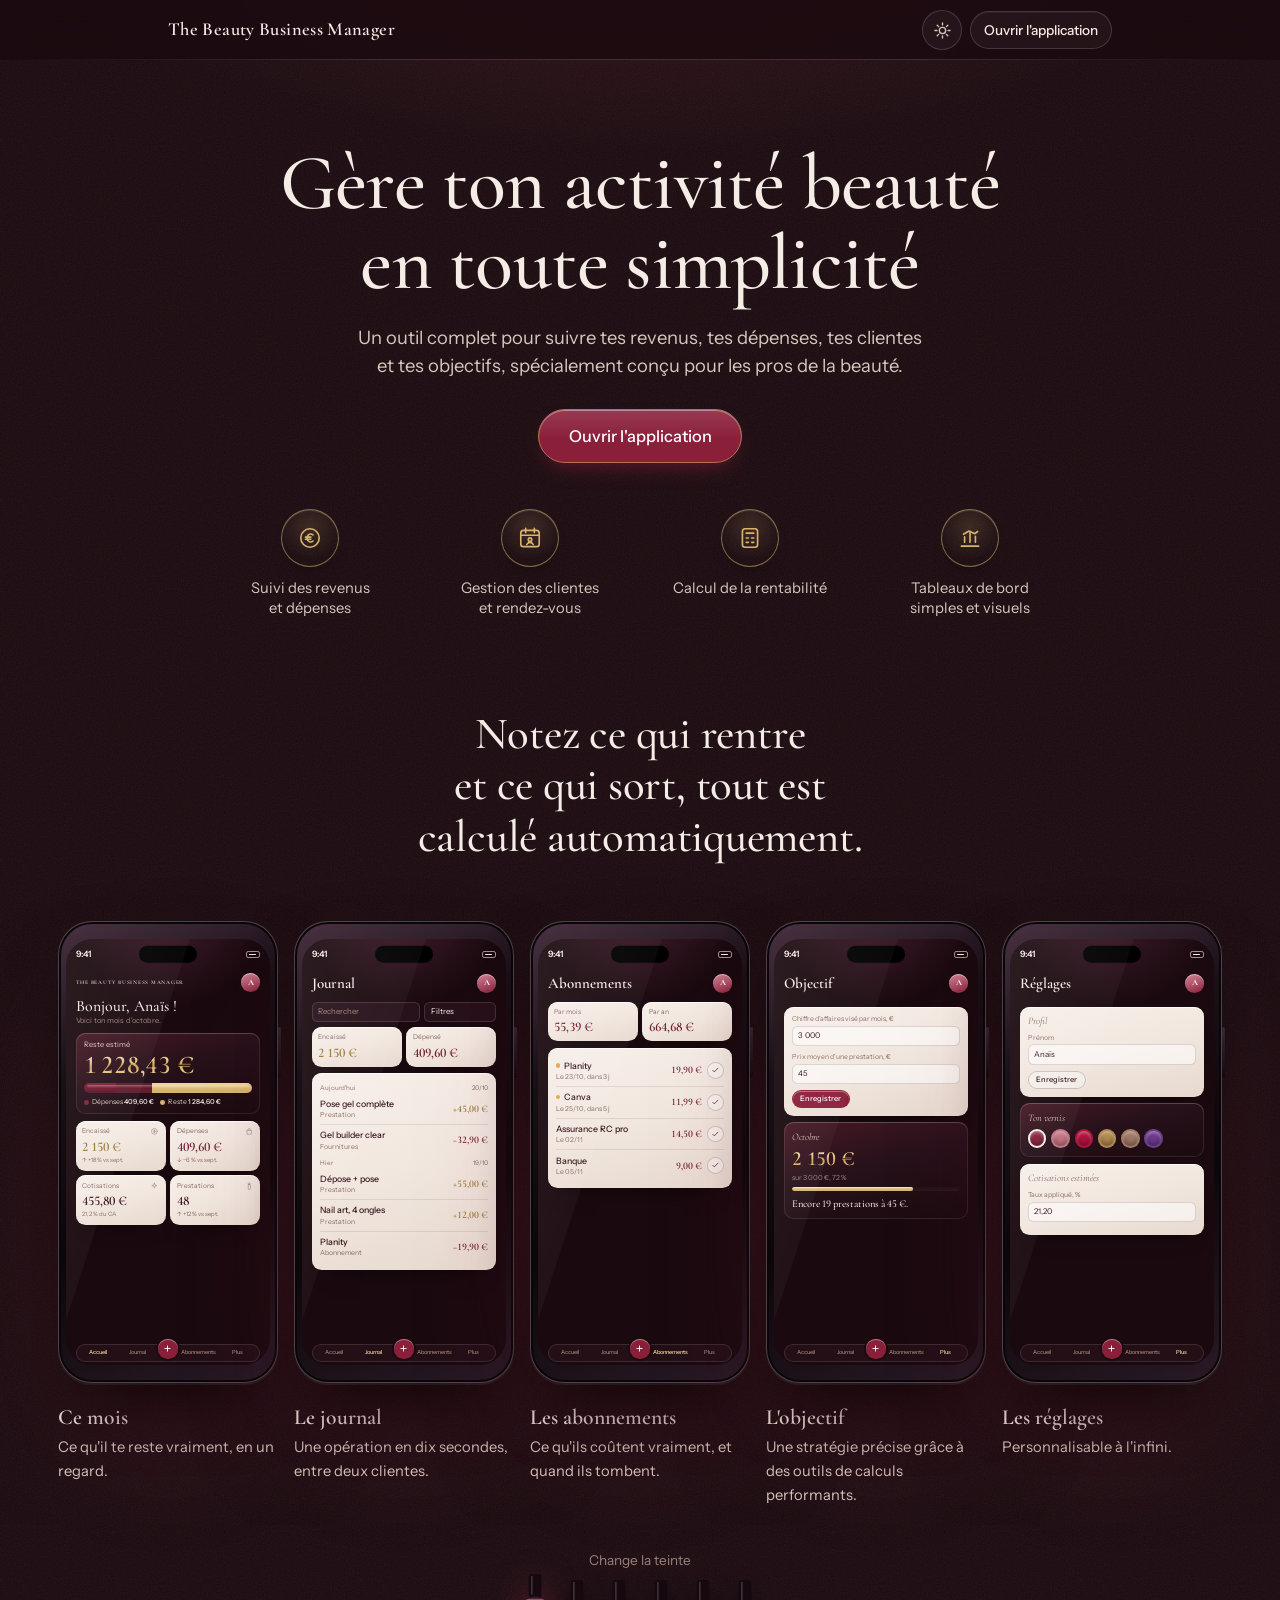
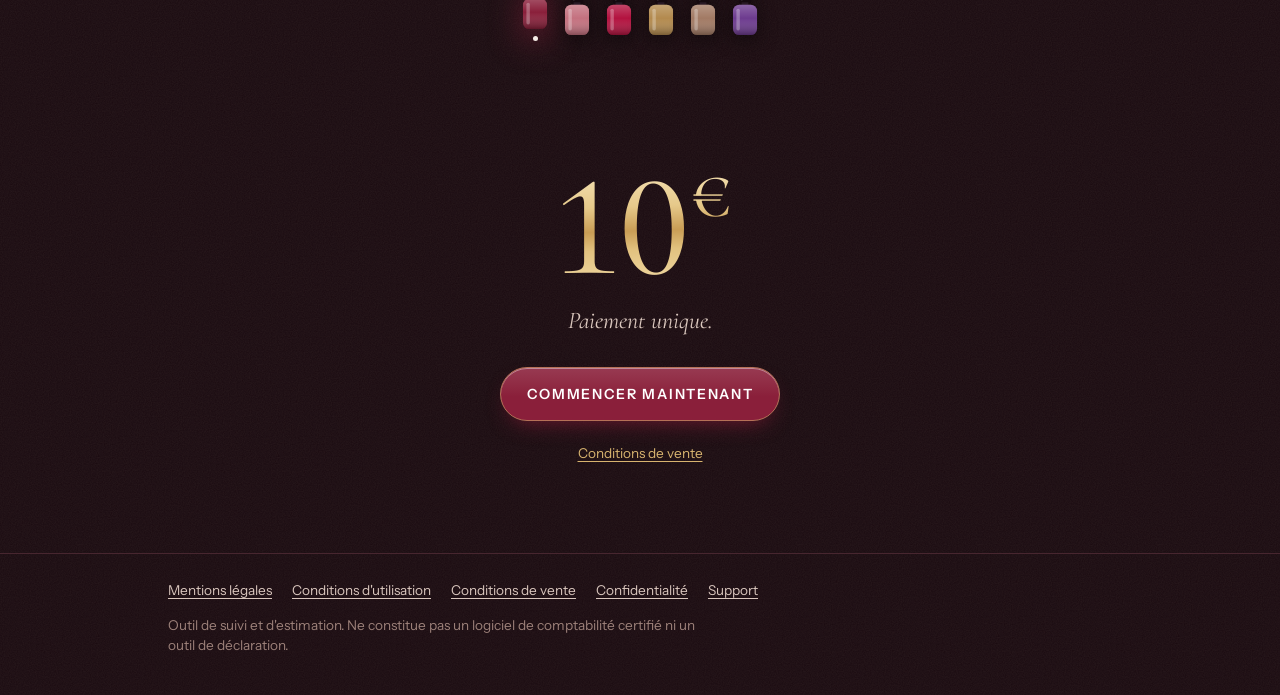
==== commit d39401ca: "Mode jour / nuit Bouton soleil-lune dans l'en-tête de toutes les pages, réglage Nuit / Jour / Automa" ====
--- a/index.html
+++ b/index.html
@@ -6,6 +6,7 @@
 <title>The Beauty Business Manager — gère ton activité beauté en toute simplicité</title>
 <meta name="description" content="Un outil complet pour suivre tes revenus, tes dépenses, tes clientes et tes objectifs, spécialement conçu pour les pros de la beauté.">
 <meta name="theme-color" content="#1a0a0f">
+<script>try{var m=localStorage.getItem('bbm_mode');document.documentElement.dataset.mode=(m==='jour'||(m==='auto'&&matchMedia('(prefers-color-scheme: light)').matches))?'jour':'nuit'}catch(e){}</script>
 <link rel="manifest" href="./manifest.webmanifest">
 <link rel="icon" href="./icons/icon-192.png" type="image/png">
 <link rel="preconnect" href="https://fonts.googleapis.com"><link rel="preconnect" href="https://fonts.gstatic.com" crossorigin><link href="https://fonts.googleapis.com/css2?family=Cormorant+Garamond:ital,wght@0,400;0,500;0,600;0,700;1,400;1,500&family=Instrument+Sans:wght@400;500;600&display=swap" rel="stylesheet">
@@ -31,7 +32,7 @@
 
 <header class="app-header"><div class="container">
   <a class="brand" href="./index.html">The Beauty Business Manager</a>
-  <a class="btn btn-ghost btn-sm" href="./app.html"><span class="full">Ouvrir l'application</span><span class="short">Ouvrir</span></a>
+  <div class="hdr-right"><button class="mode-toggle" data-mode-toggle type="button" aria-label="Passer en mode jour"><svg class="sun" viewBox="0 0 24 24" aria-hidden="true"><circle cx="12" cy="12" r="4"/><path d="M12 2.5v2.5M12 19v2.5M2.5 12H5M19 12h2.5M5.3 5.3l1.8 1.8M16.9 16.9l1.8 1.8M5.3 18.7l1.8-1.8M16.9 7.1l1.8-1.8"/></svg><svg class="moon" viewBox="0 0 24 24" aria-hidden="true"><path d="M20 14.5A8.5 8.5 0 0 1 9.5 4a8.5 8.5 0 1 0 10.5 10.5z"/></svg></button><a class="btn btn-ghost btn-sm" href="./app.html"><span class="full">Ouvrir l'application</span><span class="short">Ouvrir</span></a></div>
 </div></header>
 
 <main>
--- a/css/style.css
+++ b/css/style.css
@@ -27,7 +27,9 @@
   --alerte: #e3a64a;
   --focus: var(--or);
   --r: 18px;
-  --liseré: rgba(247, 233, 236, .1);
+  --ink: 247, 233, 236;    /* encre claire sur fond sombre (bordures, reflets) */
+  --halo: #30141c;         /* lumière du haut */
+  --liseré: rgba(var(--ink), .1);
   --display: 'Cormorant Garamond', 'Iowan Old Style', Georgia, serif;
   --ui: 'Instrument Sans', system-ui, -apple-system, 'Segoe UI', sans-serif;
   --side: 248px; --rail: 84px; --top: 64px;
@@ -47,15 +49,61 @@
 html, [data-theme] { transition: --laque .7s ease, --laque-2 .7s ease, --laque-text .7s ease; }
 
 *, *::before, *::after { box-sizing: border-box; }
-html { -webkit-text-size-adjust: 100%; }
+html { -webkit-text-size-adjust: 100%; font-variant-numeric: lining-nums; }
 body {
   margin: 0; font-family: var(--ui); font-size: 16px; line-height: 1.5; color: var(--nacre);
   background-color: var(--velours);
   background-image:
     url("data:image/svg+xml,%3Csvg xmlns='http://www.w3.org/2000/svg' width='180' height='180'%3E%3Cfilter id='n'%3E%3CfeTurbulence type='fractalNoise' baseFrequency='.85' numOctaves='2' stitchTiles='stitch'/%3E%3CfeColorMatrix values='0 0 0 0 1 0 0 0 0 .92 0 0 0 0 .95 0 0 0 .06 0'/%3E%3C/filter%3E%3Crect width='100%25' height='100%25' filter='url(%23n)'/%3E%3C/svg%3E"),
-    radial-gradient(1000px 560px at 50% -240px, color-mix(in srgb, var(--laque) 26%, #30141c) 0%, transparent 70%);
+    radial-gradient(1000px 560px at 50% -240px, color-mix(in srgb, var(--laque) 26%, var(--halo)) 0%, transparent 70%);
   min-height: 100dvh;
 }
+
+/* ---------- Mode jour : blanc cassé, beige, texte bordeaux. L'écrin du mois reste sombre. ---------- */
+html[data-mode="jour"] {
+  --velours: #f4ebe3;
+  --velours-2: #fffaf5;
+  --velours-3: #ffffff;
+  --encre: #e8dbd0;
+  --filet: #e3d4c8;
+  --nacre: #2a0f16;
+  --nacre-2: #5c3b44;
+  --sourdine: #8c7174;
+  --poudre: #fcf7f2;
+  --poudre-2: #f2e7dd;
+  --poudre-3: #e3d1c3;
+  --or: #c9a35c;
+  --or-2: #d9b874;
+  --or-deep: #8f6b2a;
+  --ink: 58, 22, 32;
+  --halo: #fff1e8;
+  --liseré: rgba(var(--ink), .08);
+  color-scheme: light;
+}
+.ecrin, .s-card.dark, .screen, .ecrin .card-head h3 {
+  --velours: #1a0a0f; --velours-2: #27111a; --velours-3: #35171f; --encre: #3b1b25; --filet: #47262f;
+  --nacre: #f6ece6; --nacre-2: #d9c6bd; --sourdine: #9c8079; --or: #d8b46f; --or-2: #f0d9a2; --or-deep: #9a7736;
+  --ink: 247, 233, 236; --liseré: rgba(var(--ink), .1);
+}
+html[data-mode="jour"] .card { box-shadow: inset 0 1px 0 rgba(255,255,255,.9), 0 16px 32px -26px rgba(58,22,32,.35); }
+html[data-mode="jour"] .card.poudre { border-color: rgba(58,22,32,.08); box-shadow: inset 0 1px 0 rgba(255,255,255,.9), 0 16px 32px -26px rgba(58,22,32,.3); }
+html[data-mode="jour"] .ecrin { box-shadow: inset 0 1px 0 rgba(247,233,236,.14), inset 0 0 0 1px rgba(247,233,236,.1), 0 30px 60px -40px rgba(58,22,32,.6); }
+html[data-mode="jour"] .tabbar { box-shadow: inset 0 1px 0 rgba(255,255,255,.8), 0 18px 40px -20px rgba(58,22,32,.45); }
+html[data-mode="jour"] .btn-ghost { background: rgba(255,255,255,.55); }
+html[data-mode="jour"] .btn-ghost:hover { background: rgba(255,255,255,.85); }
+html[data-mode="jour"] select { background-image: url("data:image/svg+xml,%3Csvg xmlns='http://www.w3.org/2000/svg' width='12' height='8' viewBox='0 0 12 8'%3E%3Cpath d='M1 1.5l5 5 5-5' fill='none' stroke='%233a1620' stroke-width='1.6' stroke-linecap='round' stroke-linejoin='round'/%3E%3C/svg%3E"); }
+html[data-mode="jour"] .modal .sheet { box-shadow: inset 0 1px 0 rgba(255,255,255,.9), 0 -20px 50px -30px rgba(58,22,32,.5); }
+html[data-mode="jour"] .foil { background-image: linear-gradient(178deg, #c9a35c 0%, #a8843e 40%, #8f6b2a 60%, #b8944c 100%); }
+html[data-mode="jour"] .ecrin .foil, html[data-mode="jour"] .ecrin .hero-figure .value, html[data-mode="jour"] .s-card.dark .foil { background-image: linear-gradient(178deg, #f8e7bf 0%, #e6c98a 34%, #c99d55 52%, #e2c27f 66%, #f3dfae 100%); }
+html[data-mode="jour"] .legal .notice { background: color-mix(in srgb, var(--or) 12%, #fff); }
+
+/* Le bouton jour / nuit */
+.mode-toggle { flex: 0 0 auto; width: 40px; height: 40px; border-radius: 50%; border: 1px solid rgba(var(--ink), .16); background: rgba(var(--ink), .04); color: var(--nacre-2); display: grid; place-items: center; cursor: pointer; padding: 0; transition: border-color .18s, color .18s, transform .3s; -webkit-tap-highlight-color: transparent; }
+.mode-toggle:hover { border-color: var(--or); color: var(--or); }
+.mode-toggle svg { width: 19px; height: 19px; stroke: currentColor; fill: none; stroke-width: 1.7; stroke-linecap: round; stroke-linejoin: round; }
+.mode-toggle .moon { display: none; }
+html[data-mode="jour"] .mode-toggle .sun { display: none; }
+html[data-mode="jour"] .mode-toggle .moon { display: block; }
 a { color: var(--or); text-underline-offset: 3px; }
 h1, h2, h3 { font-family: var(--display); font-weight: 600; margin: 0 0 .35em; line-height: 1.1; letter-spacing: -.005em; }
 h1 { font-size: 2.6rem; } h2 { font-size: 1.9rem; } h3 { font-size: 1.4rem; font-style: italic; font-weight: 500; color: var(--nacre-2); }
@@ -91,8 +139,8 @@
 }
 .btn-primary:hover { transform: translateY(-1px); box-shadow: inset 0 1px 0 rgba(255,255,255,.4), 0 14px 26px -10px color-mix(in srgb, var(--laque) 85%, black); }
 .btn-primary:active { transform: none; box-shadow: inset 0 2px 4px rgba(0,0,0,.3); }
-.btn-ghost { background: rgba(247,233,236,.04); border-color: rgba(247,233,236,.16); box-shadow: inset 0 1px 0 rgba(255,255,255,.05); }
-.btn-ghost:hover { border-color: rgba(247,233,236,.4); background: rgba(247,233,236,.07); }
+.btn-ghost { background: rgba(var(--ink),.04); border-color: rgba(var(--ink),.16); box-shadow: inset 0 1px 0 rgba(255,255,255,.05); }
+.btn-ghost:hover { border-color: rgba(var(--ink),.4); background: rgba(var(--ink),.07); }
 .btn-danger { background: transparent; border-color: color-mix(in srgb, var(--laque-2) 60%, transparent); color: var(--laque-2); }
 .btn-danger:hover { background: color-mix(in srgb, var(--laque) 14%, transparent); }
 .btn-sm { padding: .4em .95em; font-size: .85rem; min-height: 38px; }
@@ -105,7 +153,7 @@
 .card {
   position: relative; border-radius: var(--r); padding: 18px;
   background: linear-gradient(165deg, var(--velours-3), var(--velours-2) 60%); border: 1px solid var(--liseré);
-  box-shadow: inset 0 1px 0 rgba(247,233,236,.08), 0 24px 50px -36px rgba(0,0,0,.9);
+  box-shadow: inset 0 1px 0 rgba(var(--ink),.08), 0 24px 50px -36px rgba(0,0,0,.9);
 }
 .card.poudre {
   color: var(--encre-poudre); background: linear-gradient(165deg, #f8f1eb, var(--poudre) 50%, var(--poudre-2)); border-color: rgba(255,255,255,.5);
@@ -162,7 +210,7 @@
 .hero-figure { padding: 10px 0 6px; }
 .ecrin { padding: 20px 18px 18px; overflow: hidden; margin-bottom: 14px;
   background: linear-gradient(165deg, color-mix(in srgb, var(--laque) 18%, var(--velours-3)) 0%, var(--velours-2) 45%, var(--velours) 100%);
-  box-shadow: inset 0 1px 0 rgba(247,233,236,.14), inset 0 0 0 1px var(--liseré), 0 40px 80px -50px rgba(0,0,0,.95), 0 30px 70px -50px color-mix(in srgb, var(--laque) 50%, transparent); }
+  box-shadow: inset 0 1px 0 rgba(var(--ink),.14), inset 0 0 0 1px var(--liseré), 0 40px 80px -50px rgba(0,0,0,.95), 0 30px 70px -50px color-mix(in srgb, var(--laque) 50%, transparent); }
 .ecrin::before { content: ''; position: absolute; inset: 0; pointer-events: none; background: linear-gradient(112deg, rgba(255,255,255,.05) 0%, rgba(255,255,255,.025) 30%, transparent 30.4%); }
 .ecrin .hero-figure { padding: 0; }
 .hero-figure .lede { color: var(--nacre-2); font-size: .95rem; margin: 0; }
@@ -187,7 +235,7 @@
 .chart .bar-r.now { filter: drop-shadow(0 0 8px color-mix(in srgb, var(--or) 60%, transparent)); }
 .chart .tip { font-size: 11px; fill: var(--nacre); font-weight: 600; }
 .chart .tip-bg { fill: var(--or); }
-.chart .tip-t { fill: var(--velours); font-weight: 600; font-size: 11px; }
+.chart .tip-t { fill: #1a0a0f; font-weight: 600; font-size: 11px; }
 .donut-wrap { display: grid; grid-template-columns: 128px 1fr; gap: 16px; align-items: center; }
 .donut { width: 128px; height: 128px; display: block; }
 .donut .track { fill: none; stroke: var(--encre); stroke-width: 14; }
@@ -211,7 +259,7 @@
 /* ---------- Formulaires ---------- */
 label { display: block; font-size: .875rem; color: var(--nacre-2); margin-bottom: 6px; }
 input, select, textarea {
-  width: 100%; background: var(--velours-2); color: var(--nacre); border: 1px solid rgba(247,233,236,.13); border-radius: 12px;
+  width: 100%; background: var(--velours-2); color: var(--nacre); border: 1px solid rgba(var(--ink),.13); border-radius: 12px;
   padding: .7em .9em; font: inherit; font-size: 16px; min-height: 46px; outline: none; box-shadow: inset 0 1px 2px rgba(0,0,0,.3);
   transition: border-color .18s, box-shadow .18s;
 }
@@ -225,7 +273,7 @@
 input[type="date"] { min-width: 0; }
 .field { margin-bottom: 14px; }
 .row { display: grid; gap: 12px; grid-template-columns: 1fr 1fr; }
-.segmented { display: flex; border: 1px solid rgba(247,233,236,.13); border-radius: 999px; padding: 3px; gap: 3px; background: var(--velours); }
+.segmented { display: flex; border: 1px solid rgba(var(--ink),.13); border-radius: 999px; padding: 3px; gap: 3px; background: var(--velours); }
 .segmented button { flex: 1; border: 0; background: transparent; color: var(--sourdine); padding: .55em; border-radius: 999px; font: 500 .9rem var(--ui); cursor: pointer; min-height: 40px; transition: background-color .18s, color .18s; }
 .segmented button.active { background: var(--nacre); color: var(--velours); box-shadow: inset 0 -1px 0 rgba(0,0,0,.1); }
 .error { color: var(--laque-2); font-size: .9rem; margin: 8px 0; min-height: 1.2em; }
@@ -234,7 +282,7 @@
 .amount-field input { font-family: var(--display); font-weight: 600; font-size: 1.8rem; min-height: 56px; padding: .3em .7em; font-variant-numeric: lining-nums; }
 .chips { display: flex; gap: 8px; overflow-x: auto; scrollbar-width: none; margin: 0 -18px 14px; padding: 2px 18px; -webkit-overflow-scrolling: touch; }
 .chips::-webkit-scrollbar { display: none; }
-.chip { flex: 0 0 auto; display: inline-flex; align-items: center; gap: 8px; border: 1px solid rgba(247,233,236,.16); background: rgba(247,233,236,.05); border-radius: 999px; padding: 8px 12px; font: 500 .85rem var(--ui); color: var(--nacre); cursor: pointer; min-height: 40px; }
+.chip { flex: 0 0 auto; display: inline-flex; align-items: center; gap: 8px; border: 1px solid rgba(var(--ink),.16); background: rgba(var(--ink),.05); border-radius: 999px; padding: 8px 12px; font: 500 .85rem var(--ui); color: var(--nacre); cursor: pointer; min-height: 40px; }
 .chip b { font-family: var(--display); font-weight: 600; font-size: 1.1em; color: var(--or-2); font-variant-numeric: lining-nums tabular-nums; }
 .chip.out b { color: var(--laque-2); }
 .chip:hover { border-color: var(--or); }
@@ -248,7 +296,7 @@
 .list { display: flex; flex-direction: column; }
 .item { display: flex; align-items: center; gap: 12px; padding: 12px 10px; margin: 0 -10px; border-top: 1px solid var(--filet); border-radius: 12px; transition: background-color .15s; -webkit-tap-highlight-color: transparent; }
 .item[data-id] .main { cursor: pointer; }
-.item:hover { background: rgba(247,233,236,.03); }
+.item:hover { background: rgba(var(--ink),.03); }
 .list .item:first-child { border-top: 0; }
 .item .main { flex: 1; min-width: 0; }
 .item .title { font-weight: 500; overflow: hidden; text-overflow: ellipsis; white-space: nowrap; }
@@ -265,7 +313,7 @@
 .empty { padding: 26px 0; color: var(--sourdine); }
 .empty strong { display: block; color: var(--nacre-2); font-family: var(--display); font-weight: 500; font-style: italic; font-size: 1.4rem; margin-bottom: 4px; }
 .actions { display: flex; gap: 6px; flex-wrap: wrap; }
-.icon-btn { background: rgba(247,233,236,.03); border: 1px solid rgba(247,233,236,.13); color: var(--nacre-2); border-radius: 50%; width: 40px; height: 40px; cursor: pointer; font-size: .95rem; display: inline-grid; place-items: center; transition: border-color .15s, color .15s, background-color .15s; flex: 0 0 auto; }
+.icon-btn { background: rgba(var(--ink),.03); border: 1px solid rgba(var(--ink),.13); color: var(--nacre-2); border-radius: 50%; width: 40px; height: 40px; cursor: pointer; font-size: .95rem; display: inline-grid; place-items: center; transition: border-color .15s, color .15s, background-color .15s; flex: 0 0 auto; }
 .icon-btn:hover { border-color: var(--or); color: var(--or); background: color-mix(in srgb, var(--or) 10%, transparent); }
 .icon-btn svg { width: 17px; height: 17px; }
 .filters-toggle { display: inline-flex; align-items: center; gap: 6px; }
@@ -278,7 +326,7 @@
 .page { min-width: 0; }
 .side { display: none; }
 .top { position: sticky; top: 0; z-index: 10; display: flex; align-items: center; gap: 12px; height: calc(var(--top) + env(safe-area-inset-top)); padding: env(safe-area-inset-top) 18px 0; background: color-mix(in srgb, var(--velours) 82%, transparent); backdrop-filter: blur(14px); -webkit-backdrop-filter: blur(14px); }
-.top::after { content: ''; position: absolute; left: 0; right: 0; bottom: 0; height: 1px; background: linear-gradient(90deg, transparent, rgba(247,233,236,.16) 30%, rgba(247,233,236,.16) 70%, transparent); }
+.top::after { content: ''; position: absolute; left: 0; right: 0; bottom: 0; height: 1px; background: linear-gradient(90deg, transparent, rgba(var(--ink),.16) 30%, rgba(var(--ink),.16) 70%, transparent); }
 .top-brand { font-family: var(--display); font-weight: 700; font-size: .74rem; letter-spacing: .14em; text-transform: uppercase; color: var(--nacre-2); text-decoration: none; white-space: nowrap; }
 .top-title { flex: 1; min-width: 0; margin: 0; font-size: 1.55rem; font-weight: 600; white-space: nowrap; overflow: hidden; text-overflow: ellipsis; }
 /* Sur mobile : la marque sur le tableau de bord, le titre de page ailleurs */
@@ -290,7 +338,7 @@
 .tabbar {
   position: fixed; left: 10px; right: 10px; bottom: calc(10px + env(safe-area-inset-bottom)); z-index: 10; display: flex; align-items: center; padding: 6px 6px; border-radius: 28px;
   background: color-mix(in srgb, var(--velours-2) 84%, transparent); backdrop-filter: blur(18px); -webkit-backdrop-filter: blur(18px);
-  border: 1px solid rgba(247,233,236,.12); box-shadow: inset 0 1px 0 rgba(247,233,236,.08), 0 24px 44px -20px rgba(0,0,0,.9);
+  border: 1px solid rgba(var(--ink),.12); box-shadow: inset 0 1px 0 rgba(var(--ink),.08), 0 24px 44px -20px rgba(0,0,0,.9);
 }
 .tabbar a, .tabbar .tab-more { flex: 1; min-width: 0; display: flex; flex-direction: column; align-items: center; gap: 3px; padding: 7px 2px 6px; border-radius: 18px; color: var(--sourdine); text-decoration: none; font: 500 .66rem var(--ui); letter-spacing: -.005em; white-space: nowrap; background: none; border: 0; cursor: pointer; transition: color .18s, background-color .18s; -webkit-tap-highlight-color: transparent; }
 .tabbar a.active { color: var(--or-2); }
@@ -303,7 +351,7 @@
 /* Menu « Plus » */
 .menu-list { display: flex; flex-direction: column; gap: 4px; margin: 6px 0 2px; }
 .menu-list a, .menu-list button { display: flex; align-items: center; gap: 14px; padding: 13px 12px; border-radius: 14px; color: var(--nacre); text-decoration: none; font: 500 1rem var(--ui); background: none; border: 0; cursor: pointer; text-align: left; width: 100%; }
-.menu-list a:hover, .menu-list button:hover { background: rgba(247,233,236,.05); }
+.menu-list a:hover, .menu-list button:hover { background: rgba(var(--ink),.05); }
 .menu-list svg { color: var(--or); }
 .menu-list small { margin-left: auto; color: var(--sourdine); font-size: .8rem; }
 
@@ -311,19 +359,20 @@
 .modal { position: fixed; inset: 0; background: rgba(10,5,9,.66); backdrop-filter: blur(6px); -webkit-backdrop-filter: blur(6px); display: flex; align-items: flex-end; justify-content: center; z-index: 50; }
 .modal .sheet {
   position: relative; background: linear-gradient(180deg, var(--velours-3), var(--velours-2) 30%); border: 1px solid var(--liseré); border-bottom: 0; border-radius: 26px 26px 0 0;
-  width: 100%; max-width: 560px; max-height: 92dvh; overflow: auto; padding: 26px 18px calc(24px + env(safe-area-inset-bottom)); box-shadow: inset 0 1px 0 rgba(247,233,236,.1), 0 -30px 60px -40px rgba(0,0,0,.9);
+  width: 100%; max-width: 560px; max-height: 92dvh; overflow: auto; padding: 26px 18px calc(24px + env(safe-area-inset-bottom)); box-shadow: inset 0 1px 0 rgba(var(--ink),.1), 0 -30px 60px -40px rgba(0,0,0,.9);
   animation: sheet-up .32s cubic-bezier(.2,.8,.2,1);
 }
 @keyframes sheet-up { from { transform: translateY(40px); opacity: .4; } }
-.modal .sheet::before { content: ''; position: absolute; top: 9px; left: 50%; transform: translateX(-50%); width: 40px; height: 4px; border-radius: 2px; background: rgba(247,233,236,.18); }
+.modal .sheet::before { content: ''; position: absolute; top: 9px; left: 50%; transform: translateX(-50%); width: 40px; height: 4px; border-radius: 2px; background: rgba(var(--ink),.18); }
 .modal .sheet h3 { font-style: normal; color: var(--nacre); font-size: 1.75rem; margin-bottom: 16px; font-weight: 600; }
 .toast { position: fixed; left: 50%; transform: translateX(-50%); bottom: calc(96px + env(safe-area-inset-bottom)); background: var(--nacre); color: var(--velours); padding: 10px 18px; border-radius: 999px; z-index: 60; font-size: .9rem; font-weight: 500; box-shadow: 0 16px 30px -12px rgba(0,0,0,.8); }
 
 /* Pages simples */
 .app-header { position: sticky; top: 0; z-index: 10; background: color-mix(in srgb, var(--velours) 82%, transparent); backdrop-filter: blur(14px); -webkit-backdrop-filter: blur(14px); }
-.app-header::after { content: ''; position: absolute; left: 0; right: 0; bottom: 0; height: 1px; background: linear-gradient(90deg, transparent, rgba(247,233,236,.16) 30%, rgba(247,233,236,.16) 70%, transparent); }
+.app-header::after { content: ''; position: absolute; left: 0; right: 0; bottom: 0; height: 1px; background: linear-gradient(90deg, transparent, rgba(var(--ink),.16) 30%, rgba(var(--ink),.16) 70%, transparent); }
 .app-header { padding-top: env(safe-area-inset-top); }
 .app-header .container { display: flex; align-items: center; justify-content: space-between; height: 60px; gap: 10px; }
+.hdr-right { display: flex; align-items: center; gap: 8px; flex: 0 0 auto; }
 .brand { white-space: nowrap; font-family: var(--display); font-size: 1.15rem; font-weight: 600; letter-spacing: .02em; text-decoration: none; color: var(--nacre); }
 .auth-wrap { min-height: 100dvh; display: flex; align-items: center; justify-content: center; padding: 20px 18px; }
 .auth-card { width: 100%; max-width: 400px; }
@@ -334,7 +383,7 @@
 .legal p { max-width: 68ch; }
 .legal strong { color: var(--nacre); font-weight: 500; }
 .legal .panel p:last-child { margin-bottom: 0; }
-.panel { background: linear-gradient(165deg, var(--velours-3), var(--velours-2)); border: 1px solid var(--liseré); border-radius: var(--r); padding: 20px; box-shadow: inset 0 1px 0 rgba(247,233,236,.08), 0 24px 50px -36px rgba(0,0,0,.9); }
+.panel { background: linear-gradient(165deg, var(--velours-3), var(--velours-2)); border: 1px solid var(--liseré); border-radius: var(--r); padding: 20px; box-shadow: inset 0 1px 0 rgba(var(--ink),.08), 0 24px 50px -36px rgba(0,0,0,.9); }
 .notice { border-left: 2px solid var(--or); padding: 10px 16px; color: var(--nacre-2); font-size: .9rem; background: color-mix(in srgb, var(--or) 7%, var(--velours-2)); border-radius: 0 12px 12px 0; }
 details { border-top: 1px solid var(--filet); padding: 12px 0; }
 summary { cursor: pointer; font-family: var(--display); font-size: 1.25rem; font-weight: 600; }
@@ -371,7 +420,7 @@
   .side-nav { display: flex; flex-direction: column; gap: 4px; }
   .side-nav a, .side-foot a { display: flex; flex-direction: column; align-items: center; gap: 4px; padding: 10px 4px; border-radius: 14px; color: var(--sourdine); text-decoration: none; font: 500 .66rem var(--ui); transition: color .18s, background-color .18s; }
   .side-nav a .l { display: none; }
-  .side-nav a:hover, .side-foot a:hover { color: var(--nacre); background: rgba(247,233,236,.04); }
+  .side-nav a:hover, .side-foot a:hover { color: var(--nacre); background: rgba(var(--ink),.04); }
   .side-nav a.active { color: var(--laque-text); background: linear-gradient(160deg, var(--laque-2), var(--laque)); box-shadow: inset 0 1px 0 rgba(255,255,255,.4), 0 10px 20px -12px color-mix(in srgb, var(--laque) 80%, black); }
   .side-add { margin-top: 6px; padding: 0; width: 52px; height: 52px; align-self: center; border-radius: 50%; }
   .side-add span { display: none; }
--- a/css/landing.css
+++ b/css/landing.css
@@ -68,7 +68,7 @@
   width: var(--pw); aspect-ratio: 300 / 630; position: relative; border-radius: 15.5%/7.4%; container-type: inline-size; margin: 0 auto;
   background: linear-gradient(155deg, #4a3242 0%, #1a1017 28%, #0b0609 60%, #2a1a26 100%);
   box-shadow:
-    inset 0 0 0 1px rgba(247,234,239,.28),
+    inset 0 0 0 1px rgba(var(--ink),.28),
     inset 0 0 0 3px #0a0508,
     0 2px 0 rgba(255,255,255,.06),
     0 34px 70px -24px rgba(0,0,0,.9),
@@ -86,7 +86,7 @@
 .sb { display: flex; align-items: center; justify-content: space-between; height: 3.6em; font-weight: 600; font-size: 1em; position: relative; }
 .sb .island { position: absolute; left: 50%; top: 50%; transform: translate(-50%, -50%); width: 6.6em; height: 1.9em; border-radius: 1em; background: #000; }
 .sb .ic { display: inline-flex; gap: .3em; align-items: center; }
-.sb .ic b { display: inline-block; width: 1.6em; height: .8em; border: 1px solid rgba(247,234,239,.6); border-radius: .25em; position: relative; }
+.sb .ic b { display: inline-block; width: 1.6em; height: .8em; border: 1px solid rgba(var(--ink),.6); border-radius: .25em; position: relative; }
 .sb .ic b::after { content: ''; position: absolute; inset: 2px; right: 3px; background: var(--nacre); border-radius: 1px; }
 .s-top { display: flex; align-items: center; justify-content: space-between; padding: .3em 0 .7em; }
 .s-brand { font-family: var(--display); font-weight: 700; font-size: .62em; letter-spacing: .14em; text-transform: uppercase; color: var(--nacre-2); }
@@ -96,7 +96,7 @@
 .s-greet small { display: block; color: var(--sourdine); font-size: .85em; margin-top: .15em; }
 .s-card { border-radius: 1.1em; padding: .85em .95em; margin-top: .75em; color: var(--encre-poudre);
   background: linear-gradient(165deg, #f7efe9, var(--poudre) 50%, var(--poudre-2)); box-shadow: inset 0 1px 0 rgba(255,255,255,.8), 0 12px 22px -16px rgba(0,0,0,.9); }
-.s-card.dark { color: var(--nacre); background: linear-gradient(165deg, color-mix(in srgb, var(--laque) 20%, var(--velours-3)), var(--velours-2) 45%, var(--velours)); box-shadow: inset 0 1px 0 rgba(247,233,236,.14), inset 0 0 0 1px var(--liseré); }
+.s-card.dark { color: var(--nacre); background: linear-gradient(165deg, color-mix(in srgb, var(--laque) 20%, var(--velours-3)), var(--velours-2) 45%, var(--velours)); box-shadow: inset 0 1px 0 rgba(var(--ink),.14), inset 0 0 0 1px var(--liseré); }
 .s-lede { color: var(--nacre-2); font-size: .85em; }
 .s-value { font-family: var(--display); font-size: 2.9em; font-weight: 600; line-height: 1; letter-spacing: -.01em; font-variant-numeric: lining-nums tabular-nums; margin: .04em 0 .2em; }
 .screen .lacquer { height: 1.2em; border-radius: .6em; }
@@ -130,7 +130,7 @@
 .s-item .ck { width: 1.9em; height: 1.9em; border-radius: 50%; border: 1px solid rgba(59,27,37,.2); display: grid; place-items: center; color: var(--encre-poudre); background: rgba(255,255,255,.4); }
 .s-item .ck svg { width: 1em; height: 1em; stroke: currentColor; fill: none; stroke-width: 2; stroke-linecap: round; stroke-linejoin: round; }
 .s-filters { display: grid; grid-template-columns: 1.5fr 1fr; gap: .5em; margin: .2em 0 0; }
-.s-input { border: 1px solid rgba(247,233,236,.14); border-radius: .7em; padding: .45em .7em; background: var(--velours-2); font-size: .9em; color: var(--nacre); min-height: 2.5em; display: flex; align-items: center; }
+.s-input { border: 1px solid rgba(var(--ink),.14); border-radius: .7em; padding: .45em .7em; background: var(--velours-2); font-size: .9em; color: var(--nacre); min-height: 2.5em; display: flex; align-items: center; }
 .s-input.ph { color: var(--sourdine); }
 .s-card .s-input { background: rgba(255,255,255,.55); border-color: rgba(59,27,37,.16); color: var(--encre-poudre); }
 .s-field { margin-bottom: .7em; }
@@ -140,7 +140,7 @@
 .s-swatches { display: flex; gap: .55em; margin: .4em 0 .2em; flex-wrap: wrap; }
 .s-sw { width: 2.1em; height: 2.1em; border-radius: 50%; background: var(--c); border: 2px solid transparent; box-shadow: inset 0 2px 3px rgba(255,255,255,.35), inset 0 -3px 5px rgba(0,0,0,.35); }
 .s-sw.on { border-color: var(--nacre); }
-.s-tabs2 { margin-top: auto; margin-bottom: .6em; display: flex; align-items: center; border-radius: 2em; padding: .45em .4em; background: color-mix(in srgb, var(--velours-2) 84%, transparent); border: 1px solid rgba(247,233,236,.12); font-size: .64em; font-weight: 500; color: var(--sourdine); }
+.s-tabs2 { margin-top: auto; margin-bottom: .6em; display: flex; align-items: center; border-radius: 2em; padding: .45em .4em; background: color-mix(in srgb, var(--velours-2) 84%, transparent); border: 1px solid rgba(var(--ink),.12); font-size: .64em; font-weight: 500; color: var(--sourdine); }
 .s-tabs2 span { flex: 1; text-align: center; white-space: nowrap; }
 .s-tabs2 .on { color: var(--or-2); }
 .s-tabs2 .plus { flex: 0 0 auto; width: 3.4em; height: 3.4em; border-radius: 50%; background: var(--laque); color: var(--laque-text); display: grid; place-items: center; margin: -1.4em .2em 0; box-shadow: inset 0 1px 0 rgba(255,255,255,.4), 0 0 0 .32em var(--velours); }
@@ -162,6 +162,9 @@
 @media (prefers-reduced-motion: reduce) {
   .bottle, .bottle svg, .bottle i { transition: none; }
 }
+html[data-mode="jour"] .phone { box-shadow: inset 0 0 0 1px rgba(247,234,239,.28), inset 0 0 0 3px #0a0508, 0 2px 0 rgba(255,255,255,.06), 0 30px 60px -24px rgba(58,22,32,.5), 0 60px 120px -50px color-mix(in srgb, var(--laque) 45%, transparent); }
+html[data-mode="jour"] .features i { background: radial-gradient(circle at 50% 30%, color-mix(in srgb, var(--or) 22%, #fff), #fff 70%); box-shadow: 0 10px 20px -16px rgba(58,22,32,.5); }
+html[data-mode="jour"] .bottle i { background: var(--nacre); }
 @media (min-width: 720px) {
   .features { grid-template-columns: repeat(4, 1fr); gap: 20px; }
   .hero { padding-block: 84px 30px; }
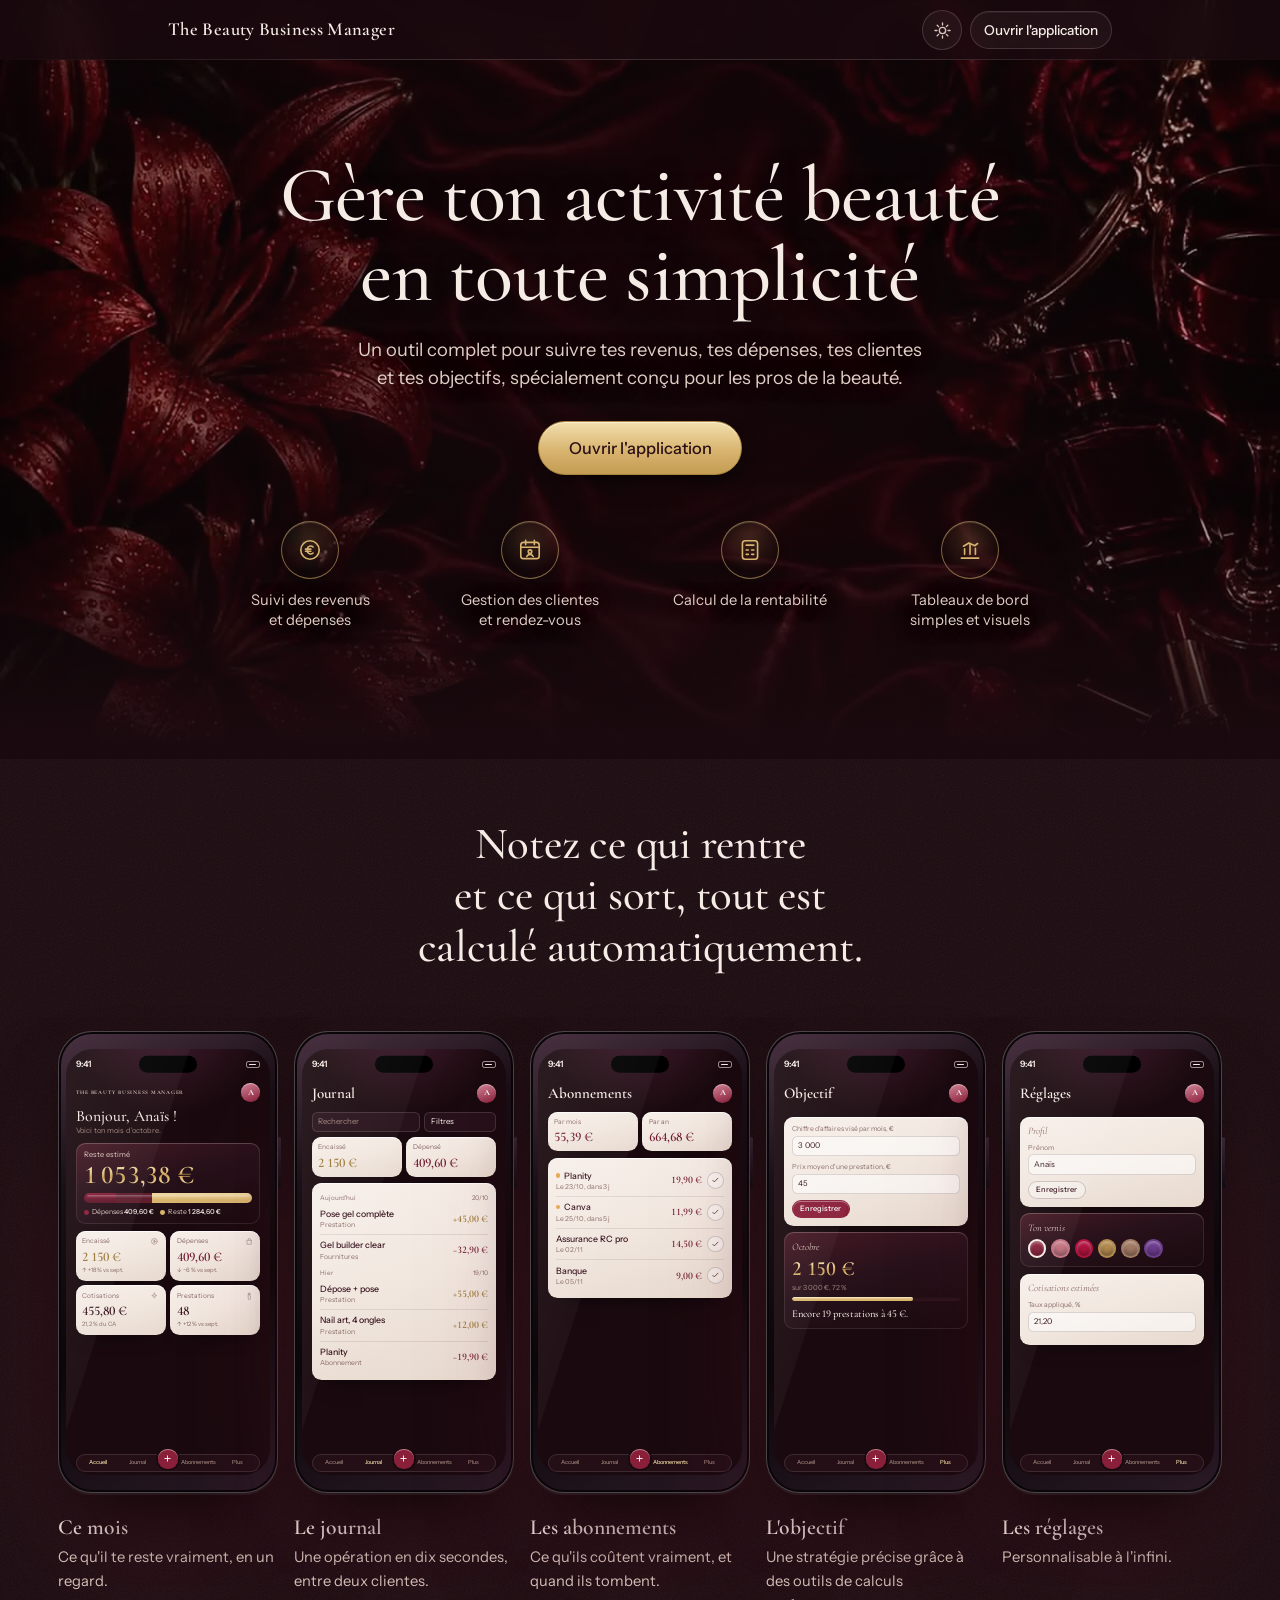
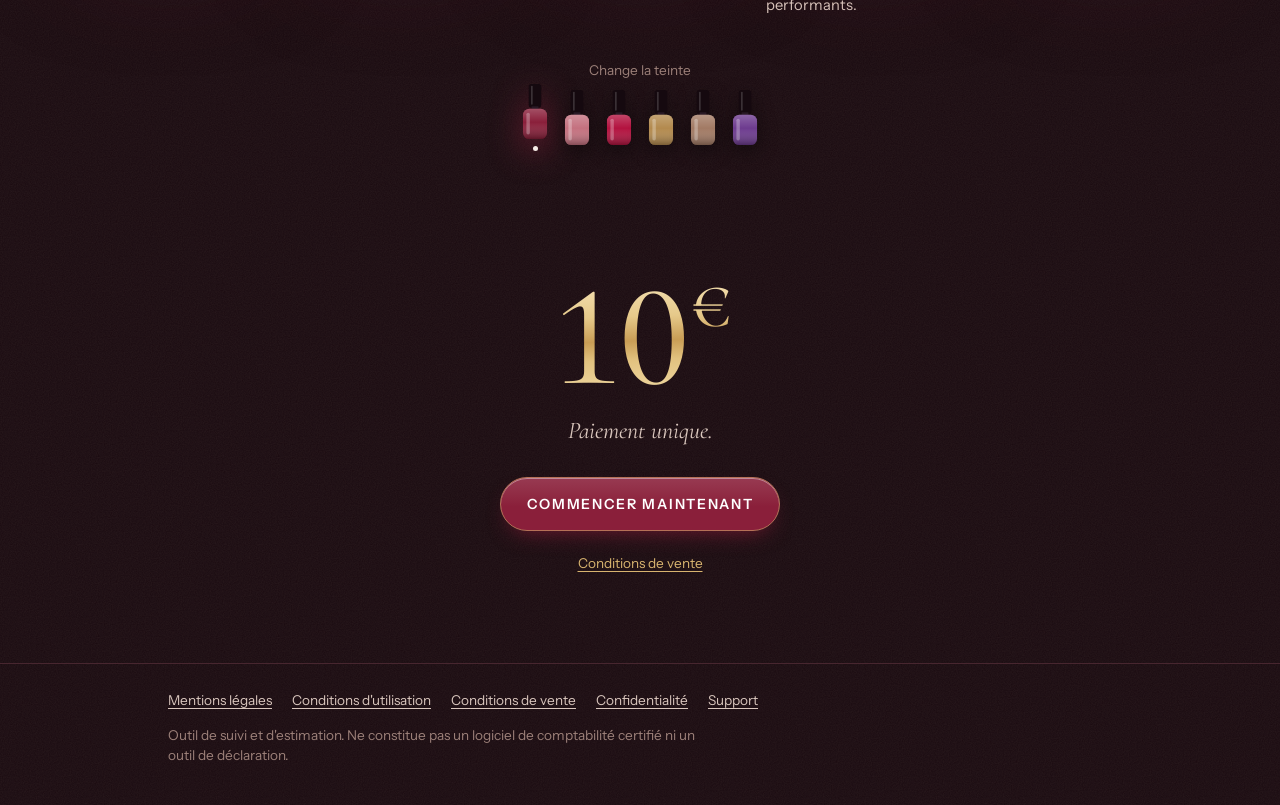
==== commit e58776a6: "Accueil : le satin bordeaux en fond du héros Image en fond du héros (lys, roses, flacon), voile radi" ====
--- a/index.html
+++ b/index.html
@@ -36,10 +36,11 @@
 </div></header>
 
 <main>
+  <div class="hero-bg">
   <section class="hero container">
     <h1>Gère ton activité beauté en toute simplicité</h1>
     <p class="who">Un outil complet pour suivre tes revenus, tes dépenses, tes clientes et tes objectifs, spécialement conçu pour les pros de la beauté.</p>
-    <a class="btn btn-primary btn-lg" href="./app.html">Ouvrir l'application</a>
+    <a class="btn btn-gold btn-lg" href="./app.html">Ouvrir l'application</a>
     <ul class="features">
       <li><i><svg><use href="#f-revenus"/></svg></i><span>Suivi des revenus et dépenses</span></li>
       <li><i><svg><use href="#f-clientes"/></svg></i><span>Gestion des clientes et rendez-vous</span></li>
@@ -47,6 +48,7 @@
       <li><i><svg><use href="#f-tableaux"/></svg></i><span>Tableaux de bord simples et visuels</span></li>
     </ul>
   </section>
+  </div>
 
   <section class="claim container">
     <h2>Notez ce qui rentre et ce qui sort, tout est calculé automatiquement.</h2>
--- a/css/style.css
+++ b/css/style.css
@@ -30,6 +30,7 @@
   --ink: 247, 233, 236;    /* encre claire sur fond sombre (bordures, reflets) */
   --halo: #30141c;         /* lumière du haut */
   --liseré: rgba(var(--ink), .1);
+  --page: #1a0a0f;         /* fond de page, lu par les blocs qui restent sombres */
   --display: 'Cormorant Garamond', 'Iowan Old Style', Georgia, serif;
   --ui: 'Instrument Sans', system-ui, -apple-system, 'Segoe UI', sans-serif;
   --side: 248px; --rail: 84px; --top: 64px;
@@ -78,6 +79,7 @@
   --ink: 58, 22, 32;
   --halo: #fff1e8;
   --liseré: rgba(var(--ink), .08);
+  --page: #f4ebe3;
   color-scheme: light;
 }
 .ecrin, .s-card.dark, .screen, .ecrin .card-head h3 {
@@ -208,7 +210,7 @@
 
 /* Le chiffre du mois et la barre laquée, dans leur écrin */
 .hero-figure { padding: 10px 0 6px; }
-.ecrin { padding: 20px 18px 18px; overflow: hidden; margin-bottom: 14px;
+.ecrin { padding: 20px 18px 18px; overflow: hidden; margin-bottom: 14px; color: var(--nacre);
   background: linear-gradient(165deg, color-mix(in srgb, var(--laque) 18%, var(--velours-3)) 0%, var(--velours-2) 45%, var(--velours) 100%);
   box-shadow: inset 0 1px 0 rgba(var(--ink),.14), inset 0 0 0 1px var(--liseré), 0 40px 80px -50px rgba(0,0,0,.95), 0 30px 70px -50px color-mix(in srgb, var(--laque) 50%, transparent); }
 .ecrin::before { content: ''; position: absolute; inset: 0; pointer-events: none; background: linear-gradient(112deg, rgba(255,255,255,.05) 0%, rgba(255,255,255,.025) 30%, transparent 30.4%); }
--- a/css/landing.css
+++ b/css/landing.css
@@ -12,8 +12,36 @@
   .app-header .btn .short { display: inline; }
 }
 
-/* ---------- Héros ---------- */
-.hero { text-align: center; padding-block: 56px 24px; display: grid; justify-items: center; }
+/* ---------- Héros : le satin bordeaux en fond, toujours sombre, qui se fond dans la page ---------- */
+.hero-bg {
+  position: relative; isolation: isolate; margin-top: calc(-60px - env(safe-area-inset-top)); padding-top: calc(60px + env(safe-area-inset-top));
+  --velours: #1a0a0f; --velours-2: #27111a; --velours-3: #35171f; --encre: #3b1b25; --filet: #47262f;
+  --nacre: #f6ece6; --nacre-2: #e0cfc6; --sourdine: #b09a93; --or: #d8b46f; --or-2: #f0d9a2; --or-deep: #9a7736;
+  --ink: 247, 233, 236; --liseré: rgba(var(--ink), .1);
+  color: var(--nacre);
+}
+.hero-bg::before {
+  content: ''; position: absolute; inset: 0; z-index: -2;
+  background: #1a0a0f url('../img/satin-960.jpg') center 42% / cover no-repeat;
+  background-image: image-set(url('../img/satin-960.webp') type('image/webp'), url('../img/satin-960.jpg') type('image/jpeg'));
+}
+.hero-bg::after {
+  content: ''; position: absolute; inset: 0; z-index: -1;
+  background:
+    radial-gradient(60% 55% at 50% 48%, rgba(26,10,15,.55) 0%, rgba(26,10,15,.25) 55%, transparent 100%),
+    linear-gradient(to bottom, rgba(26,10,15,.45) 0%, rgba(26,10,15,.15) 30%, rgba(26,10,15,.3) 70%, color-mix(in srgb, var(--page) 75%, transparent) 90%, var(--page) 98%);
+}
+@media (min-width: 900px) {
+  .hero-bg::before { background-image: url('../img/satin-1600.jpg'); background-image: image-set(url('../img/satin-1600.webp') type('image/webp'), url('../img/satin-1600.jpg') type('image/jpeg')); }
+}
+.hero { text-align: center; padding-block: 56px 96px; display: grid; justify-items: center; }
+.hero h1, .hero .who, .features li { text-shadow: 0 2px 18px rgba(26,10,15,.7); }
+.btn-gold {
+  background: linear-gradient(to bottom, #f3dfae, #d8b46f 55%, #c49c53); color: #2a0f16; border-color: #a8843e;
+  box-shadow: inset 0 1px 0 rgba(255,255,255,.55), 0 12px 26px -10px rgba(0,0,0,.8), 0 0 0 1px rgba(26,10,15,.3);
+}
+.btn-gold:hover { transform: translateY(-1px); box-shadow: inset 0 1px 0 rgba(255,255,255,.55), 0 16px 30px -10px rgba(0,0,0,.8), 0 0 0 1px rgba(26,10,15,.3); }
+.btn-gold:active { transform: none; box-shadow: inset 0 2px 4px rgba(0,0,0,.25); }
 .hero h1 {
   font-size: clamp(2.5rem, 8.5vw, 4.9rem); font-weight: 500; line-height: 1.02; letter-spacing: -.01em; max-width: 24ch; margin: 0; text-wrap: balance;
 }
@@ -163,11 +191,11 @@
   .bottle, .bottle svg, .bottle i { transition: none; }
 }
 html[data-mode="jour"] .phone { box-shadow: inset 0 0 0 1px rgba(247,234,239,.28), inset 0 0 0 3px #0a0508, 0 2px 0 rgba(255,255,255,.06), 0 30px 60px -24px rgba(58,22,32,.5), 0 60px 120px -50px color-mix(in srgb, var(--laque) 45%, transparent); }
-html[data-mode="jour"] .features i { background: radial-gradient(circle at 50% 30%, color-mix(in srgb, var(--or) 22%, #fff), #fff 70%); box-shadow: 0 10px 20px -16px rgba(58,22,32,.5); }
+
 html[data-mode="jour"] .bottle i { background: var(--nacre); }
 @media (min-width: 720px) {
   .features { grid-template-columns: repeat(4, 1fr); gap: 20px; }
-  .hero { padding-block: 84px 30px; }
+  .hero { padding-block: 96px 128px; }
 }
 @media (min-width: 900px) {
   .nuancier.container { width: min(100%, 1200px); }
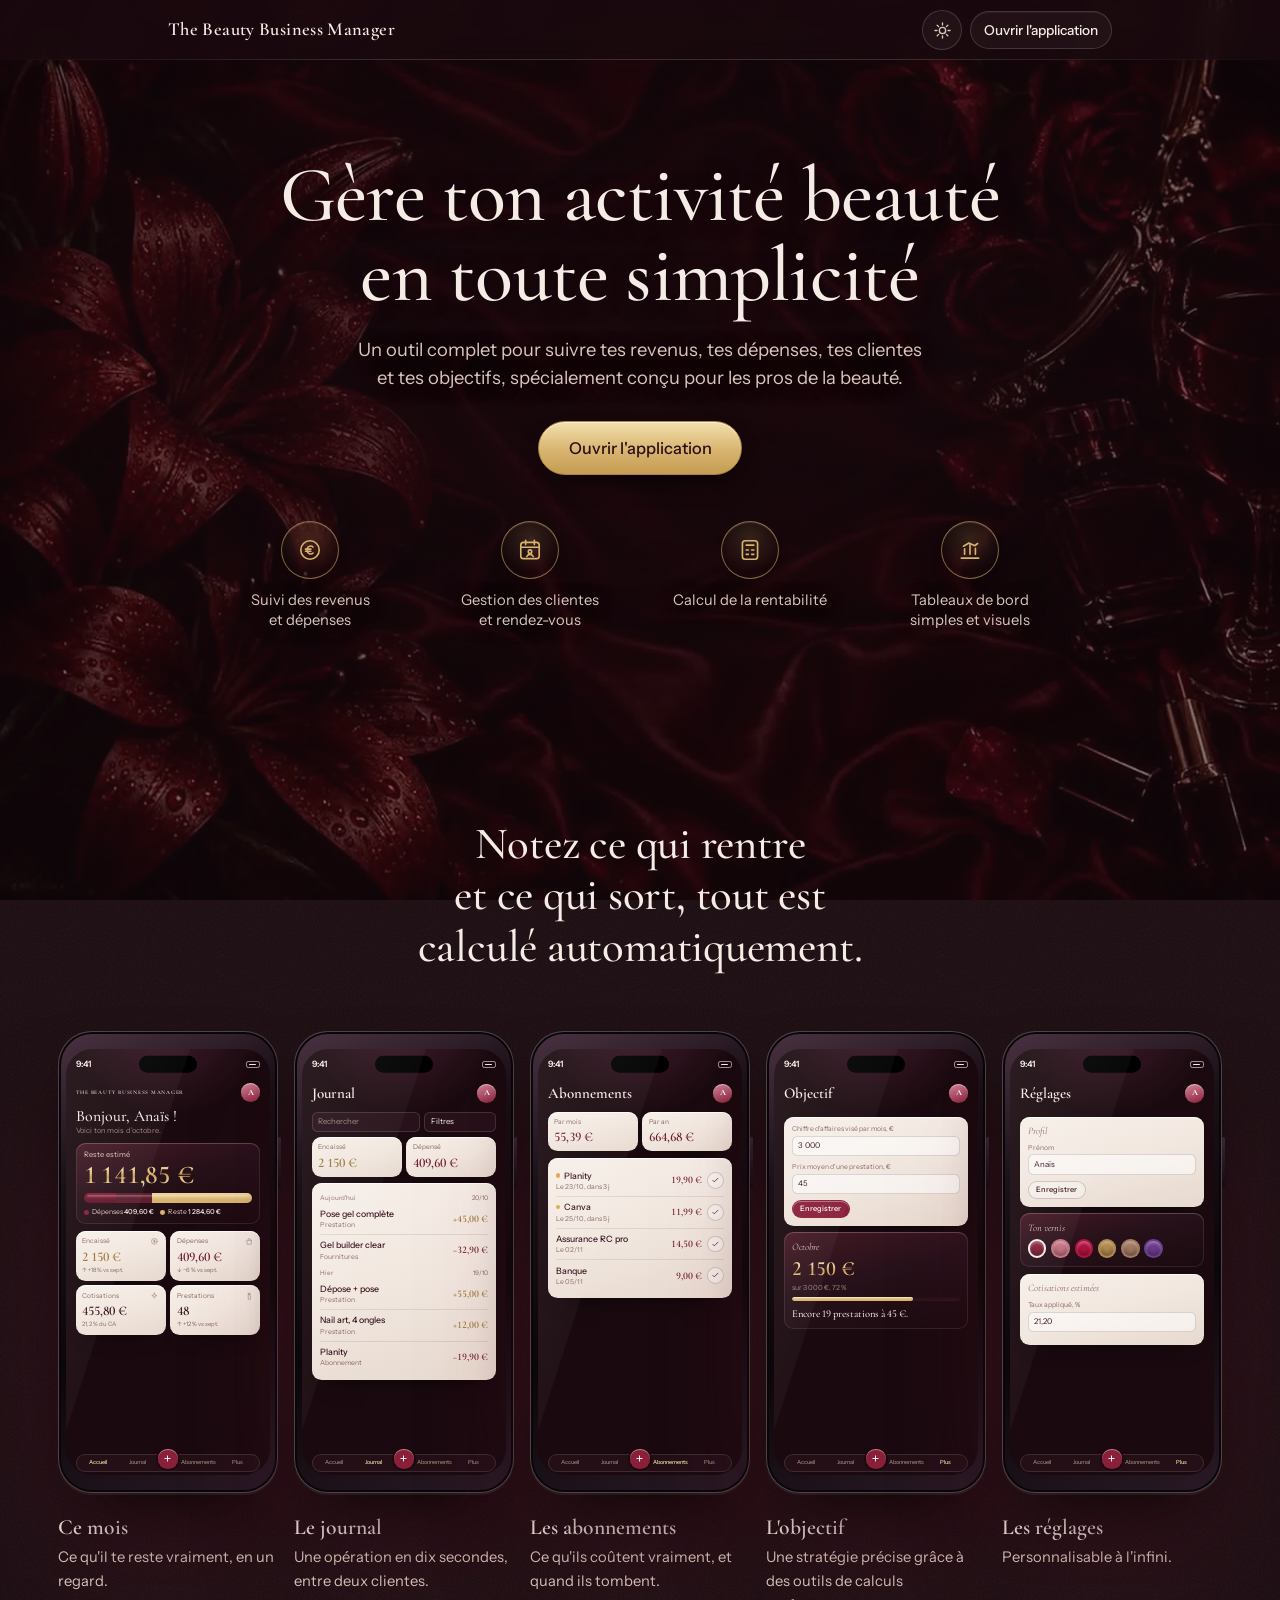
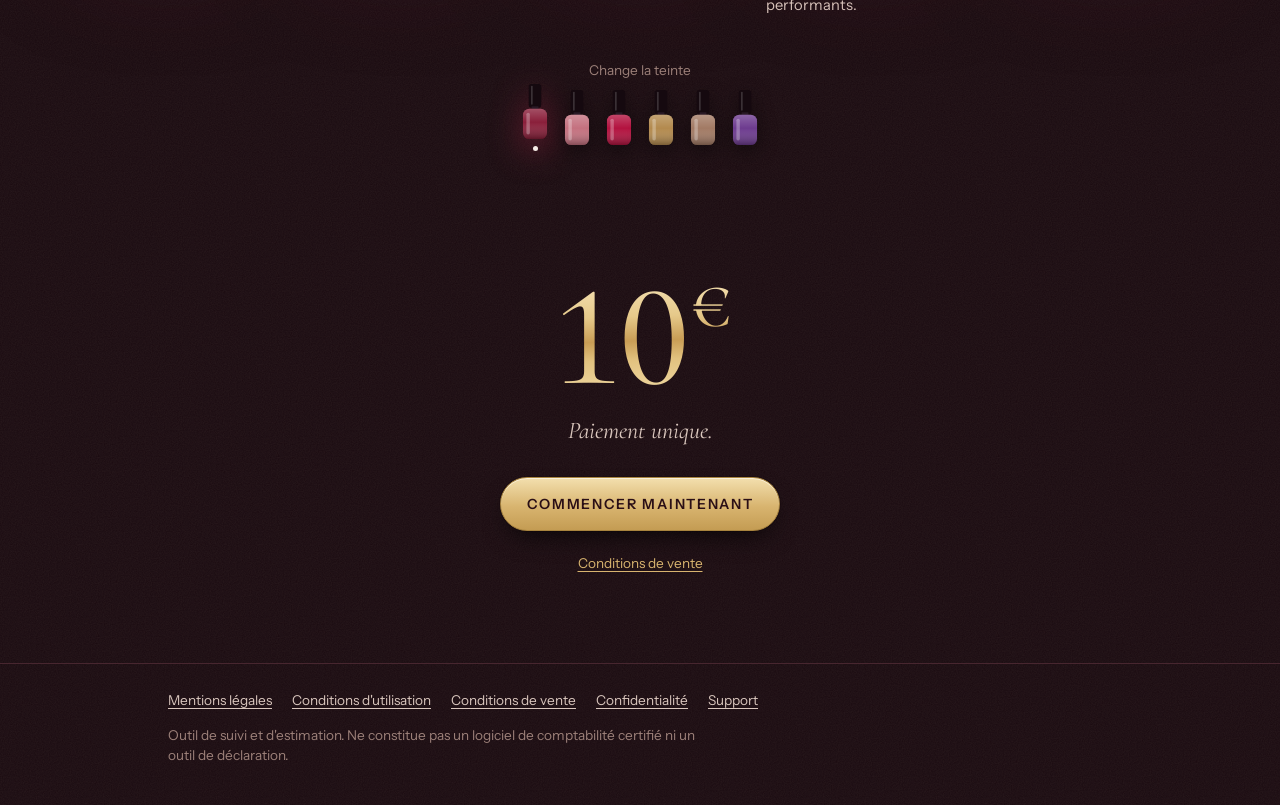
==== commit fa1fa165: "Le satin bordeaux en fond de toutes les pages Image fixe en fond de page, sous un voile adapté : lég" ====
--- a/index.html
+++ b/index.html
@@ -175,7 +175,7 @@
   <section class="offer container">
     <div class="amount foil">10<small>€</small></div>
     <p class="once">Paiement unique.</p>
-    <a class="btn btn-primary btn-lg btn-caps" href="./app.html">Commencer maintenant</a>
+    <a class="btn btn-gold btn-lg btn-caps" href="./app.html">Commencer maintenant</a>
     <p class="fine"><a href="./legal/cgv.html">Conditions de vente</a></p>
   </section>
 </main>
--- a/css/style.css
+++ b/css/style.css
@@ -58,7 +58,23 @@
     url("data:image/svg+xml,%3Csvg xmlns='http://www.w3.org/2000/svg' width='180' height='180'%3E%3Cfilter id='n'%3E%3CfeTurbulence type='fractalNoise' baseFrequency='.85' numOctaves='2' stitchTiles='stitch'/%3E%3CfeColorMatrix values='0 0 0 0 1 0 0 0 0 .92 0 0 0 0 .95 0 0 0 .06 0'/%3E%3C/filter%3E%3Crect width='100%25' height='100%25' filter='url(%23n)'/%3E%3C/svg%3E"),
     radial-gradient(1000px 560px at 50% -240px, color-mix(in srgb, var(--laque) 26%, var(--halo)) 0%, transparent 70%);
   min-height: 100dvh;
-}
+  --veil: rgba(26, 10, 15, .55);
+}
+/* Le satin bordeaux en fond de toutes les pages, sous un voile qui laisse lire */
+body::before, body::after { content: ''; position: fixed; inset: 0; z-index: -1; pointer-events: none; }
+body::before {
+  background: #1a0a0f url('../img/satin-960.jpg') center 40% / cover no-repeat;
+  background-image: image-set(url('../img/satin-960.webp') type('image/webp'), url('../img/satin-960.jpg') type('image/jpeg'));
+}
+body::after { background: var(--veil); }
+@media (min-width: 900px) {
+  body::before { background-image: url('../img/satin-1600.jpg'); background-image: image-set(url('../img/satin-1600.webp') type('image/webp'), url('../img/satin-1600.jpg') type('image/jpeg')); }
+}
+body.is-app { --veil: rgba(26, 10, 15, .8); }
+body.is-page { --veil: rgba(26, 10, 15, .74); }
+html[data-mode="jour"] body { --veil: rgba(244, 235, 227, .84); }
+html[data-mode="jour"] body.is-app { --veil: rgba(244, 235, 227, .92); }
+html[data-mode="jour"] body.is-page { --veil: rgba(244, 235, 227, .9); }
 
 /* ---------- Mode jour : blanc cassé, beige, texte bordeaux. L'écrin du mois reste sombre. ---------- */
 html[data-mode="jour"] {
@@ -416,7 +432,7 @@
 }
 @media (min-width: 760px) {
   .shell { grid-template-columns: var(--rail) minmax(0, 1fr); }
-  .side { display: flex; flex-direction: column; position: sticky; top: 0; height: 100dvh; padding: calc(18px + env(safe-area-inset-top)) 10px calc(16px + env(safe-area-inset-bottom)); gap: 10px; background: color-mix(in srgb, var(--velours-2) 70%, var(--velours)); border-right: 1px solid var(--liseré); }
+  .side { display: flex; flex-direction: column; position: sticky; top: 0; height: 100dvh; padding: calc(18px + env(safe-area-inset-top)) 10px calc(16px + env(safe-area-inset-bottom)); gap: 10px; background: color-mix(in srgb, var(--velours-2) 62%, transparent); backdrop-filter: blur(18px); -webkit-backdrop-filter: blur(18px); border-right: 1px solid var(--liseré); }
   .logo { display: flex; flex-direction: column; gap: 1px; text-decoration: none; color: var(--nacre); font-family: var(--display); font-weight: 700; font-size: .68rem; letter-spacing: .14em; text-transform: uppercase; text-align: center; padding: 6px 0 14px; position: relative; }
   .logo::after { content: ''; display: block; width: 28px; height: 1px; margin: 10px auto 0; background: linear-gradient(90deg, transparent, var(--or), transparent); }
   .side-nav { display: flex; flex-direction: column; gap: 4px; }
--- a/css/landing.css
+++ b/css/landing.css
@@ -12,30 +12,11 @@
   .app-header .btn .short { display: inline; }
 }
 
-/* ---------- Héros : le satin bordeaux en fond, toujours sombre, qui se fond dans la page ---------- */
-.hero-bg {
-  position: relative; isolation: isolate; margin-top: calc(-60px - env(safe-area-inset-top)); padding-top: calc(60px + env(safe-area-inset-top));
-  --velours: #1a0a0f; --velours-2: #27111a; --velours-3: #35171f; --encre: #3b1b25; --filet: #47262f;
-  --nacre: #f6ece6; --nacre-2: #e0cfc6; --sourdine: #b09a93; --or: #d8b46f; --or-2: #f0d9a2; --or-deep: #9a7736;
-  --ink: 247, 233, 236; --liseré: rgba(var(--ink), .1);
-  color: var(--nacre);
-}
-.hero-bg::before {
-  content: ''; position: absolute; inset: 0; z-index: -2;
-  background: #1a0a0f url('../img/satin-960.jpg') center 42% / cover no-repeat;
-  background-image: image-set(url('../img/satin-960.webp') type('image/webp'), url('../img/satin-960.jpg') type('image/jpeg'));
-}
-.hero-bg::after {
-  content: ''; position: absolute; inset: 0; z-index: -1;
-  background:
-    radial-gradient(60% 55% at 50% 48%, rgba(26,10,15,.55) 0%, rgba(26,10,15,.25) 55%, transparent 100%),
-    linear-gradient(to bottom, rgba(26,10,15,.45) 0%, rgba(26,10,15,.15) 30%, rgba(26,10,15,.3) 70%, color-mix(in srgb, var(--page) 75%, transparent) 90%, var(--page) 98%);
-}
-@media (min-width: 900px) {
-  .hero-bg::before { background-image: url('../img/satin-1600.jpg'); background-image: image-set(url('../img/satin-1600.webp') type('image/webp'), url('../img/satin-1600.jpg') type('image/jpeg')); }
-}
+/* ---------- Héros : le satin est en fond de page ; ici seulement un voile radial sous le titre ---------- */
+.hero-bg { position: relative; isolation: isolate; margin-top: calc(-60px - env(safe-area-inset-top)); padding-top: calc(60px + env(safe-area-inset-top)); }
+.hero-bg::after { content: ''; position: absolute; inset: 0; z-index: -1; pointer-events: none; background: radial-gradient(62% 58% at 50% 46%, color-mix(in srgb, var(--page) 55%, transparent) 0%, color-mix(in srgb, var(--page) 25%, transparent) 55%, transparent 100%); }
 .hero { text-align: center; padding-block: 56px 96px; display: grid; justify-items: center; }
-.hero h1, .hero .who, .features li { text-shadow: 0 2px 18px rgba(26,10,15,.7); }
+.hero h1, .hero .who, .features li { text-shadow: 0 2px 18px color-mix(in srgb, var(--page) 70%, transparent); }
 .btn-gold {
   background: linear-gradient(to bottom, #f3dfae, #d8b46f 55%, #c49c53); color: #2a0f16; border-color: #a8843e;
   box-shadow: inset 0 1px 0 rgba(255,255,255,.55), 0 12px 26px -10px rgba(0,0,0,.8), 0 0 0 1px rgba(26,10,15,.3);
